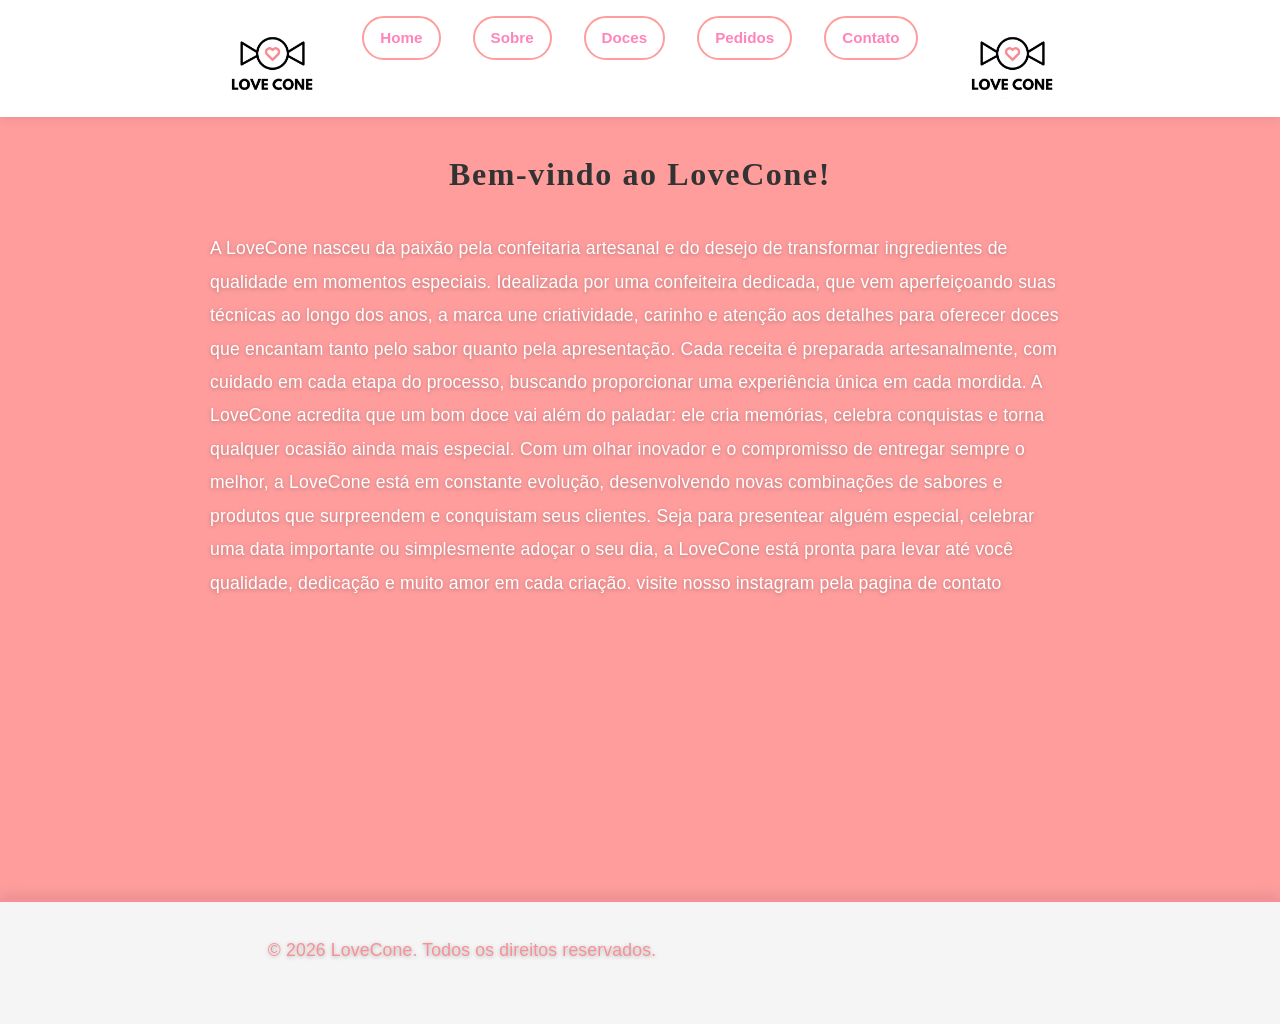
==== index.html @ 2f404a07 "Initial site upload" ====
<!DOCTYPE html>
<html lang="pt-BR">
<head>
    <meta charset="UTF-8">
    <meta name="viewport" content="width=device-width, initial-scale=1.0">
    <title>LoveCone - Home</title>
    <link rel="stylesheet" href="styles.css">
</head>
<body>
    <nav>
        <ul>
            <img class="logo"src="assets/logo4.png" alt="lovecone">
            <li><a href="index.html">Home</a></li>
            <li><a href="about.html">Sobre</a></li>
            <li><a href="candy.html">Doces</a></li>
            <li><a href="order.html">Pedidos</a></li>
            <li><a href="contact.html">Contato</a></li>
            <img class="logo"src="assets/logo4.png" alt="lovecone">
        </ul>
    </nav>

    <main>
        <h1>Bem-vindo ao LoveCone!</h1>
        <p>A LoveCone nasceu da paixão pela confeitaria artesanal e do desejo de transformar ingredientes de qualidade em momentos especiais. Idealizada por uma confeiteira dedicada, que vem aperfeiçoando suas técnicas ao longo dos anos, a marca une criatividade, carinho e atenção aos detalhes para oferecer doces que encantam tanto pelo sabor quanto pela apresentação.

Cada receita é preparada artesanalmente, com cuidado em cada etapa do processo, buscando proporcionar uma experiência única em cada mordida. A LoveCone acredita que um bom doce vai além do paladar: ele cria memórias, celebra conquistas e torna qualquer ocasião ainda mais especial.

Com um olhar inovador e o compromisso de entregar sempre o melhor, a LoveCone está em constante evolução, desenvolvendo novas combinações de sabores e produtos que surpreendem e conquistam seus clientes.

Seja para presentear alguém especial, celebrar uma data importante ou simplesmente adoçar o seu dia, a LoveCone está pronta para levar até você qualidade, dedicação e muito amor em cada criação.

visite nosso instagram pela pagina de contato

</p>
    </main>

    <footer>
        <p>&copy; 2026 LoveCone. Todos os direitos reservados.</p>
    </footer>

    <script src="scrip.js"></script>
</body>
</html>
---- styles.css ----
/* Variáveis globais */
:root {
    /* Cores */
    --color-primary: #f5f5f5;
    --color-secondary: #F79097;
    --color-tertiary: #f5f5f5;
    --color-input-bg:#f57386;
    --color-dark: #333;
    --color-dark-bg: #333;
    --color-light: white;
    --color-border: #ddd;

    /* Fontes */
    --font-primary: Arial, sans-serif;
    --font-title: 'Georgia', 'Palatino Linotype', 'Times New Roman', serif;
    --font-paragraph: Arial, sans-serif;
    --font-nav: Arial, sans-serif;
    --font-form: Arial, sans-serif;
    --font-button: Arial, sans-serif;
    --color-title-gold: #white;

    /* Tamanhos de fonte */
    --font-size-h1: 2rem;
    --font-size-h3: 1.25rem;
    --font-size-p: 1rem;
    --font-size-nav: 0.95rem;

    /* Espaçamentos */
    --spacing-small: 0.5rem;
    --spacing-medium: 1rem;
    --spacing-large: 2rem;

    /* Transições */
    --transition: 0.3s;
}

/* Reset e estilos globais */
* {
    margin: 0;
    padding: 0;
    box-sizing: border-box;
}

body {
    font-family: var(--font-primary);
    line-height: 1.6;
    color: var(--color-dark);
    background-color: #FF9D9D;
}

/* Navegação */
nav {
    background-color: var(--color-light);
    padding: var(--spacing-medium);
    position: sticky;
    top: 0;
    z-index: 100;
    box-shadow: 0 2px 10px rgba(0, 0, 0, 0.08);
}

nav ul {
    list-style: none;
    display: flex;
    gap: var(--spacing-large);
    justify-content: center;
    flex-wrap: wrap;
}

nav a {
    color: #FF84BA;
    text-decoration: none;
    font-weight: bold;
    font-family: var(--font-nav);
    font-size: var(--font-size-nav);
    padding: 0.5rem 1rem;
    border: 2px solid #FF9D9D;
    border-radius: 999px;
    display: inline-block;
    transition: var(--transition);
    background-color: transparent;
}

nav a:hover {
    background-color: #FF9D9D;
    color: var(--color-light);
    text-decoration: none;
    transform: translateY(-2px);
}

/* Main */
main {
    min-height: calc(100vh - 150px);
    padding: var(--spacing-large);
    max-width: 1200px;
    margin: 0 auto;
}

main:has(.order-form) {
    display: flex;
    flex-direction: column;
    align-items: center;
}

/* Footer */
footer {
    background-color: var(--color-primary);
    color: var(--color-secondary);
    text-align: center;
    padding: var(--spacing-large);
    margin-top: var(--spacing-large);
    border-top: 3px solid var(--color-secondary);
    box-shadow: 0 -4px 12px rgba(0, 0, 0, 0.1);
}

footer p,
footer a,
footer span,
footer div {
    color: var(--color-secondary);
    text-align: center;
}

/* Títulos */
h1 {
    color: var(--color-title-gold);
    margin: 0 auto 2rem;
    font-family: var(--font-title);
    font-size: var(--font-size-h1);
    text-align: center;
    letter-spacing: 0.05em;
    font-weight: 600;
}

p {
    color: #ffffff;
    font-size: 1.1rem;
    line-height: 1.9;
    max-width: 860px;
    margin-bottom: 1.5rem;
    letter-spacing: 0.01em;
    text-shadow: 0 1px 4px rgba(0, 0, 0, 0.28);
}

main p {
    font-family: var(--font-primary);
    margin-left: auto;
    margin-right: auto;
}


h3 {
    color: var(--color-primary);
    margin-bottom: var(--spacing-small);
    font-family: var(--font-title);
    font-size: var(--font-size-h3);

}

/* Slider de produtos (candy.html) */
.candy-hero {
    text-align: center;
    margin-bottom: var(--spacing-large);
    background: linear-gradient(135deg, var(--color-input-bg), var(--color-input-bg));
    padding: var(--spacing-large);
    border-radius: 12px;
    border: 2px solid var(--color-secondary);
}

.order-hero {
    text-align: center;
    margin-bottom: var(--spacing-large);
    background: linear-gradient(135deg, var(--color-input-bg), var(--color-input-bg));
    padding: var(--spacing-large);
    border-radius: 12px;
    border: 2px solid var(--color-secondary);
}

.order-products {
    display: grid;
    grid-template-columns: repeat(auto-fit, minmax(220px, 1fr));
    gap: var(--spacing-medium);
    margin-bottom: var(--spacing-large);
    background: linear-gradient(135deg, #faf6f1, #f5f0eb);
    padding: var(--spacing-large);
    border-radius: 12px;
    border: 2px solid var(--color-border);
}

.order-product-card {
    background: linear-gradient(135deg, var(--color-input-bg), #faf6f1);
    padding: var(--spacing-large);
    border-radius: 12px;
    box-shadow: 0 4px 12px rgba(0, 0, 0, 0.06);
    text-align: center;
    border: 2px solid var(--color-secondary);
    transition: var(--transition);
}

.order-product-card:hover {
    box-shadow: 0 6px 16px rgba(0, 0, 0, 0.1);
    transform: translateY(-4px);
}

.order-product-card h3 {
    color: var(--color-primary);
    margin-bottom: var(--spacing-small);
}

.order-product-card p {
    margin-bottom: 0.2rem;
}

.order-form {
    background: linear-gradient(135deg, var(--color-input-bg), #faf6f1);
    padding: var(--spacing-large);
    border-radius: 12px;
    border: 2px solid var(--color-primary);
    width: min(100%, 760px);
    margin: 0 auto;
}

.product-options {
    display: grid;
    gap: 0.6rem;
    margin: 0.5rem 0 1rem;
    background-color: #faf6f1;
    padding: var(--spacing-medium);
    border-radius: 8px;
    border: 1px solid var(--color-border);
}

.checkbox-option {
    display: flex;
    align-items: center;
    gap: 0.5rem;
    font-weight: 500;
    padding: 0.75rem;
    border: 1px solid var(--color-border);
    border-radius: 6px;
    background: linear-gradient(135deg, var(--color-input-bg), #faf6f1);
    cursor: pointer;
    transition: var(--transition);
}

.checkbox-option:hover {
    border-color: var(--color-secondary);
    box-shadow: 0 2px 6px rgba(157, 102, 56, 0.15);
}

.checkbox-option input {
    width: auto;
    margin: 0;
}

.quantity-field {
    display: none;
    margin: 0.35rem 0 0.8rem 1.4rem;
    padding: var(--spacing-medium);
    border: 1px solid var(--color-border);
    border-radius: 8px;
    background: linear-gradient(135deg, #faf6f1, #f5f0eb);
}



.quantity-field label {
    margin-top: 0;
    font-size: 0.95rem;
}

.quantity-field input {
    width: 120px;
}

.flavor-select {
    width: 100%;
    padding: var(--spacing-small);
    margin-top: var(--spacing-small);
    border: 2px solid var(--color-border);
    border-radius: 6px;
    font-family: var(--font-form);
    background-color: var(--color-input-bg);
    cursor: pointer;
    margin-bottom: var(--spacing-medium);
    transition: var(--transition);
}

.flavor-select:hover {
    border-color: var(--color-secondary);
    box-shadow: 0 2px 6px rgba(0, 0, 0, 0.1);
    background-color: #faf6f1;
}

.flavor-select:focus {
    outline: none;
    border-color: var(--color-secondary);
    box-shadow: 0 0 6px rgba(157, 102, 56, 0.2);
}

.quantity-input {
    width: 120px !important;
    padding: var(--spacing-small);
    margin-top: var(--spacing-small);
    border: 2px solid var(--color-border);
    border-radius: 6px;
    transition: var(--transition);
    background-color: var(--color-input-bg);
}

.quantity-input:hover {
    border-color: var(--color-secondary);
    background-color: #faf6f1;
}

.quantity-input:focus {
    outline: none;
    border-color: var(--color-secondary);
    box-shadow: 0 0 4px rgba(157, 102, 56, 0.3);
}

.price-display {
    background-color: #fff8f2;
    padding: var(--spacing-small) var(--spacing-medium);
    border: 2px solid var(--color-secondary);
    border-radius: 6px;
    margin-top: var(--spacing-medium);
    font-size: 0.95rem;
    color: var(--color-dark);
}

.price-display strong {
    color: var(--color-dark);
    font-size: 1.05rem;
}

.candy-hero p {
    max-width: 700px;
    margin: 0 auto;
    color: var(--color-input-bg);
}

.slider-section {
    background: linear-gradient(135deg, var(--color-input-bg), var(--color-input-bg));
    padding: var(--spacing-large);
    border-radius: 16px;
    box-shadow: 0 8px 25px rgba(0, 0, 0, 0.08);
    border: 2px solid var(--color-secondary);
}

.slider-controls {
    display: grid;
    grid-template-columns: auto 1fr auto;
    align-items: center;
    gap: var(--spacing-medium);
}

.slider-view {
    position: relative;
    min-height: 420px;
}

.slide {
    display: none;
    grid-template-columns: 1.1fr 0.9fr;
    gap: var(--spacing-large);
    align-items: center;
    background: linear-gradient(135deg, var(--color-input-bg), #faf6f1);
    padding: var(--spacing-large);
    border-radius: 16px;
    box-shadow: 0 4px 15px rgba(0, 0, 0, 0.08);
    border: 2px solid var(--color-border);
}

.slide.active {
    display: grid;
}

.slide-image {
    display: block;
    border-radius: 12px;
    overflow: hidden;
    min-height: 260px;
    border: 2px solid var(--color-secondary);
    background: linear-gradient(135deg, #f8e9dc, #f2d6bc);
}

.slide-image img {
    width: 100%;
    height: 100%;
    object-fit: cover;
    display: block;
}

.slide-content h3 {
    color: var(--color-primary);
    margin-bottom: var(--spacing-small);
}

.slide-content p {
    color: var(--color-dark);
}

.flavor-list {
    margin: 0.75rem 0;
    padding-left: 1.1rem;
    color: var(--color-dark);
    background-color: var(--color-input-bg);
    padding: var(--spacing-medium);
    border-left: 3px solid var(--color-secondary);
    border-radius: 4px;
}

.flavor-list li {
    margin-bottom: 0.35rem;
}

.flavor-list span {
    color: var(--color-primary);
    font-weight: bold;
}

.price-tag {
    margin-top: var(--spacing-small);
    font-weight: bold;
    color: var(--color-primary);
    background-color: #fff8f2;
    padding: 0.5rem 1rem;
    border-radius: 6px;
    display: inline-block;
    border: 1px solid var(--color-secondary);
}

.slider-btn {
    background: linear-gradient(135deg, var(--color-secondary), var(--color-input-bg));
    color: var(--color-light);
    border: 1px solid var(--color-secondary);
    width: 46px;
    height: 46px;
    border-radius: 999px;
    cursor: pointer;
    font-size: 1.1rem;
    font-weight: 600;
    transition: var(--transition);
    box-shadow: 0 4px 10px rgba(0, 0, 0, 0.16);
}

.slider-btn:hover {
    background: linear-gradient(135deg, var(--color-input-bg), var(--color-secondary));
    border-color: var(--color-secondary);
    transform: translateY(-2px);
    box-shadow: 0 6px 14px rgba(0, 0, 0, 0.22);
}

.slider-dots {
    display: flex;
    justify-content: center;
    gap: 0.6rem;
    margin-top: var(--spacing-medium);
}

.dot {
    width: 10px;
    height: 10px;
    border: 2px solid var(--color-border);
    border-radius: 50%;
    background: #c9b8a7;
    cursor: pointer;
    transition: var(--transition);
    opacity: 0.7;
    padding: 0;
}

.dot:hover {
    background: var(--color-secondary);
    opacity: 0.9;
}

.dot.active {
    background: var(--color-primary);
    border-color: var(--color-secondary);
    opacity: 1;
    transform: scale(1.2);
}

/* Formulários */
form {
    background: linear-gradient(135deg, --color-input-bg, --color-input-bg);
    padding: var(--spacing-large);
    border-radius: 12px;
    max-width: 600px;
    font-family: var(--font-form);
    border: 2px solid var(--color-primary);
}

label {
    display: block;
    margin-top: var(--spacing-medium);
    font-weight: bold;
    font-family: var(--font-form);
    color: var(--color-primary);
}

input,
textarea,
select {
    width: 100%;
    padding: var(--spacing-small);
    margin-top: var(--spacing-small);
    border: 2px solid var(--color-border);
    border-radius: 6px;
    font-family: var(--font-form);
    transition: var(--transition);
    background-color: var(--color-input-bg);
}

input:hover,
textarea:hover,
select:hover {
    background-color: var(--color-input-bg);
    border-color: var(--color-secondary);
}

input:focus,
textarea:focus,
select:focus {
    outline: none;
    border-color: var(--color-secondary);
    box-shadow: 0 0 6px rgba(157, 102, 56, 0.2);
    background-color: var(--color-light);
}

button {
    background-color: var(--color-secondary);
    color: var(--color-light);
    padding: 0.75rem var(--spacing-large);
    border: 2px solid var(--color-primary);
    border-radius: 6px;
    cursor: pointer;
    font-weight: bold;
    font-family: var(--font-button);
    margin-top: var(--spacing-large);
    transition: var(--transition);
}

.delivery-row {
    display: grid;
    grid-template-columns: minmax(180px, 220px) 1fr;
    gap: 0.75rem;
    align-items: center;
    margin-top: var(--spacing-medium);
}

.delivery-label {
    display: flex;
    align-items: center;
}

.delivery-option {
    display: flex;
    flex-wrap: wrap;
    gap: 0.75rem;
    

}

.radio-option {
    display: inline-flex;
    align-items: center;
    gap: 0.5rem;
    padding: 0.75rem 1rem;
    border: 2px solid var(--color-border);
    border-radius: 10px;
    background: #fff2fc;
    cursor: pointer;
    transition: var(--transition);
    font-weight: 500;
    color: #000;
}

.radio-option input {
    margin: 0;
}

.radio-option:hover {
    border-color: var(--color-secondary);
}

.freight-container {
    margin-top: var(--spacing-medium);
    padding: var(--spacing-medium);
    background: linear-gradient(135deg, #fff4ef, #fff8f2);
    border: 2px solid var(--color-secondary);
    border-radius: 12px;
}

.freight-container p {
    margin: 0.35rem 0;
    color: var(--color-dark);
    font-weight: 600;
}

.freight-container strong {
    color: var(--color-primary);
}

#contactForm button:hover {
    background-color: var(--color-primary);
    border-color: var(--color-primary);
    transform: none;
    box-shadow: none;
}

#contactForm button:active {
    background-color: var(--color-secondary);
    border-color: var(--color-secondary);
    transform: translateY(-2px);
    box-shadow: 0 4px 8px rgba(0, 0, 0, 0.15);
}

/* Container de contato (contact.html) */
.contact-container {
    display: grid;
    grid-template-columns: 1fr 1fr;
    gap: var(--spacing-large);
    margin-top: var(--spacing-large);
    background: linear-gradient(135deg, --color-input-bg, --color-input-bg);
    padding: var(--spacing-large);
    border-radius: 12px;
    border: 2px solid var(--color-border);
}

.contact-info {
    background: linear-gradient(135deg, --color-input-bg, --color-input-bg);
    padding: var(--spacing-large);
    border-radius: 12px;
    border: 2px solid var(--color-secondary);
    box-shadow: 0 2px 8px rgba(0, 0, 0, 0.05);
}

.contact-info h3 {
    color: var(--color-primary);
    margin-bottom: var(--spacing-medium);
}

.contact-info p {
    margin-bottom: var(--spacing-medium);
    font-family: var(--font-paragraph);
    font-size: var(--font-size-p);
    color: var(--color-dark);
}

.contact-info a {
    color: var(--color-input-bg);
    text-decoration: none;
    font-weight: 600;
    transition: var(--transition);
}

.contact-info a svg {
    fill: var(--color-light);
    vertical-align: middle;
}

.contact-info a:hover {
    color: var(--color-secondary);
    text-decoration: underline;
}
.logo{
    width: 120px;
    height: auto;

}

/* Responsivo */
@media (max-width: 768px) {
    .contact-container {
        grid-template-columns: 1fr;
    }

    nav ul {
        gap: var(--spacing-medium);
    }
}
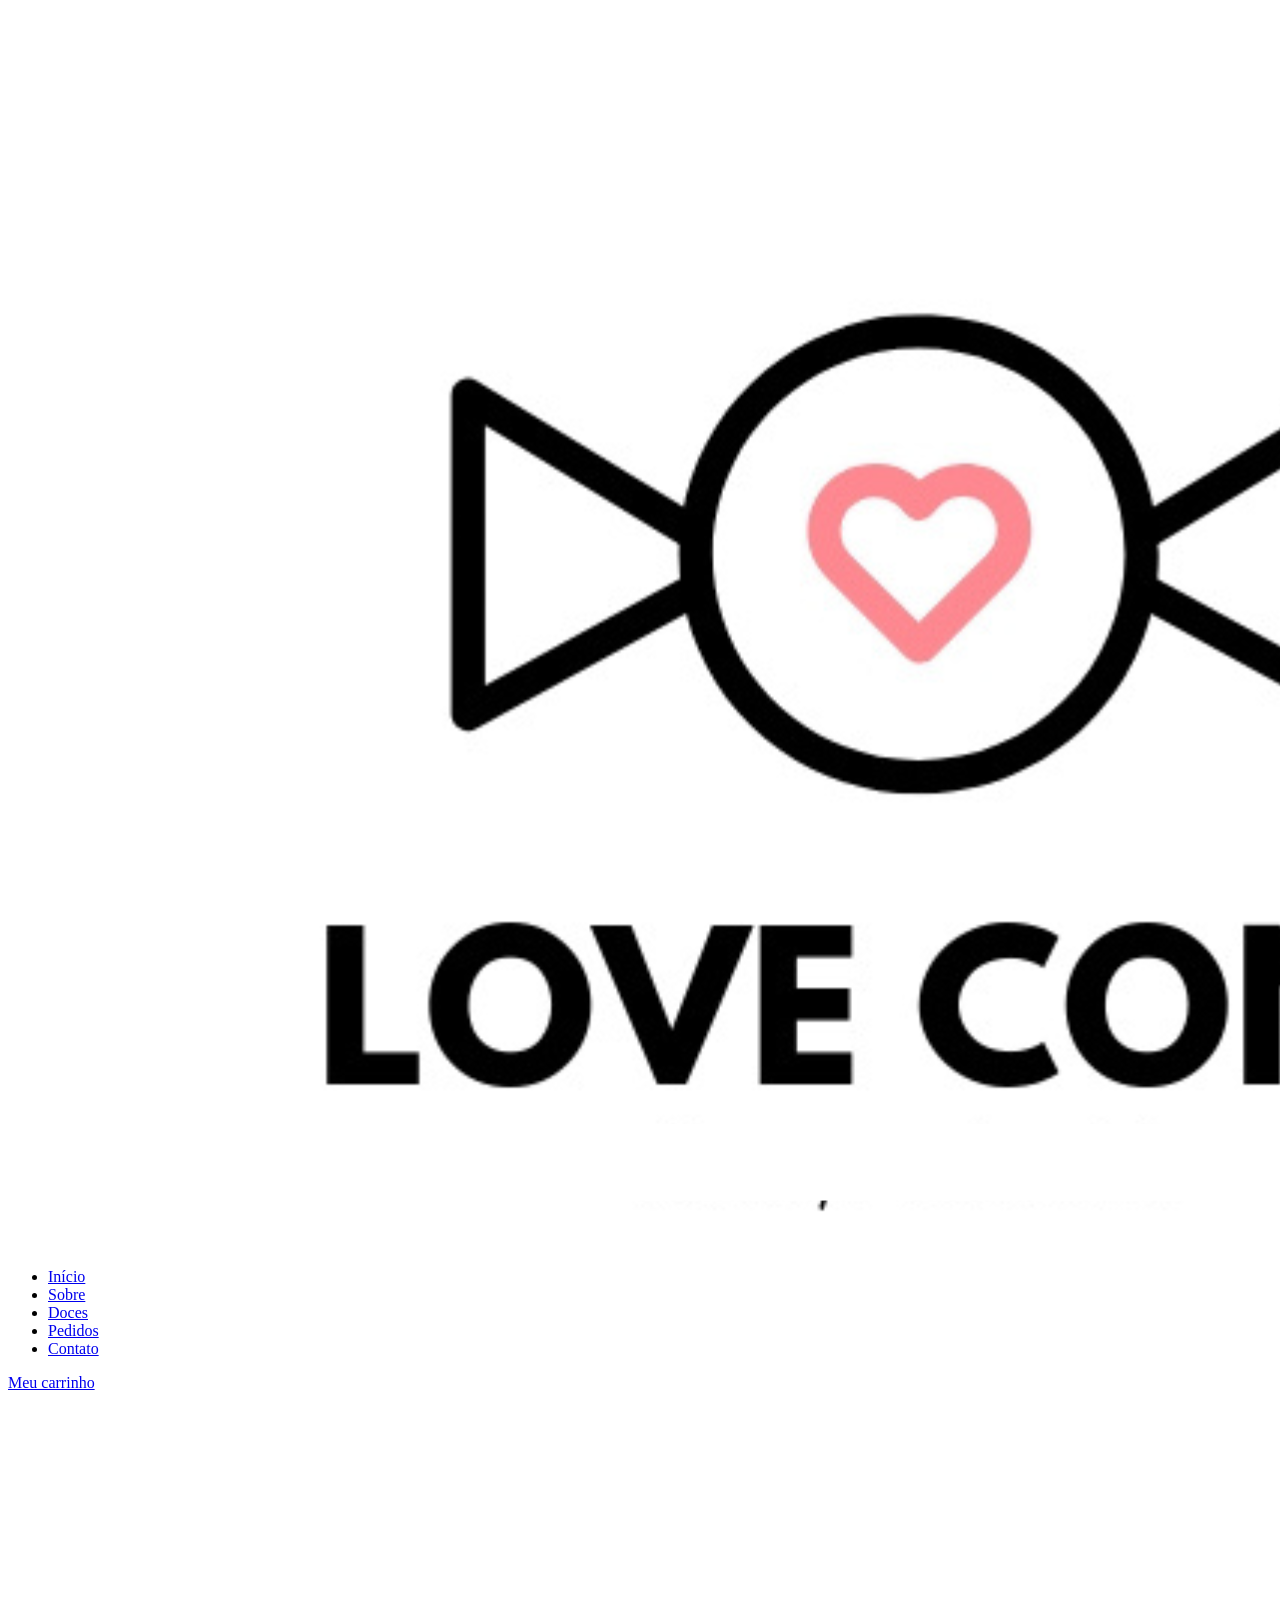
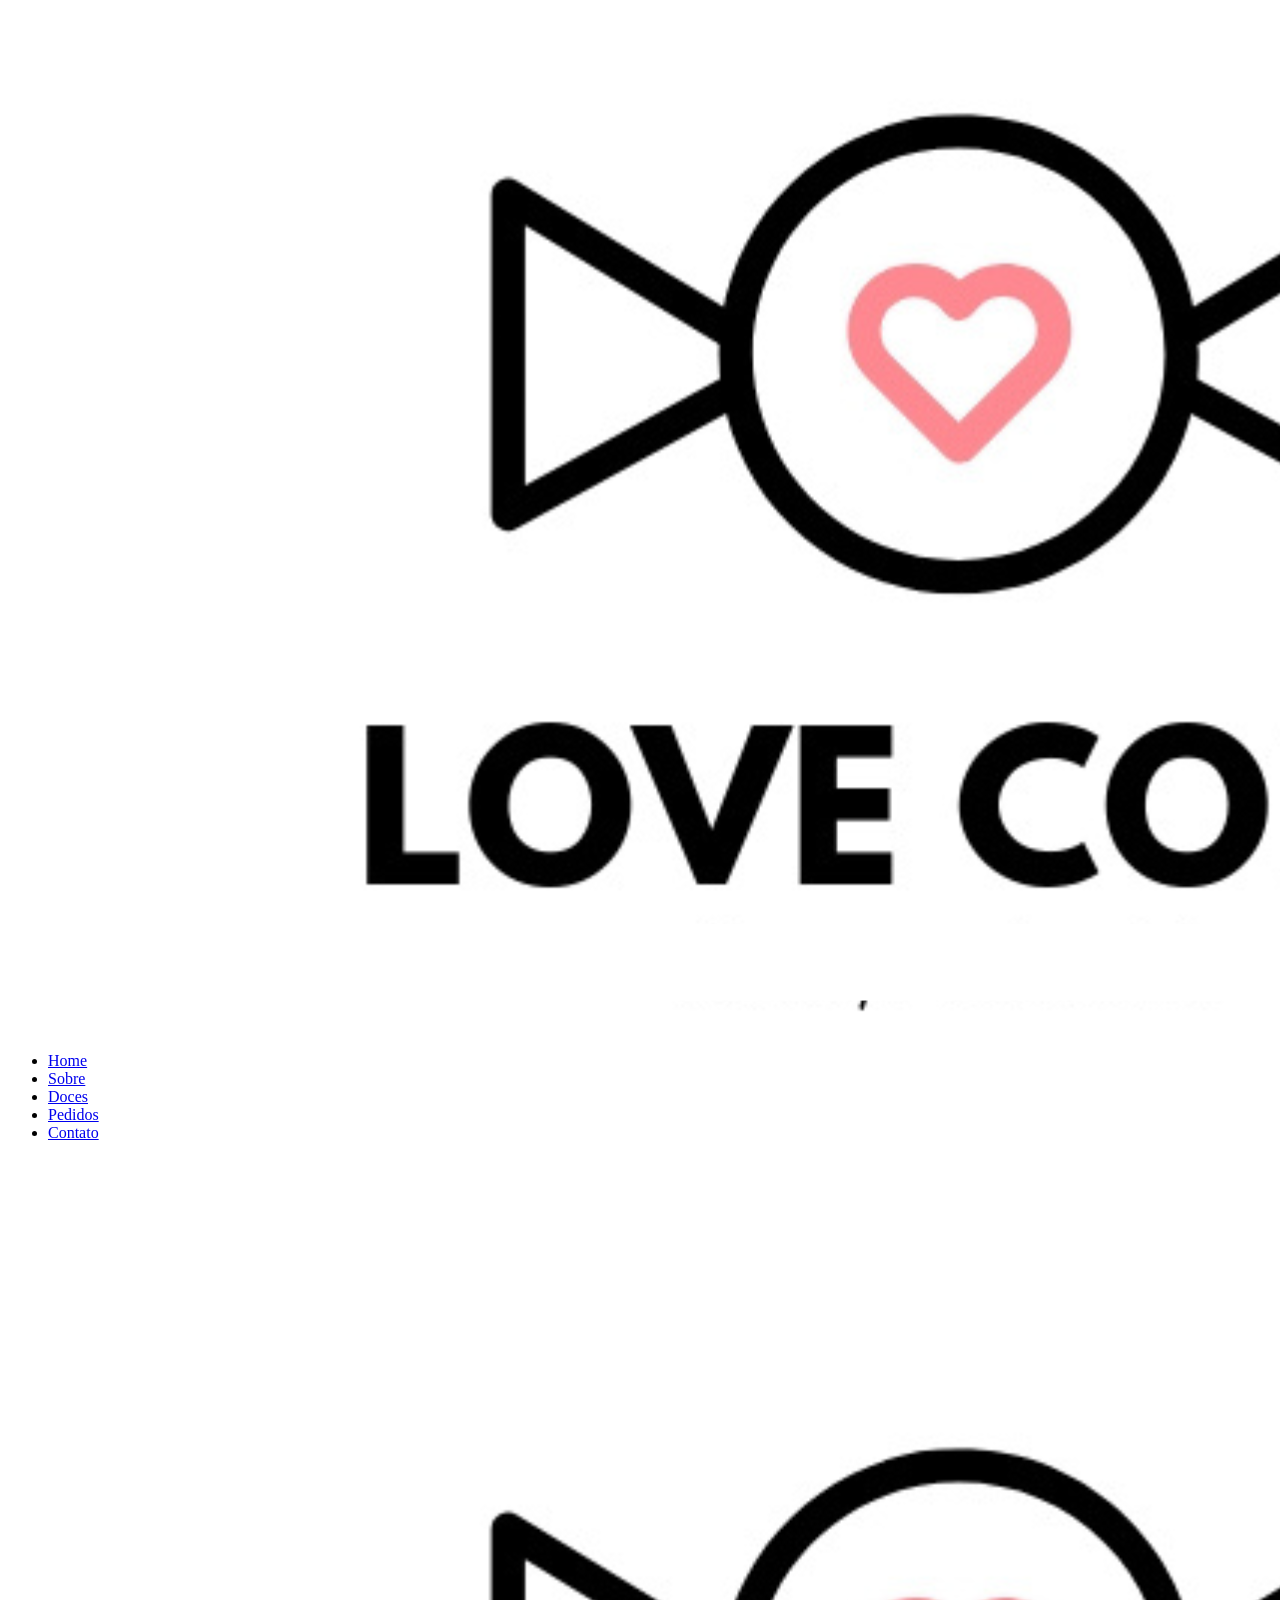
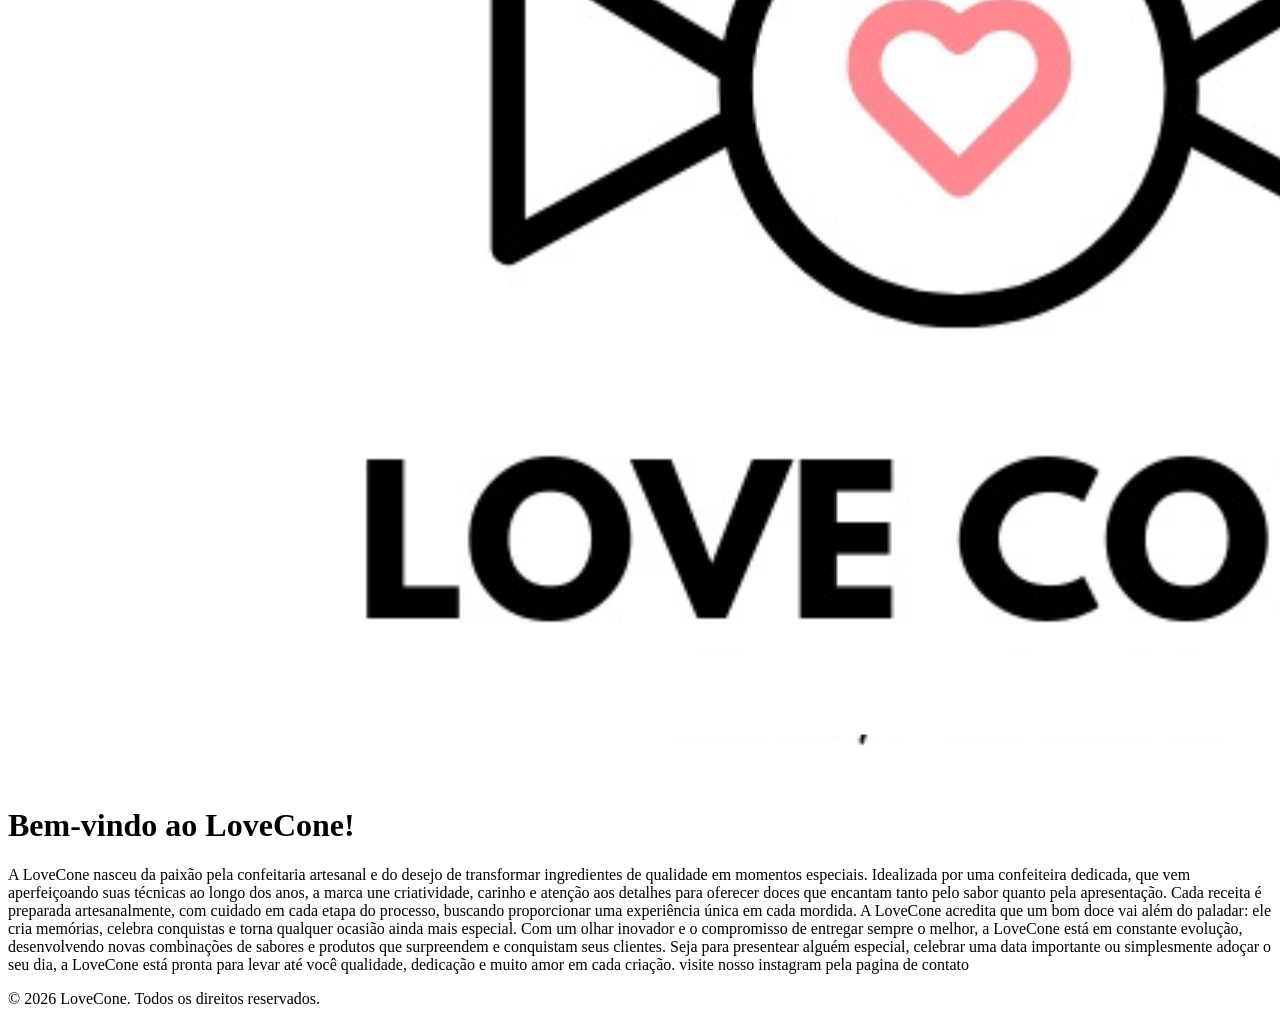
==== commit 15c755af: "Implement header and navigation in index.html Added header with navigation and logo to index.html" ====
--- a/index.html
+++ b/index.html
@@ -1,11 +1,28 @@
 <!DOCTYPE html>
 <html lang="pt-BR">
-<head>
-    <meta charset="UTF-8">
-    <meta name="viewport" content="width=device-width, initial-scale=1.0">
-    <title>LoveCone - Home</title>
-    <link rel="stylesheet" href="styles.css">
-</head>
+<header class="header">
+    <div class="container">
+
+        <a href="index.html" class="logo">
+            <img src="assets/logo4.png" alt="LoveCone">
+        </a>
+
+        <nav class="navigation">
+            <ul>
+                <li><a href="index.html">Início</a></li>
+                <li><a href="about.html">Sobre</a></li>
+                <li><a href="candy.html">Doces</a></li>
+                <li><a href="order.html">Pedidos</a></li>
+                <li><a href="contact.html">Contato</a></li>
+            </ul>
+        </nav>
+
+        <a href="order.html" class="cart-button">
+            Meu carrinho
+        </a>
+
+    </div>
+</header>
 <body>
     <nav>
         <ul>
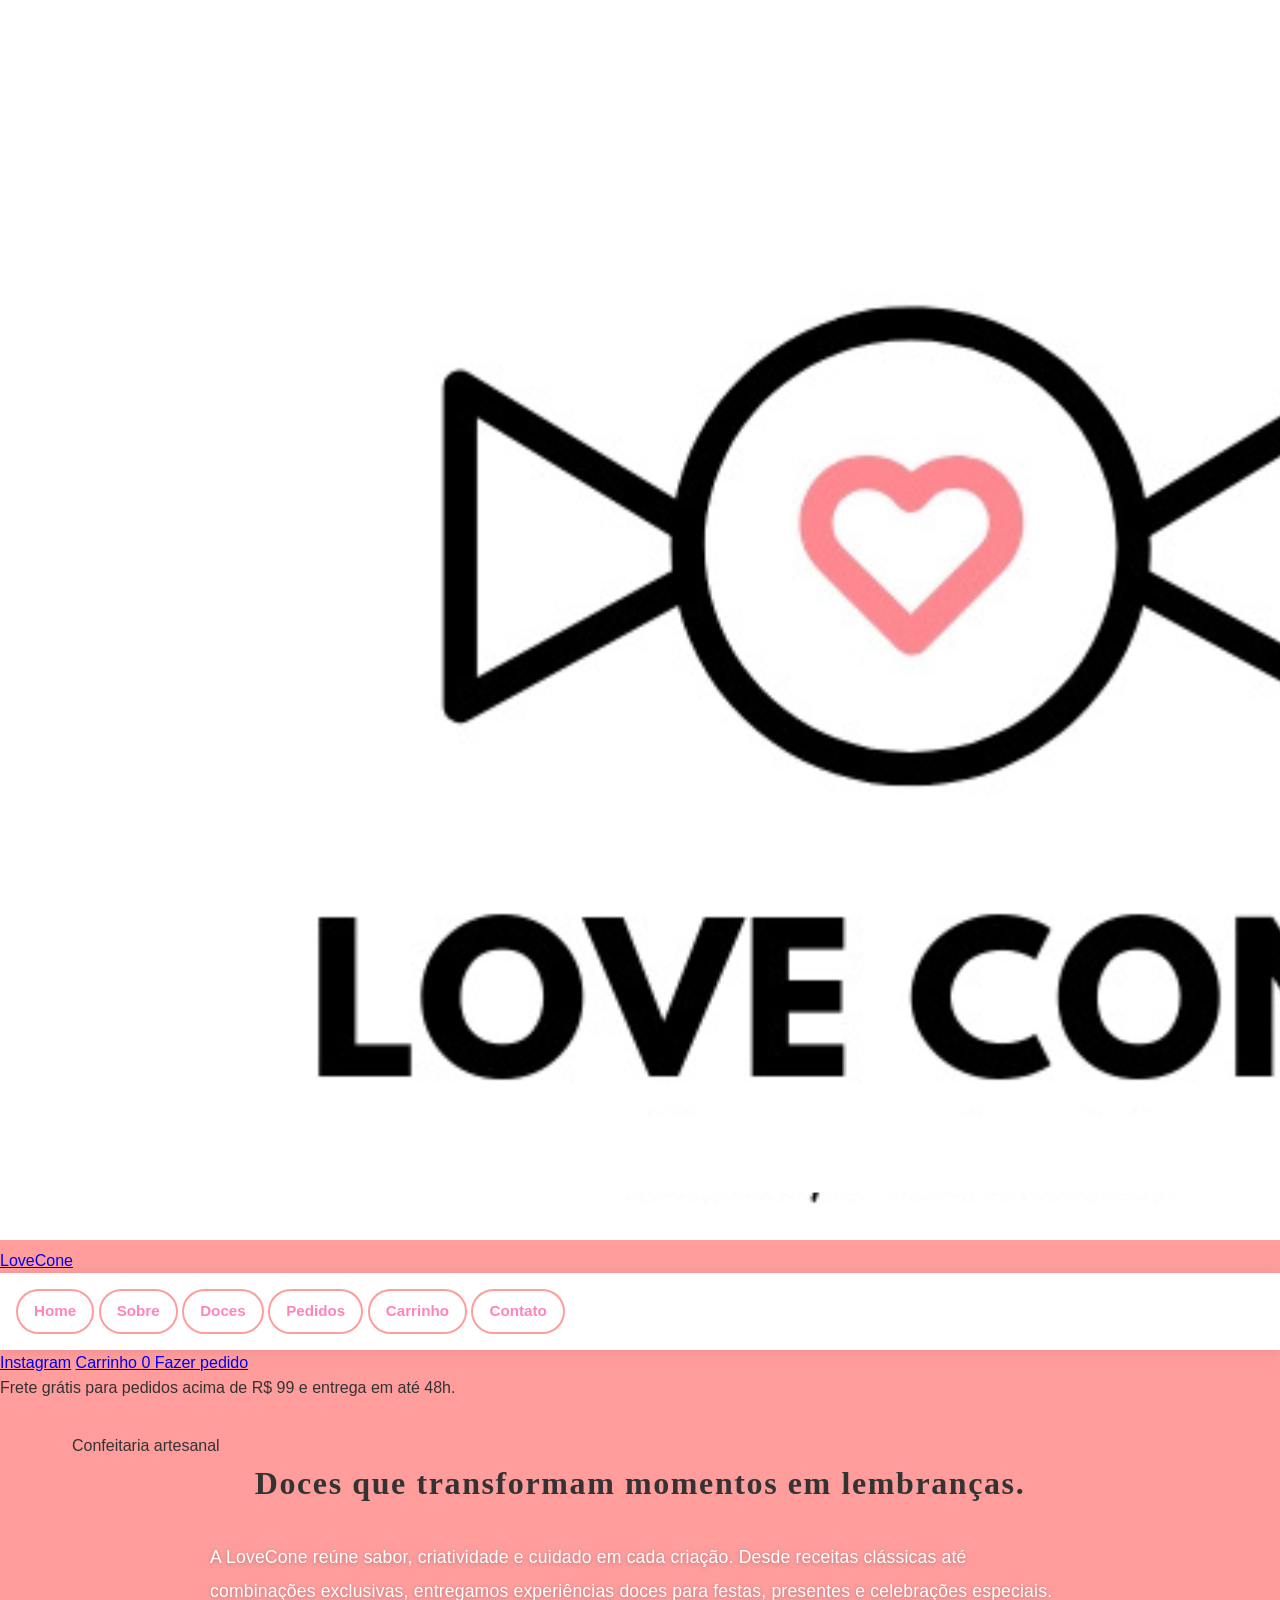
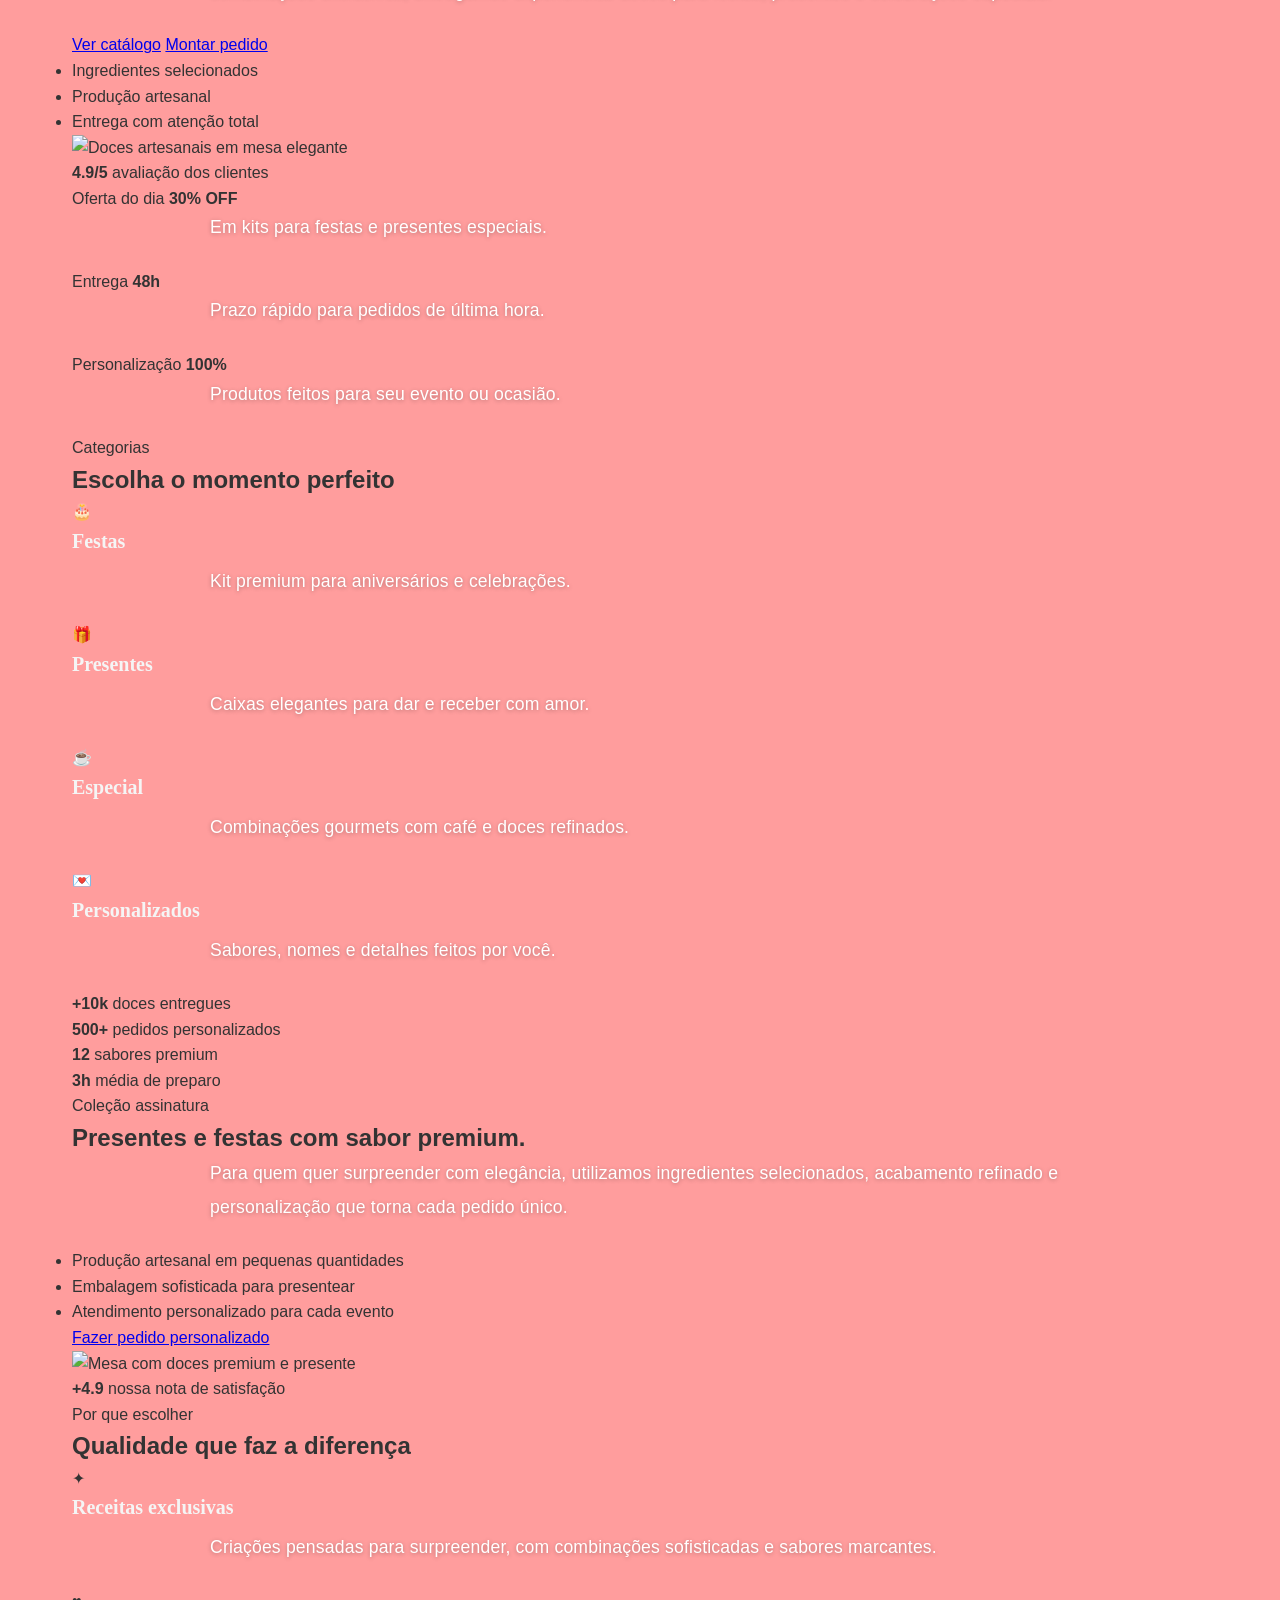
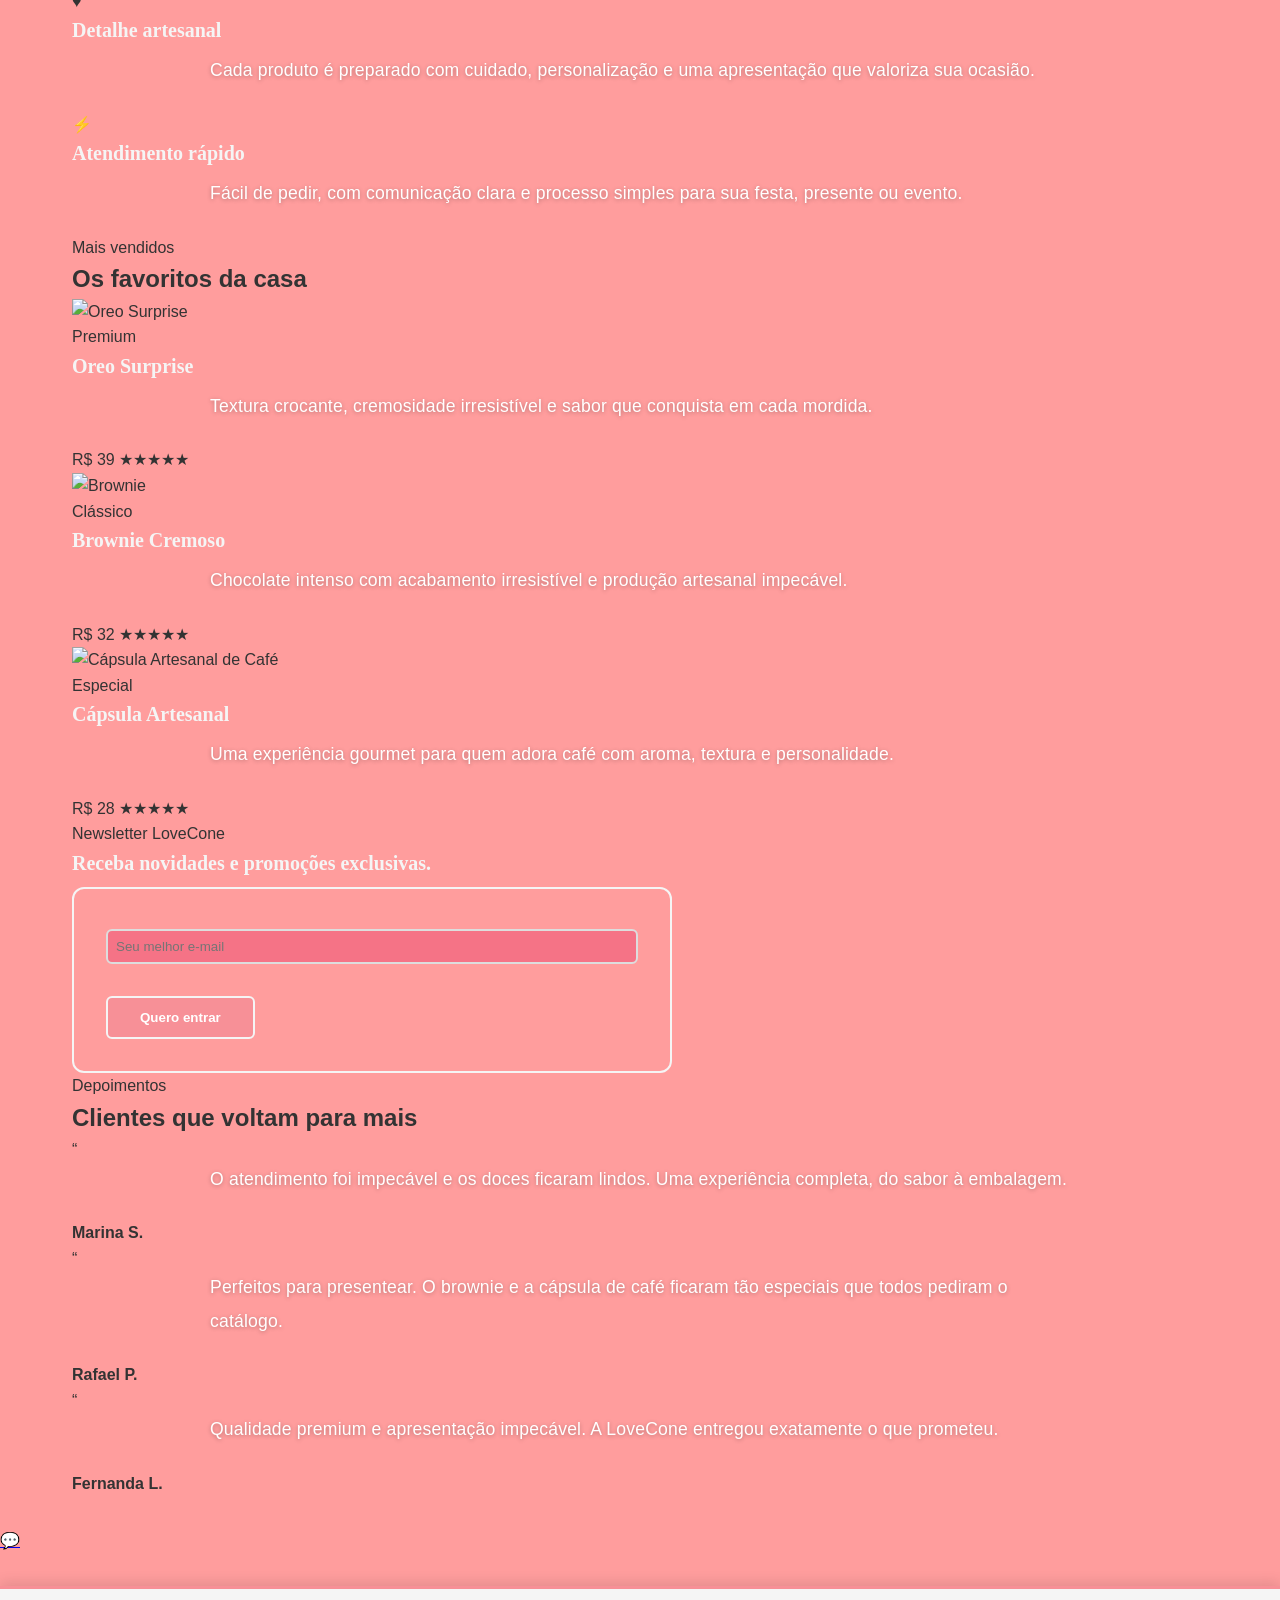
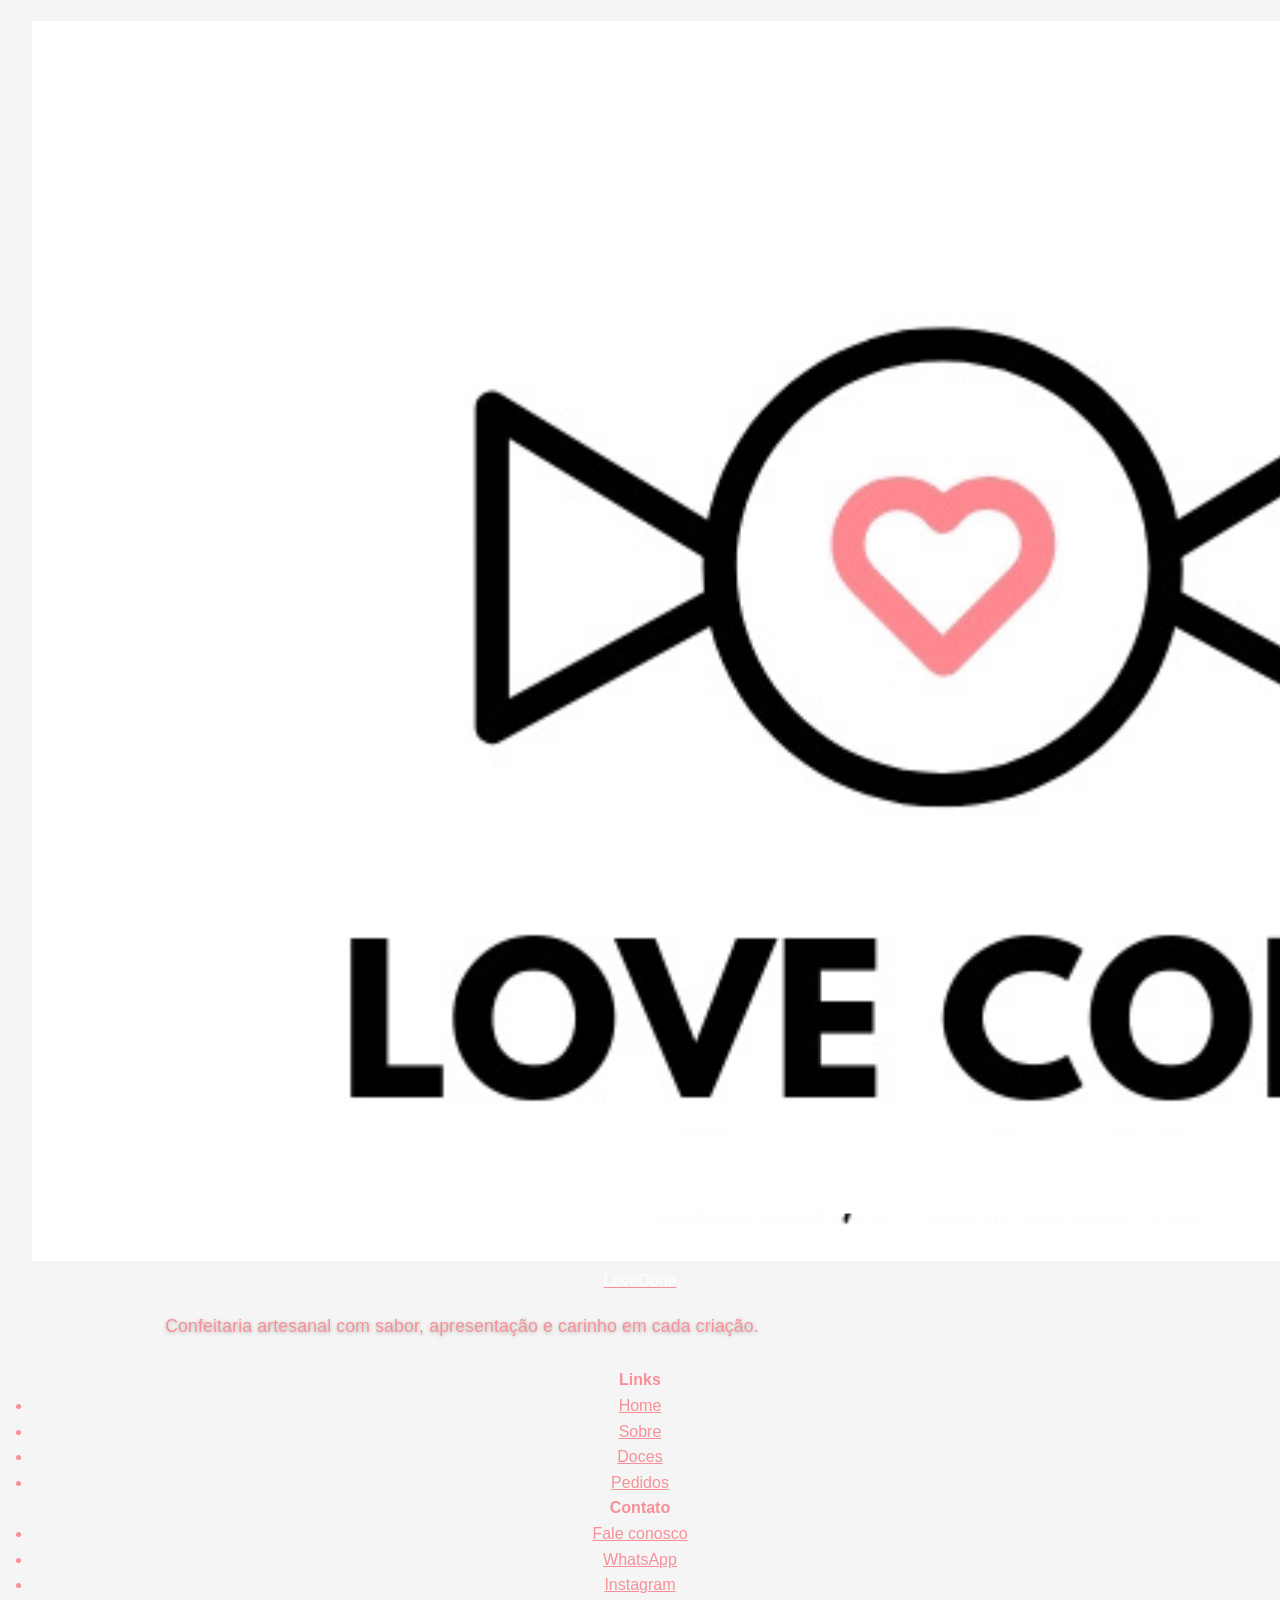
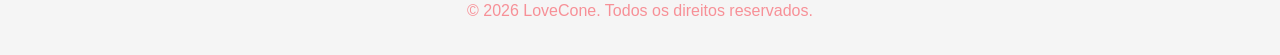
==== commit e93e4e52: "Update index.html" ====
--- a/index.html
+++ b/index.html
@@ -1,58 +1,338 @@
 <!DOCTYPE html>
 <html lang="pt-BR">
-<header class="header">
-    <div class="container">
-
-        <a href="index.html" class="logo">
-            <img src="assets/logo4.png" alt="LoveCone">
-        </a>
-
-        <nav class="navigation">
-            <ul>
-                <li><a href="index.html">Início</a></li>
-                <li><a href="about.html">Sobre</a></li>
-                <li><a href="candy.html">Doces</a></li>
-                <li><a href="order.html">Pedidos</a></li>
-                <li><a href="contact.html">Contato</a></li>
-            </ul>
-        </nav>
-
-        <a href="order.html" class="cart-button">
-            Meu carrinho
-        </a>
-
-    </div>
-</header>
+<head>
+    <meta charset="UTF-8">
+    <meta name="viewport" content="width=device-width, initial-scale=1.0">
+    <meta name="description" content="LoveCone - confeitaria artesanal com doces premium, pedidos personalizados e entrega com sabor e sofisticação.">
+    <title>LoveCone | Doces Artesanais Premium</title>
+    <link rel="stylesheet" href="styles.css">
+</head>
 <body>
-    <nav>
-        <ul>
-            <img class="logo"src="assets/logo4.png" alt="lovecone">
-            <li><a href="index.html">Home</a></li>
-            <li><a href="about.html">Sobre</a></li>
-            <li><a href="candy.html">Doces</a></li>
-            <li><a href="order.html">Pedidos</a></li>
-            <li><a href="contact.html">Contato</a></li>
-            <img class="logo"src="assets/logo4.png" alt="lovecone">
-        </ul>
-    </nav>
+    <header class="site-header">
+        <div class="container navbar">
+            <a href="index.html" class="brand" aria-label="LoveCone home">
+                <img src="assets/logo4.png" alt="LoveCone logo">
+                <span>LoveCone</span>
+            </a>
+
+            <nav class="main-nav" aria-label="Navegação principal">
+                <a href="index.html" class="active">Home</a>
+                <a href="about.html">Sobre</a>
+                <a href="candy.html">Doces</a>
+                <a href="order.html">Pedidos</a>
+                <a href="cart.html">Carrinho</a>
+                <a href="contact.html">Contato</a>
+            </nav>
+
+            <div class="nav-actions">
+                <a class="btn btn-light" href="contact.html">Instagram</a>
+                <a class="btn btn-cart" href="cart.html">
+                    Carrinho
+                    <span class="cart-badge-pill" data-cart-nav-count>0</span>
+                </a>
+                <a class="btn btn-primary" href="order.html">Fazer pedido</a>
+            </div>
+        </div>
+    </header>
+
+    <div class="promo-bar">Frete grátis para pedidos acima de R$ 99 e entrega em até 48h.</div>
 
     <main>
-        <h1>Bem-vindo ao LoveCone!</h1>
-        <p>A LoveCone nasceu da paixão pela confeitaria artesanal e do desejo de transformar ingredientes de qualidade em momentos especiais. Idealizada por uma confeiteira dedicada, que vem aperfeiçoando suas técnicas ao longo dos anos, a marca une criatividade, carinho e atenção aos detalhes para oferecer doces que encantam tanto pelo sabor quanto pela apresentação.
-
-Cada receita é preparada artesanalmente, com cuidado em cada etapa do processo, buscando proporcionar uma experiência única em cada mordida. A LoveCone acredita que um bom doce vai além do paladar: ele cria memórias, celebra conquistas e torna qualquer ocasião ainda mais especial.
-
-Com um olhar inovador e o compromisso de entregar sempre o melhor, a LoveCone está em constante evolução, desenvolvendo novas combinações de sabores e produtos que surpreendem e conquistam seus clientes.
-
-Seja para presentear alguém especial, celebrar uma data importante ou simplesmente adoçar o seu dia, a LoveCone está pronta para levar até você qualidade, dedicação e muito amor em cada criação.
-
-visite nosso instagram pela pagina de contato
-
-</p>
+        <section class="hero">
+            <div class="container hero-layout">
+                <div class="hero-copy">
+                    <span class="eyebrow">Confeitaria artesanal</span>
+                    <h1>Doces que transformam momentos em lembranças.</h1>
+                    <p>
+                        A LoveCone reúne sabor, criatividade e cuidado em cada criação.
+                        Desde receitas clássicas até combinações exclusivas, entregamos experiências doces para festas, presentes e celebrações especiais.
+                    </p>
+                    <div class="cta-group">
+                        <a class="btn btn-primary" href="candy.html">Ver catálogo</a>
+                        <a class="btn btn-secondary" href="order.html">Montar pedido</a>
+                    </div>
+                    <ul class="hero-list">
+                        <li>Ingredientes selecionados</li>
+                        <li>Produção artesanal</li>
+                        <li>Entrega com atenção total</li>
+                    </ul>
+                </div>
+
+                <div class="hero-visual">
+                    <div class="showcase-card">
+                        <img src="https://images.unsplash.com/photo-1551024601-bec78aea704b?auto=format&fit=crop&w=900&q=80" alt="Doces artesanais em mesa elegante">
+                        <div class="floating-badge">
+                            <strong>4.9/5</strong>
+                            <span>avaliação dos clientes</span>
+                        </div>
+                    </div>
+                </div>
+            </div>
+        </section>
+
+        <section class="section offer-strip">
+            <div class="container">
+                <div class="offer-grid">
+                    <article class="offer-card">
+                        <span class="badge">Oferta do dia</span>
+                        <strong>30% OFF</strong>
+                        <p>Em kits para festas e presentes especiais.</p>
+                    </article>
+                    <article class="offer-card">
+                        <span class="badge">Entrega</span>
+                        <strong>48h</strong>
+                        <p>Prazo rápido para pedidos de última hora.</p>
+                    </article>
+                    <article class="offer-card">
+                        <span class="badge">Personalização</span>
+                        <strong>100%</strong>
+                        <p>Produtos feitos para seu evento ou ocasião.</p>
+                    </article>
+                </div>
+            </div>
+        </section>
+
+        <section class="section">
+            <div class="container">
+                <div class="section-heading">
+                    <span class="eyebrow">Categorias</span>
+                    <h2>Escolha o momento perfeito</h2>
+                </div>
+
+                <div class="category-grid">
+                    <article class="category-card">
+                        <div class="category-icon">🎂</div>
+                        <h3>Festas</h3>
+                        <p>Kit premium para aniversários e celebrações.</p>
+                    </article>
+                    <article class="category-card">
+                        <div class="category-icon">🎁</div>
+                        <h3>Presentes</h3>
+                        <p>Caixas elegantes para dar e receber com amor.</p>
+                    </article>
+                    <article class="category-card">
+                        <div class="category-icon">☕</div>
+                        <h3>Especial</h3>
+                        <p>Combinações gourmets com café e doces refinados.</p>
+                    </article>
+                    <article class="category-card">
+                        <div class="category-icon">💌</div>
+                        <h3>Personalizados</h3>
+                        <p>Sabores, nomes e detalhes feitos por você.</p>
+                    </article>
+                </div>
+            </div>
+        </section>
+
+        <div class="trust-bar">
+            <div class="container trust-grid">
+                <div class="trust-item">
+                    <strong>+10k</strong>
+                    <span>doces entregues</span>
+                </div>
+                <div class="trust-item">
+                    <strong>500+</strong>
+                    <span>pedidos personalizados</span>
+                </div>
+                <div class="trust-item">
+                    <strong>12</strong>
+                    <span>sabores premium</span>
+                </div>
+                <div class="trust-item">
+                    <strong>3h</strong>
+                    <span>média de preparo</span>
+                </div>
+            </div>
+        </div>
+
+        <section class="section signature-section">
+            <div class="container">
+                <div class="signature-box">
+                    <div class="signature-content">
+                        <span class="eyebrow">Coleção assinatura</span>
+                        <h2>Presentes e festas com sabor premium.</h2>
+                        <p>Para quem quer surpreender com elegância, utilizamos ingredientes selecionados, acabamento refinado e personalização que torna cada pedido único.</p>
+
+                        <ul class="highlight-list">
+                            <li>Produção artesanal em pequenas quantidades</li>
+                            <li>Embalagem sofisticada para presentear</li>
+                            <li>Atendimento personalizado para cada evento</li>
+                        </ul>
+
+                        <a class="btn btn-primary" href="order.html">Fazer pedido personalizado</a>
+                    </div>
+
+                    <div class="signature-image">
+                        <img src="https://images.unsplash.com/photo-1517433670267-08bbd4be890f?auto=format&fit=crop&w=900&q=80" alt="Mesa com doces premium e presente">
+                        <div class="mini-stat">
+                            <strong>+4.9</strong>
+                            <span>nossa nota de satisfação</span>
+                        </div>
+                    </div>
+                </div>
+            </div>
+        </section>
+
+        <section class="section">
+            <div class="container">
+                <div class="section-heading">
+                    <span class="eyebrow">Por que escolher</span>
+                    <h2>Qualidade que faz a diferença</h2>
+                </div>
+
+                <div class="feature-grid">
+                    <article class="feature-item">
+                        <div class="feature-icon">✦</div>
+                        <h3>Receitas exclusivas</h3>
+                        <p>Criações pensadas para surpreender, com combinações sofisticadas e sabores marcantes.</p>
+                    </article>
+
+                    <article class="feature-item">
+                        <div class="feature-icon">♥</div>
+                        <h3>Detalhe artesanal</h3>
+                        <p>Cada produto é preparado com cuidado, personalização e uma apresentação que valoriza sua ocasião.</p>
+                    </article>
+
+                    <article class="feature-item">
+                        <div class="feature-icon">⚡</div>
+                        <h3>Atendimento rápido</h3>
+                        <p>Fácil de pedir, com comunicação clara e processo simples para sua festa, presente ou evento.</p>
+                    </article>
+                </div>
+            </div>
+        </section>
+
+        <section class="section">
+            <div class="container">
+                <div class="section-heading">
+                    <span class="eyebrow">Mais vendidos</span>
+                    <h2>Os favoritos da casa</h2>
+                </div>
+
+                <div class="product-grid">
+                    <article class="product-card">
+                        <img src="https://images.unsplash.com/photo-1578985545062-69928b1d9587?auto=format&fit=crop&w=900&q=80" alt="Oreo Surprise">
+                        <div class="product-info">
+                            <span class="product-tag">Premium</span>
+                            <h3>Oreo Surprise</h3>
+                            <p>Textura crocante, cremosidade irresistível e sabor que conquista em cada mordida.</p>
+                            <div class="product-meta">
+                                <span class="price">R$ 39</span>
+                                <span class="rating">★★★★★</span>
+                            </div>
+                        </div>
+                    </article>
+
+                    <article class="product-card">
+                        <img src="https://images.unsplash.com/photo-1509440159596-0249088772ff?auto=format&fit=crop&w=900&q=80" alt="Brownie">
+                        <div class="product-info">
+                            <span class="product-tag">Clássico</span>
+                            <h3>Brownie Cremoso</h3>
+                            <p>Chocolate intenso com acabamento irresistível e produção artesanal impecável.</p>
+                            <div class="product-meta">
+                                <span class="price">R$ 32</span>
+                                <span class="rating">★★★★★</span>
+                            </div>
+                        </div>
+                    </article>
+
+                    <article class="product-card">
+                        <img src="https://images.unsplash.com/photo-1495474472287-4d71bcdd2085?auto=format&fit=crop&w=900&q=80" alt="Cápsula Artesanal de Café">
+                        <div class="product-info">
+                            <span class="product-tag">Especial</span>
+                            <h3>Cápsula Artesanal</h3>
+                            <p>Uma experiência gourmet para quem adora café com aroma, textura e personalidade.</p>
+                            <div class="product-meta">
+                                <span class="price">R$ 28</span>
+                                <span class="rating">★★★★★</span>
+                            </div>
+                        </div>
+                    </article>
+                </div>
+            </div>
+        </section>
+
+        <section class="section">
+            <div class="container">
+                <div class="newsletter">
+                    <div>
+                        <span class="eyebrow">Newsletter LoveCone</span>
+                        <h3>Receba novidades e promoções exclusivas.</h3>
+                    </div>
+
+                    <form class="newsletter-form">
+                        <input type="email" placeholder="Seu melhor e-mail" aria-label="Seu melhor e-mail">
+                        <button type="submit" class="btn btn-primary">Quero entrar</button>
+                    </form>
+                </div>
+            </div>
+        </section>
+
+        <section class="section">
+            <div class="container">
+                <div class="section-heading">
+                    <span class="eyebrow">Depoimentos</span>
+                    <h2>Clientes que voltam para mais</h2>
+                </div>
+
+                <div class="testimonial-grid">
+                    <article class="testimonial">
+                        <div class="quote">“</div>
+                        <p>O atendimento foi impecável e os doces ficaram lindos. Uma experiência completa, do sabor à embalagem.</p>
+                        <strong>Marina S.</strong>
+                    </article>
+
+                    <article class="testimonial">
+                        <div class="quote">“</div>
+                        <p>Perfeitos para presentear. O brownie e a cápsula de café ficaram tão especiais que todos pediram o catálogo.</p>
+                        <strong>Rafael P.</strong>
+                    </article>
+
+                    <article class="testimonial">
+                        <div class="quote">“</div>
+                        <p>Qualidade premium e apresentação impecável. A LoveCone entregou exatamente o que prometeu.</p>
+                        <strong>Fernanda L.</strong>
+                    </article>
+                </div>
+            </div>
+        </section>
     </main>
 
-    <footer>
-        <p>&copy; 2026 LoveCone. Todos os direitos reservados.</p>
+    <a class="wa-float" href="https://wa.me/5511971830218" target="_blank" rel="noopener noreferrer" aria-label="Falar no WhatsApp">💬</a>
+
+    <footer class="site-footer">
+        <div class="container footer-grid">
+            <div>
+                <a href="index.html" class="brand" aria-label="LoveCone home">
+                    <img src="assets/logo4.png" alt="LoveCone logo">
+                    <span style="color: #fff;">LoveCone</span>
+                </a>
+                <p style="margin-top: 1rem;">Confeitaria artesanal com sabor, apresentação e carinho em cada criação.</p>
+            </div>
+
+            <div>
+                <h4>Links</h4>
+                <ul class="footer-links">
+                    <li><a href="index.html">Home</a></li>
+                    <li><a href="about.html">Sobre</a></li>
+                    <li><a href="candy.html">Doces</a></li>
+                    <li><a href="order.html">Pedidos</a></li>
+                </ul>
+            </div>
+
+            <div>
+                <h4>Contato</h4>
+                <ul class="footer-links">
+                    <li><a href="contact.html">Fale conosco</a></li>
+                    <li><a href="https://wa.me/5511971830218" target="_blank" rel="noopener noreferrer">WhatsApp</a></li>
+                    <li><a href="https://www.instagram.com/loveconechocolates/" target="_blank" rel="noopener noreferrer">Instagram</a></li>
+                </ul>
+            </div>
+        </div>
+
+        <div class="container footer-bottom">
+            &copy; 2026 LoveCone. Todos os direitos reservados.
+        </div>
     </footer>
 
     <script src="scrip.js"></script>
--- a/styles.css
+++ b/styles.css
@@ -0,0 +1,689 @@
+/* Variáveis globais */
+:root {
+    /* Cores */
+    --color-primary: #f5f5f5;
+    --color-secondary: #F79097;
+    --color-tertiary: #f5f5f5;
+    --color-input-bg:#f57386;
+    --color-dark: #333;
+    --color-dark-bg: #333;
+    --color-light: white;
+    --color-border: #ddd;
+
+    /* Fontes */
+    --font-primary: Arial, sans-serif;
+    --font-title: 'Georgia', 'Palatino Linotype', 'Times New Roman', serif;
+    --font-paragraph: Arial, sans-serif;
+    --font-nav: Arial, sans-serif;
+    --font-form: Arial, sans-serif;
+    --font-button: Arial, sans-serif;
+    --color-title-gold: #white;
+
+    /* Tamanhos de fonte */
+    --font-size-h1: 2rem;
+    --font-size-h3: 1.25rem;
+    --font-size-p: 1rem;
+    --font-size-nav: 0.95rem;
+
+    /* Espaçamentos */
+    --spacing-small: 0.5rem;
+    --spacing-medium: 1rem;
+    --spacing-large: 2rem;
+
+    /* Transições */
+    --transition: 0.3s;
+}
+
+/* Reset e estilos globais */
+* {
+    margin: 0;
+    padding: 0;
+    box-sizing: border-box;
+}
+
+body {
+    font-family: var(--font-primary);
+    line-height: 1.6;
+    color: var(--color-dark);
+    background-color: #FF9D9D;
+}
+
+/* Navegação */
+nav {
+    background-color: var(--color-light);
+    padding: var(--spacing-medium);
+    position: sticky;
+    top: 0;
+    z-index: 100;
+    box-shadow: 0 2px 10px rgba(0, 0, 0, 0.08);
+}
+
+nav ul {
+    list-style: none;
+    display: flex;
+    gap: var(--spacing-large);
+    justify-content: center;
+    flex-wrap: wrap;
+}
+
+nav a {
+    color: #FF84BA;
+    text-decoration: none;
+    font-weight: bold;
+    font-family: var(--font-nav);
+    font-size: var(--font-size-nav);
+    padding: 0.5rem 1rem;
+    border: 2px solid #FF9D9D;
+    border-radius: 999px;
+    display: inline-block;
+    transition: var(--transition);
+    background-color: transparent;
+}
+
+nav a:hover {
+    background-color: #FF9D9D;
+    color: var(--color-light);
+    text-decoration: none;
+    transform: translateY(-2px);
+}
+
+/* Main */
+main {
+    min-height: calc(100vh - 150px);
+    padding: var(--spacing-large);
+    max-width: 1200px;
+    margin: 0 auto;
+}
+
+main:has(.order-form) {
+    display: flex;
+    flex-direction: column;
+    align-items: center;
+}
+
+/* Footer */
+footer {
+    background-color: var(--color-primary);
+    color: var(--color-secondary);
+    text-align: center;
+    padding: var(--spacing-large);
+    margin-top: var(--spacing-large);
+    border-top: 3px solid var(--color-secondary);
+    box-shadow: 0 -4px 12px rgba(0, 0, 0, 0.1);
+}
+
+footer p,
+footer a,
+footer span,
+footer div {
+    color: var(--color-secondary);
+    text-align: center;
+}
+
+/* Títulos */
+h1 {
+    color: var(--color-title-gold);
+    margin: 0 auto 2rem;
+    font-family: var(--font-title);
+    font-size: var(--font-size-h1);
+    text-align: center;
+    letter-spacing: 0.05em;
+    font-weight: 600;
+}
+
+p {
+    color: #ffffff;
+    font-size: 1.1rem;
+    line-height: 1.9;
+    max-width: 860px;
+    margin-bottom: 1.5rem;
+    letter-spacing: 0.01em;
+    text-shadow: 0 1px 4px rgba(0, 0, 0, 0.28);
+}
+
+main p {
+    font-family: var(--font-primary);
+    margin-left: auto;
+    margin-right: auto;
+}
+
+
+h3 {
+    color: var(--color-primary);
+    margin-bottom: var(--spacing-small);
+    font-family: var(--font-title);
+    font-size: var(--font-size-h3);
+
+}
+
+/* Slider de produtos (candy.html) */
+.candy-hero {
+    text-align: center;
+    margin-bottom: var(--spacing-large);
+    background: linear-gradient(135deg, var(--color-input-bg), var(--color-input-bg));
+    padding: var(--spacing-large);
+    border-radius: 12px;
+    border: 2px solid var(--color-secondary);
+}
+
+.order-hero {
+    text-align: center;
+    margin-bottom: var(--spacing-large);
+    background: linear-gradient(135deg, var(--color-input-bg), var(--color-input-bg));
+    padding: var(--spacing-large);
+    border-radius: 12px;
+    border: 2px solid var(--color-secondary);
+}
+
+.order-products {
+    display: grid;
+    grid-template-columns: repeat(auto-fit, minmax(220px, 1fr));
+    gap: var(--spacing-medium);
+    margin-bottom: var(--spacing-large);
+    background: linear-gradient(135deg, #faf6f1, #f5f0eb);
+    padding: var(--spacing-large);
+    border-radius: 12px;
+    border: 2px solid var(--color-border);
+}
+
+.order-product-card {
+    background: linear-gradient(135deg, var(--color-input-bg), #faf6f1);
+    padding: var(--spacing-large);
+    border-radius: 12px;
+    box-shadow: 0 4px 12px rgba(0, 0, 0, 0.06);
+    text-align: center;
+    border: 2px solid var(--color-secondary);
+    transition: var(--transition);
+}
+
+.order-product-card:hover {
+    box-shadow: 0 6px 16px rgba(0, 0, 0, 0.1);
+    transform: translateY(-4px);
+}
+
+.order-product-card h3 {
+    color: var(--color-primary);
+    margin-bottom: var(--spacing-small);
+}
+
+.order-product-card p {
+    margin-bottom: 0.2rem;
+}
+
+.order-form {
+    background: linear-gradient(135deg, var(--color-input-bg), #faf6f1);
+    padding: var(--spacing-large);
+    border-radius: 12px;
+    border: 2px solid var(--color-primary);
+    width: min(100%, 760px);
+    margin: 0 auto;
+}
+
+.product-options {
+    display: grid;
+    gap: 0.6rem;
+    margin: 0.5rem 0 1rem;
+    background-color: #faf6f1;
+    padding: var(--spacing-medium);
+    border-radius: 8px;
+    border: 1px solid var(--color-border);
+}
+
+.checkbox-option {
+    display: flex;
+    align-items: center;
+    gap: 0.5rem;
+    font-weight: 500;
+    padding: 0.75rem;
+    border: 1px solid var(--color-border);
+    border-radius: 6px;
+    background: linear-gradient(135deg, var(--color-input-bg), #faf6f1);
+    cursor: pointer;
+    transition: var(--transition);
+}
+
+.checkbox-option:hover {
+    border-color: var(--color-secondary);
+    box-shadow: 0 2px 6px rgba(157, 102, 56, 0.15);
+}
+
+.checkbox-option input {
+    width: auto;
+    margin: 0;
+}
+
+.quantity-field {
+    display: none;
+    margin: 0.35rem 0 0.8rem 1.4rem;
+    padding: var(--spacing-medium);
+    border: 1px solid var(--color-border);
+    border-radius: 8px;
+    background: linear-gradient(135deg, #faf6f1, #f5f0eb);
+}
+
+
+
+.quantity-field label {
+    margin-top: 0;
+    font-size: 0.95rem;
+}
+
+.quantity-field input {
+    width: 120px;
+}
+
+.flavor-entry {
+    padding-bottom: var(--spacing-small);
+    margin-bottom: var(--spacing-small);
+    border-bottom: 1px solid var(--color-border);
+}
+
+.flavor-select {
+    width: 100%;
+    padding: var(--spacing-small);
+    margin-top: var(--spacing-small);
+    border: 2px solid var(--color-border);
+    border-radius: 6px;
+    font-family: var(--font-form);
+    background-color: var(--color-input-bg);
+    cursor: pointer;
+    margin-bottom: var(--spacing-medium);
+    transition: var(--transition);
+}
+
+.flavor-select:hover {
+    border-color: var(--color-secondary);
+    box-shadow: 0 2px 6px rgba(0, 0, 0, 0.1);
+    background-color: #faf6f1;
+}
+
+.flavor-select:focus {
+    outline: none;
+    border-color: var(--color-secondary);
+    box-shadow: 0 0 6px rgba(157, 102, 56, 0.2);
+}
+
+.quantity-input {
+    width: 120px !important;
+    padding: var(--spacing-small);
+    margin-top: var(--spacing-small);
+    border: 2px solid var(--color-border);
+    border-radius: 6px;
+    transition: var(--transition);
+    background-color: var(--color-input-bg);
+}
+
+.quantity-input:hover {
+    border-color: var(--color-secondary);
+    background-color: #faf6f1;
+}
+
+.quantity-input:focus {
+    outline: none;
+    border-color: var(--color-secondary);
+    box-shadow: 0 0 4px rgba(157, 102, 56, 0.3);
+}
+
+.price-display {
+    background-color: #fff8f2;
+    padding: var(--spacing-small) var(--spacing-medium);
+    border: 2px solid var(--color-secondary);
+    border-radius: 6px;
+    margin-top: var(--spacing-medium);
+    font-size: 0.95rem;
+    color: var(--color-dark);
+}
+
+.price-display strong {
+    color: var(--color-dark);
+    font-size: 1.05rem;
+}
+
+.candy-hero p {
+    max-width: 700px;
+    margin: 0 auto;
+    color: var(--color-input-bg);
+}
+
+.slider-section {
+    background: linear-gradient(135deg, var(--color-input-bg), var(--color-input-bg));
+    padding: var(--spacing-large);
+    border-radius: 16px;
+    box-shadow: 0 8px 25px rgba(0, 0, 0, 0.08);
+    border: 2px solid var(--color-secondary);
+}
+
+.slider-controls {
+    display: grid;
+    grid-template-columns: auto 1fr auto;
+    align-items: center;
+    gap: var(--spacing-medium);
+}
+
+.slider-view {
+    position: relative;
+    min-height: 420px;
+}
+
+.slide {
+    display: none;
+    grid-template-columns: 1.1fr 0.9fr;
+    gap: var(--spacing-large);
+    align-items: center;
+    background: linear-gradient(135deg, var(--color-input-bg), #faf6f1);
+    padding: var(--spacing-large);
+    border-radius: 16px;
+    box-shadow: 0 4px 15px rgba(0, 0, 0, 0.08);
+    border: 2px solid var(--color-border);
+}
+
+.slide.active {
+    display: grid;
+}
+
+.slide-image {
+    display: block;
+    border-radius: 12px;
+    overflow: hidden;
+    min-height: 260px;
+    border: 2px solid var(--color-secondary);
+    background: linear-gradient(135deg, #f8e9dc, #f2d6bc);
+}
+
+.slide-image img {
+    width: 100%;
+    height: 100%;
+    object-fit: cover;
+    display: block;
+}
+
+.slide-content h3 {
+    color: var(--color-primary);
+    margin-bottom: var(--spacing-small);
+}
+
+.slide-content p {
+    color: var(--color-dark);
+}
+
+.flavor-list {
+    margin: 0.75rem 0;
+    padding-left: 1.1rem;
+    color: var(--color-dark);
+    background-color: var(--color-input-bg);
+    padding: var(--spacing-medium);
+    border-left: 3px solid var(--color-secondary);
+    border-radius: 4px;
+}
+
+.flavor-list li {
+    margin-bottom: 0.35rem;
+}
+
+.flavor-list span {
+    color: var(--color-primary);
+    font-weight: bold;
+}
+
+.price-tag {
+    margin-top: var(--spacing-small);
+    font-weight: bold;
+    color: var(--color-primary);
+    background-color: #fff8f2;
+    padding: 0.5rem 1rem;
+    border-radius: 6px;
+    display: inline-block;
+    border: 1px solid var(--color-secondary);
+}
+
+.slider-btn {
+    background: linear-gradient(135deg, var(--color-secondary), var(--color-input-bg));
+    color: var(--color-light);
+    border: 1px solid var(--color-secondary);
+    width: 46px;
+    height: 46px;
+    border-radius: 999px;
+    cursor: pointer;
+    font-size: 1.1rem;
+    font-weight: 600;
+    transition: var(--transition);
+    box-shadow: 0 4px 10px rgba(0, 0, 0, 0.16);
+}
+
+.slider-btn:hover {
+    background: linear-gradient(135deg, var(--color-input-bg), var(--color-secondary));
+    border-color: var(--color-secondary);
+    transform: translateY(-2px);
+    box-shadow: 0 6px 14px rgba(0, 0, 0, 0.22);
+}
+
+.slider-dots {
+    display: flex;
+    justify-content: center;
+    gap: 0.6rem;
+    margin-top: var(--spacing-medium);
+}
+
+.dot {
+    width: 10px;
+    height: 10px;
+    border: 2px solid var(--color-border);
+    border-radius: 50%;
+    background: #c9b8a7;
+    cursor: pointer;
+    transition: var(--transition);
+    opacity: 0.7;
+    padding: 0;
+}
+
+.dot:hover {
+    background: var(--color-secondary);
+    opacity: 0.9;
+}
+
+.dot.active {
+    background: var(--color-primary);
+    border-color: var(--color-secondary);
+    opacity: 1;
+    transform: scale(1.2);
+}
+
+/* Formulários */
+form {
+    background: linear-gradient(135deg, --color-input-bg, --color-input-bg);
+    padding: var(--spacing-large);
+    border-radius: 12px;
+    max-width: 600px;
+    font-family: var(--font-form);
+    border: 2px solid var(--color-primary);
+}
+
+label {
+    display: block;
+    margin-top: var(--spacing-medium);
+    font-weight: bold;
+    font-family: var(--font-form);
+    color: var(--color-primary);
+}
+
+input,
+textarea,
+select {
+    width: 100%;
+    padding: var(--spacing-small);
+    margin-top: var(--spacing-small);
+    border: 2px solid var(--color-border);
+    border-radius: 6px;
+    font-family: var(--font-form);
+    transition: var(--transition);
+    background-color: var(--color-input-bg);
+}
+
+input:hover,
+textarea:hover,
+select:hover {
+    background-color: var(--color-input-bg);
+    border-color: var(--color-secondary);
+}
+
+input:focus,
+textarea:focus,
+select:focus {
+    outline: none;
+    border-color: var(--color-secondary);
+    box-shadow: 0 0 6px rgba(157, 102, 56, 0.2);
+    background-color: var(--color-light);
+}
+
+button {
+    background-color: var(--color-secondary);
+    color: var(--color-light);
+    padding: 0.75rem var(--spacing-large);
+    border: 2px solid var(--color-primary);
+    border-radius: 6px;
+    cursor: pointer;
+    font-weight: bold;
+    font-family: var(--font-button);
+    margin-top: var(--spacing-large);
+    transition: var(--transition);
+}
+
+.delivery-row {
+    display: grid;
+    grid-template-columns: minmax(180px, 220px) 1fr;
+    gap: 0.75rem;
+    align-items: center;
+    margin-top: var(--spacing-medium);
+}
+
+.delivery-label {
+    display: flex;
+    align-items: center;
+}
+
+.delivery-option {
+    display: flex;
+    flex-wrap: wrap;
+    gap: 0.75rem;
+    
+
+}
+
+.radio-option {
+    display: inline-flex;
+    align-items: center;
+    gap: 0.5rem;
+    padding: 0.75rem 1rem;
+    border: 2px solid var(--color-border);
+    border-radius: 10px;
+    background: #fff2fc;
+    cursor: pointer;
+    transition: var(--transition);
+    font-weight: 500;
+    color: #000;
+}
+
+.radio-option input {
+    margin: 0;
+}
+
+.radio-option:hover {
+    border-color: var(--color-secondary);
+}
+
+.freight-container {
+    margin-top: var(--spacing-medium);
+    padding: var(--spacing-medium);
+    background: linear-gradient(135deg, #fff4ef, #fff8f2);
+    border: 2px solid var(--color-secondary);
+    border-radius: 12px;
+}
+
+.freight-container p {
+    margin: 0.35rem 0;
+    color: var(--color-dark);
+    font-weight: 600;
+}
+
+.freight-container strong {
+    color: var(--color-primary);
+}
+
+#contactForm button:hover {
+    background-color: var(--color-primary);
+    border-color: var(--color-primary);
+    transform: none;
+    box-shadow: none;
+}
+
+#contactForm button:active {
+    background-color: var(--color-secondary);
+    border-color: var(--color-secondary);
+    transform: translateY(-2px);
+    box-shadow: 0 4px 8px rgba(0, 0, 0, 0.15);
+}
+
+/* Container de contato (contact.html) */
+.contact-container {
+    display: grid;
+    grid-template-columns: 1fr 1fr;
+    gap: var(--spacing-large);
+    margin-top: var(--spacing-large);
+    background: linear-gradient(135deg, --color-input-bg, --color-input-bg);
+    padding: var(--spacing-large);
+    border-radius: 12px;
+    border: 2px solid var(--color-border);
+}
+
+.contact-info {
+    background: linear-gradient(135deg, --color-input-bg, --color-input-bg);
+    padding: var(--spacing-large);
+    border-radius: 12px;
+    border: 2px solid var(--color-secondary);
+    box-shadow: 0 2px 8px rgba(0, 0, 0, 0.05);
+}
+
+.contact-info h3 {
+    color: var(--color-primary);
+    margin-bottom: var(--spacing-medium);
+}
+
+.contact-info p {
+    margin-bottom: var(--spacing-medium);
+    font-family: var(--font-paragraph);
+    font-size: var(--font-size-p);
+    color: var(--color-dark);
+}
+
+.contact-info a {
+    color: var(--color-input-bg);
+    text-decoration: none;
+    font-weight: 600;
+    transition: var(--transition);
+}
+
+.contact-info a svg {
+    fill: var(--color-light);
+    vertical-align: middle;
+}
+
+.contact-info a:hover {
+    color: var(--color-secondary);
+    text-decoration: underline;
+}
+.logo{
+    width: 120px;
+    height: auto;
+
+}
+
+/* Responsivo */
+@media (max-width: 768px) {
+    .contact-container {
+        grid-template-columns: 1fr;
+    }
+
+    nav ul {
+        gap: var(--spacing-medium);
+    }
+}
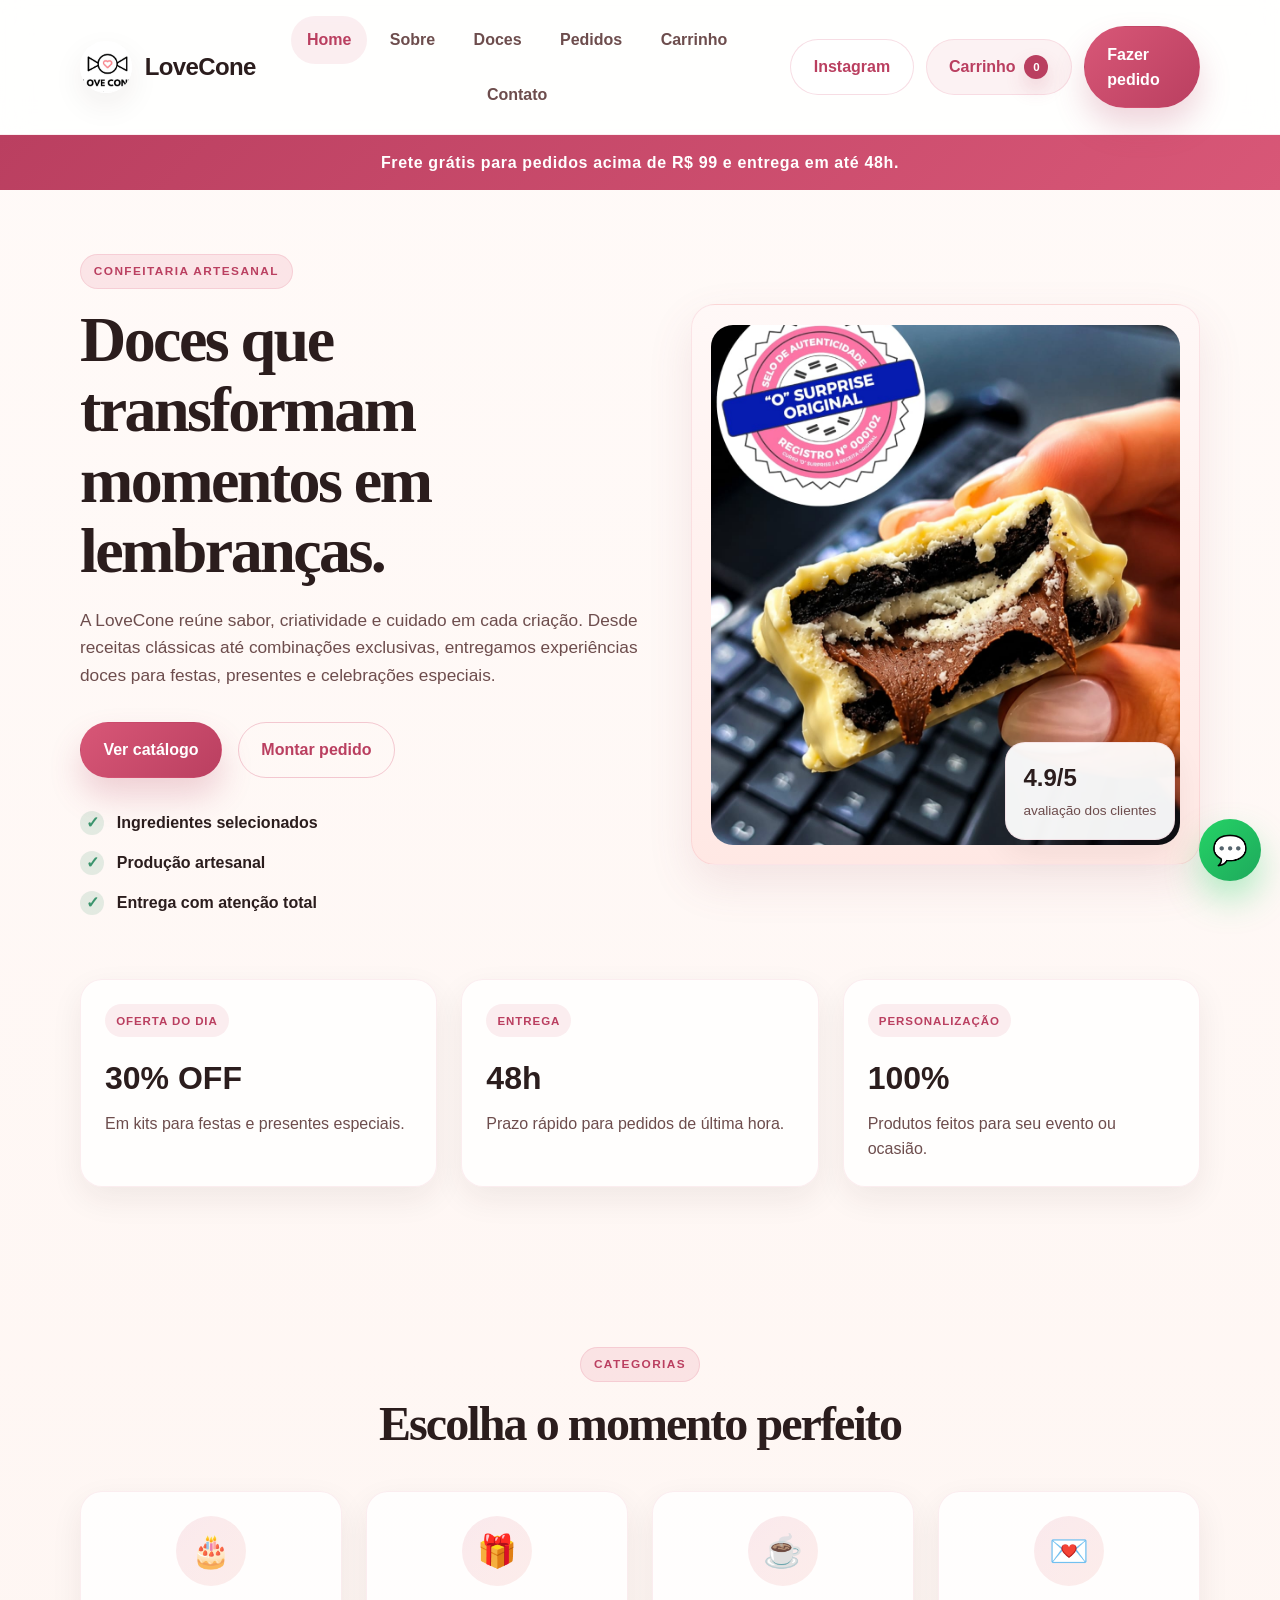
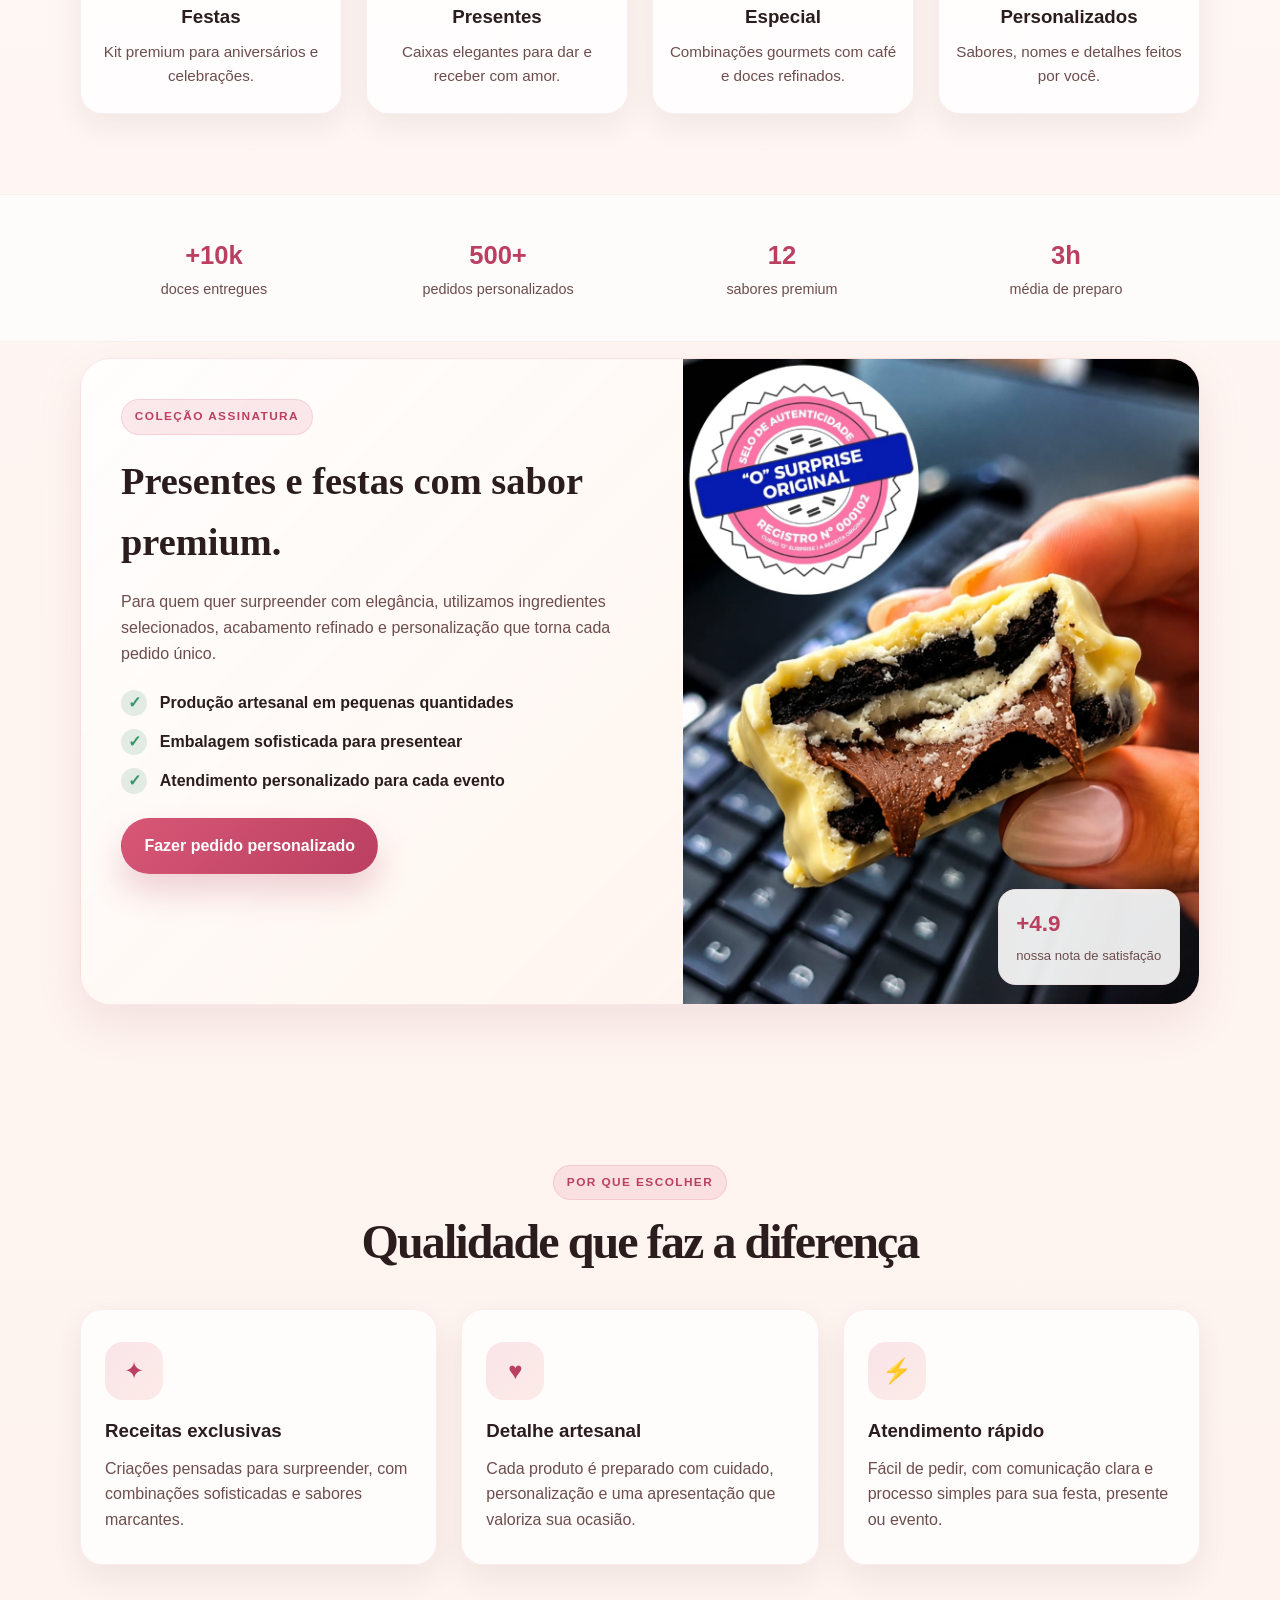
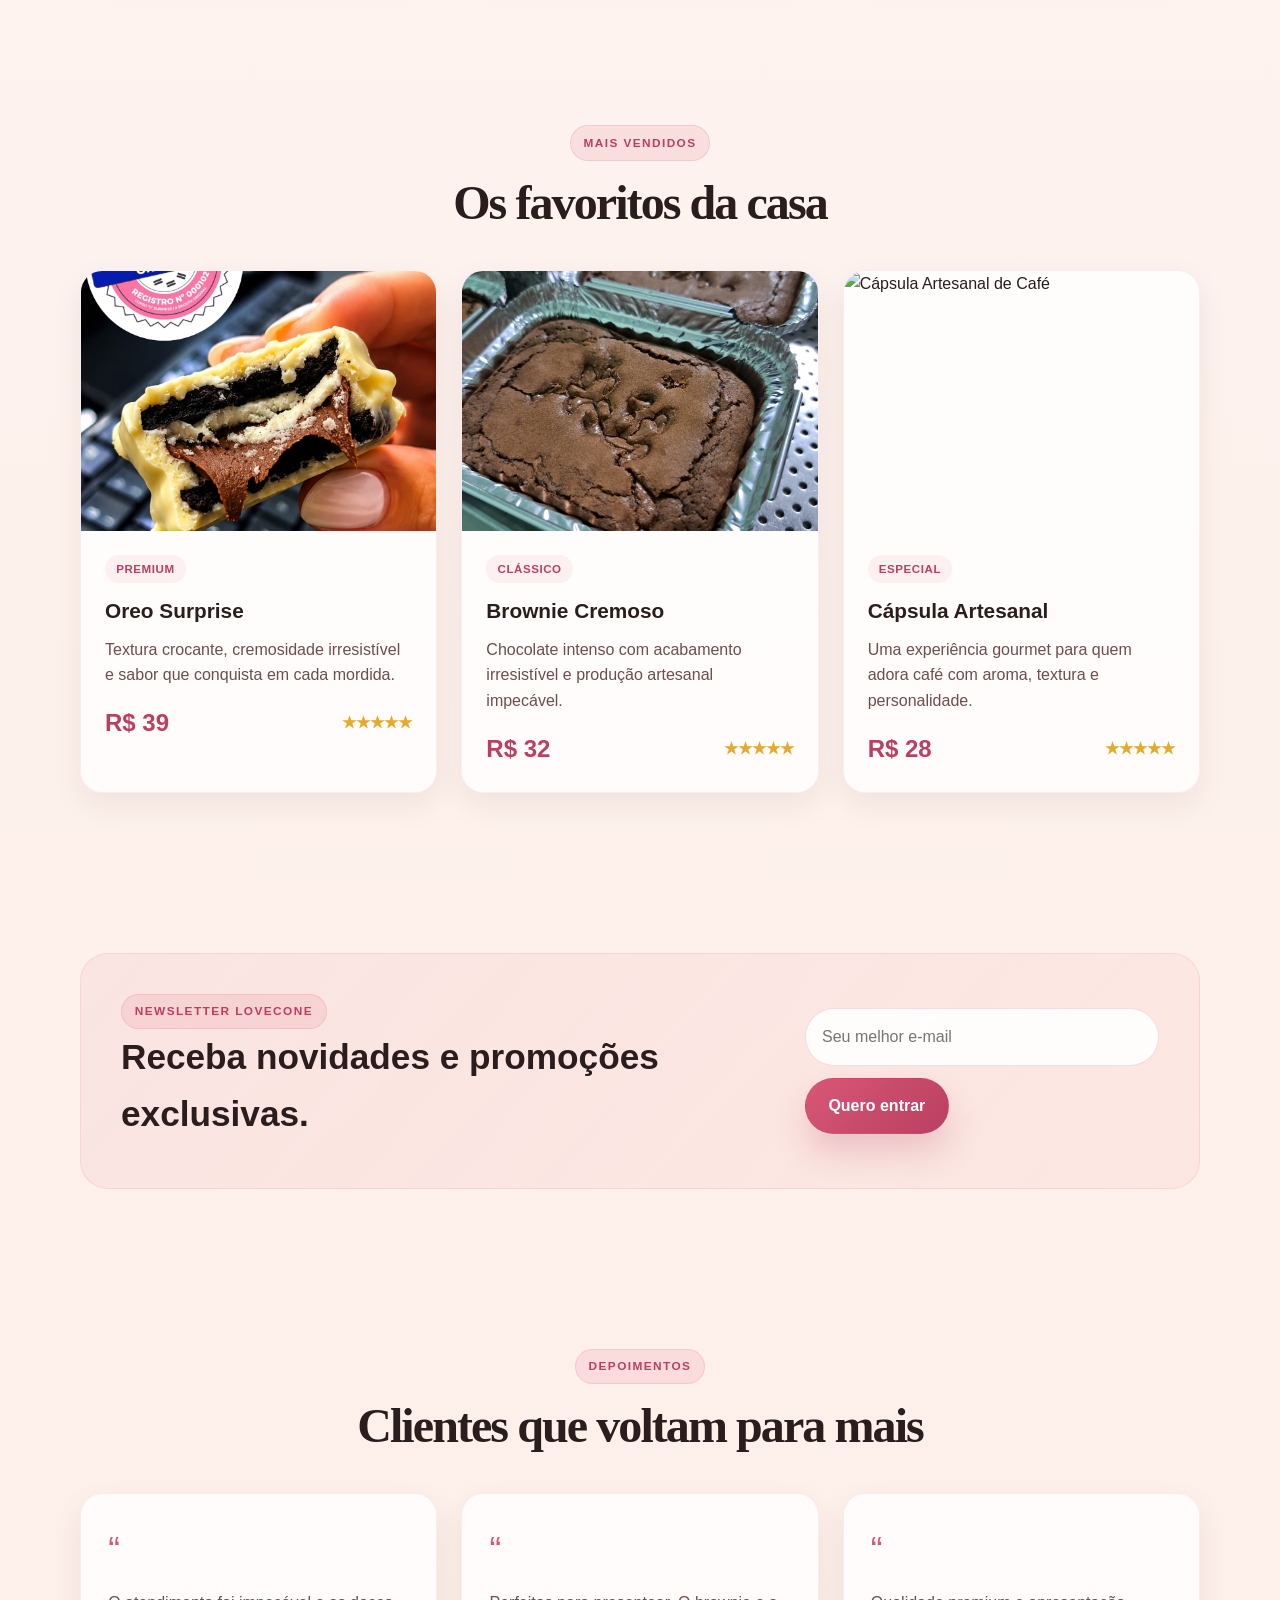
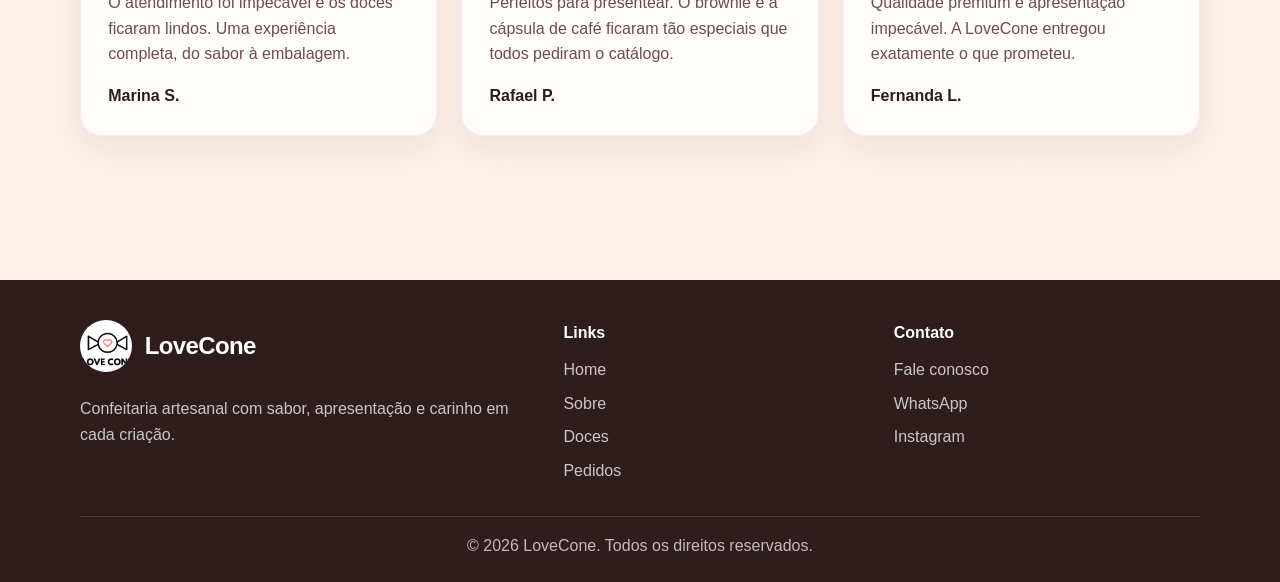
==== commit aa5b7c7f: "Replace image URLs with local assets" ====
--- a/index.html
+++ b/index.html
@@ -60,7 +60,7 @@
 
                 <div class="hero-visual">
                     <div class="showcase-card">
-                        <img src="https://images.unsplash.com/photo-1551024601-bec78aea704b?auto=format&fit=crop&w=900&q=80" alt="Doces artesanais em mesa elegante">
+                        <img src="assets/oreosurprise.jpeg" alt="Doces artesanais em mesa elegante">
                         <div class="floating-badge">
                             <strong>4.9/5</strong>
                             <span>avaliação dos clientes</span>
@@ -163,7 +163,7 @@
                     </div>
 
                     <div class="signature-image">
-                        <img src="https://images.unsplash.com/photo-1517433670267-08bbd4be890f?auto=format&fit=crop&w=900&q=80" alt="Mesa com doces premium e presente">
+                        <img src="assets/oreosurprise.jpeg" alt="Mesa com doces premium e presente">
                         <div class="mini-stat">
                             <strong>+4.9</strong>
                             <span>nossa nota de satisfação</span>
@@ -211,7 +211,7 @@
 
                 <div class="product-grid">
                     <article class="product-card">
-                        <img src="https://images.unsplash.com/photo-1578985545062-69928b1d9587?auto=format&fit=crop&w=900&q=80" alt="Oreo Surprise">
+                        <img src="assets/oreosurprise.jpeg" alt="Oreo Surprise">
                         <div class="product-info">
                             <span class="product-tag">Premium</span>
                             <h3>Oreo Surprise</h3>
@@ -224,7 +224,7 @@
                     </article>
 
                     <article class="product-card">
-                        <img src="https://images.unsplash.com/photo-1509440159596-0249088772ff?auto=format&fit=crop&w=900&q=80" alt="Brownie">
+                        <img src="assets/brownie.jpeg" alt="Brownie">
                         <div class="product-info">
                             <span class="product-tag">Clássico</span>
                             <h3>Brownie Cremoso</h3>
@@ -237,7 +237,7 @@
                     </article>
 
                     <article class="product-card">
-                        <img src="https://images.unsplash.com/photo-1495474472287-4d71bcdd2085?auto=format&fit=crop&w=900&q=80" alt="Cápsula Artesanal de Café">
+                        <img src="capsula-de-cafe.png" alt="Cápsula Artesanal de Café">
                         <div class="product-info">
                             <span class="product-tag">Especial</span>
                             <h3>Cápsula Artesanal</h3>
--- a/styles.css
+++ b/styles.css
@@ -1,322 +1,1449 @@
-/* Variáveis globais */
 :root {
-    /* Cores */
-    --color-primary: #f5f5f5;
-    --color-secondary: #F79097;
-    --color-tertiary: #f5f5f5;
-    --color-input-bg:#f57386;
-    --color-dark: #333;
-    --color-dark-bg: #333;
-    --color-light: white;
-    --color-border: #ddd;
-
-    /* Fontes */
-    --font-primary: Arial, sans-serif;
-    --font-title: 'Georgia', 'Palatino Linotype', 'Times New Roman', serif;
-    --font-paragraph: Arial, sans-serif;
-    --font-nav: Arial, sans-serif;
-    --font-form: Arial, sans-serif;
-    --font-button: Arial, sans-serif;
-    --color-title-gold: #white;
-
-    /* Tamanhos de fonte */
-    --font-size-h1: 2rem;
-    --font-size-h3: 1.25rem;
-    --font-size-p: 1rem;
-    --font-size-nav: 0.95rem;
-
-    /* Espaçamentos */
-    --spacing-small: 0.5rem;
-    --spacing-medium: 1rem;
-    --spacing-large: 2rem;
-
-    /* Transições */
-    --transition: 0.3s;
-}
-
-/* Reset e estilos globais */
+    --bg: #fffaf8;
+    --bg-soft: #fdf0ee;
+    --surface: #ffffff;
+    --surface-strong: #fff7f5;
+    --primary: #d85777;
+    --primary-dark: #ba3f60;
+    --secondary: #f5c4b7;
+    --secondary-strong: #f2a9a0;
+    --accent: #fff2cf;
+    --text: #2b1d1d;
+    --muted: #6d4d4d;
+    --line: #f3d9d5;
+    --success: #3b946d;
+    --shadow: 0 18px 45px rgba(157, 84, 98, 0.12);
+    --shadow-soft: 0 12px 32px rgba(50, 26, 34, 0.07);
+    --radius: 24px;
+    --radius-sm: 14px;
+}
+
 * {
     margin: 0;
     padding: 0;
     box-sizing: border-box;
 }
 
+html {
+    scroll-behavior: smooth;
+}
+
 body {
-    font-family: var(--font-primary);
+    font-family: 'Segoe UI', Tahoma, Geneva, Verdana, sans-serif;
+    background: linear-gradient(180deg, #fffaf8 0%, #fdeee8 100%);
+    color: var(--text);
     line-height: 1.6;
-    color: var(--color-dark);
-    background-color: #FF9D9D;
-}
-
-/* Navegação */
-nav {
-    background-color: var(--color-light);
-    padding: var(--spacing-medium);
+}
+
+a {
+    text-decoration: none;
+    color: inherit;
+}
+
+img {
+    display: block;
+    max-width: 100%;
+}
+
+button,
+input,
+select,
+textarea {
+    font: inherit;
+}
+
+.container {
+    width: min(1120px, calc(100% - 2rem));
+    margin: 0 auto;
+}
+
+.section {
+    padding: 5rem 0;
+}
+
+.section-heading {
+    text-align: center;
+    max-width: 640px;
+    margin: 0 auto 2.5rem;
+}
+
+.section-heading .eyebrow,
+.eyebrow {
+    display: inline-block;
+    padding: 0.45rem 0.8rem;
+    background: rgba(216, 87, 119, 0.12);
+    border: 1px solid rgba(216, 87, 119, 0.16);
+    color: var(--primary-dark);
+    border-radius: 999px;
+    font-size: 0.74rem;
+    letter-spacing: 0.12em;
+    text-transform: uppercase;
+    font-weight: 700;
+}
+
+.section-heading h2,
+.hero-copy h1,
+.page-hero h1,
+.order-hero h1,
+.candy-hero h1,
+.contact-header h1,
+.about-hero h1 {
+    font-family: Georgia, 'Times New Roman', serif;
+    letter-spacing: -0.04em;
+    line-height: 1.1;
+}
+
+.section-heading h2 {
+    margin-top: 1rem;
+    font-size: clamp(2rem, 4vw, 3rem);
+    color: var(--text);
+}
+
+.section-heading p,
+.hero-copy p,
+.page-copy p,
+.card p,
+.product-card p,
+.contact-copy p,
+.feature-item p,
+.testimonial p {
+    color: var(--muted);
+}
+
+.site-header {
     position: sticky;
     top: 0;
-    z-index: 100;
-    box-shadow: 0 2px 10px rgba(0, 0, 0, 0.08);
-}
-
-nav ul {
+    z-index: 20;
+    backdrop-filter: blur(14px);
+    background: rgba(255, 255, 255, 0.85);
+    border-bottom: 1px solid rgba(216, 87, 119, 0.1);
+}
+
+.navbar {
+    display: flex;
+    align-items: center;
+    justify-content: space-between;
+    padding: 1rem 0;
+    gap: 1rem;
+}
+
+.brand {
+    display: inline-flex;
+    align-items: center;
+    gap: 0.8rem;
+    font-weight: 800;
+    color: var(--text);
+    letter-spacing: -0.04em;
+}
+
+.brand img {
+    width: 52px;
+    height: 52px;
+    border-radius: 50%;
+    object-fit: cover;
+    box-shadow: var(--shadow-soft);
+}
+
+.brand span {
+    font-size: 1.5rem;
+}
+
+.main-nav {
+    display: flex;
+    align-items: center;
+    gap: 0.4rem;
+    flex-wrap: wrap;
+    justify-content: center;
+}
+
+.main-nav a {
+    color: var(--muted);
+    padding: 0.7rem 1rem;
+    border-radius: 999px;
+    font-weight: 600;
+    transition: 0.2s ease;
+}
+
+.main-nav a:hover,
+.main-nav a.active {
+    background: rgba(216, 87, 119, 0.1);
+    color: var(--primary-dark);
+}
+
+.nav-actions {
+    display: flex;
+    align-items: center;
+    gap: 0.75rem;
+}
+
+.btn {
+    display: inline-flex;
+    align-items: center;
+    justify-content: center;
+    padding: 0.9rem 1.4rem;
+    border: 1px solid transparent;
+    border-radius: 999px;
+    font-weight: 700;
+    transition: 0.2s ease;
+    cursor: pointer;
+    gap: 0.55rem;
+}
+
+.btn-cart {
+    background: rgba(216, 87, 119, 0.08);
+    color: var(--primary-dark);
+    border-color: rgba(216, 87, 119, 0.14);
+}
+
+.cart-badge-pill {
+    display: inline-flex;
+    align-items: center;
+    justify-content: center;
+    min-width: 24px;
+    height: 24px;
+    padding: 0 0.45rem;
+    border-radius: 999px;
+    background: var(--primary-dark);
+    color: #fff;
+    font-size: 0.72rem;
+    font-weight: 800;
+    box-shadow: 0 10px 20px rgba(186, 63, 96, 0.2);
+}
+
+.btn:hover {
+    transform: translateY(-2px);
+}
+
+.btn-primary {
+    background: linear-gradient(135deg, var(--primary) 0%, var(--primary-dark) 100%);
+    color: #fff;
+    box-shadow: 0 18px 32px rgba(184, 63, 96, 0.22);
+}
+
+.btn-secondary {
+    background: transparent;
+    color: var(--primary-dark);
+    border-color: rgba(216, 87, 119, 0.3);
+}
+
+.btn-light {
+    background: #fff;
+    color: var(--primary-dark);
+    border-color: rgba(216, 87, 119, 0.2);
+}
+
+.hero {
+    padding: 4rem 0 2rem;
+}
+
+.hero-layout {
+    display: grid;
+    grid-template-columns: 1.05fr 0.95fr;
+    align-items: center;
+    gap: 3rem;
+}
+
+.hero-copy h1 {
+    font-size: clamp(2.8rem, 5vw, 5rem);
+    color: var(--text);
+    margin: 1rem 0 1.25rem;
+}
+
+.hero-copy p {
+    font-size: 1.08rem;
+    max-width: 560px;
+}
+
+.cta-group {
+    display: flex;
+    flex-wrap: wrap;
+    gap: 1rem;
+    margin-top: 2rem;
+}
+
+.hero-list {
     list-style: none;
-    display: flex;
-    gap: var(--spacing-large);
+    display: grid;
+    gap: 0.9rem;
+    margin-top: 2rem;
+}
+
+.hero-list li {
+    display: flex;
+    align-items: center;
+    gap: 0.8rem;
+    color: var(--text);
+    font-weight: 600;
+}
+
+.hero-list li::before {
+    content: '✓';
+    display: inline-flex;
+    align-items: center;
     justify-content: center;
+    width: 24px;
+    height: 24px;
+    border-radius: 50%;
+    background: rgba(59, 148, 109, 0.14);
+    color: var(--success);
+}
+
+.hero-visual {
+    position: relative;
+    display: flex;
+    justify-content: center;
+}
+
+.showcase-card {
+    position: relative;
+    width: min(100%, 520px);
+    padding: 1.2rem;
+    background: linear-gradient(180deg, #fff8f7 0%, #ffe8e4 100%);
+    border: 1px solid rgba(216, 87, 119, 0.12);
+    border-radius: var(--radius);
+    box-shadow: var(--shadow);
+}
+
+.showcase-card img {
+    width: 100%;
+    border-radius: 22px;
+    height: 520px;
+    object-fit: cover;
+}
+
+.floating-badge {
+    position: absolute;
+    right: 1.5rem;
+    bottom: 1.5rem;
+    background: rgba(255, 255, 255, 0.95);
+    border: 1px solid rgba(216, 87, 119, 0.12);
+    border-radius: 20px;
+    padding: 1rem 1.1rem;
+    box-shadow: var(--shadow-soft);
+}
+
+.floating-badge strong {
+    display: block;
+    font-size: 1.5rem;
+    color: var(--text);
+}
+
+.floating-badge span {
+    color: var(--muted);
+    font-size: 0.85rem;
+}
+
+.trust-bar {
+    background: rgba(255, 255, 255, 0.74);
+    border-top: 1px solid rgba(216, 87, 119, 0.08);
+    border-bottom: 1px solid rgba(216, 87, 119, 0.08);
+}
+
+.trust-grid {
+    display: grid;
+    grid-template-columns: repeat(4, minmax(0, 1fr));
+    gap: 1rem;
+    padding: 1.5rem 0;
+}
+
+.trust-item {
+    text-align: center;
+    padding: 1rem;
+}
+
+.trust-item strong {
+    display: block;
+    font-size: clamp(1.5rem, 2vw, 2rem);
+    color: var(--primary-dark);
+}
+
+.trust-item span {
+    color: var(--muted);
+    font-size: 0.9rem;
+}
+
+.feature-grid,
+.testimonial-grid,
+.product-grid,
+.about-grid,
+.contact-grid,
+.stats-grid {
+    display: grid;
+    gap: 1.5rem;
+}
+
+.feature-grid {
+    grid-template-columns: repeat(3, minmax(0, 1fr));
+}
+
+.feature-item,
+.product-card,
+.testimonial,
+.card,
+.contact-panel,
+.form-card,
+.info-card,
+.story-card {
+    background: rgba(255, 255, 255, 0.8);
+    border: 1px solid rgba(216, 87, 119, 0.1);
+    border-radius: 22px;
+    box-shadow: var(--shadow-soft);
+}
+
+.feature-item {
+    padding: 2rem 1.5rem;
+}
+
+.feature-icon {
+    width: 58px;
+    height: 58px;
+    display: inline-flex;
+    align-items: center;
+    justify-content: center;
+    border-radius: 18px;
+    background: linear-gradient(135deg, rgba(216, 87, 119, 0.15), rgba(242, 169, 160, 0.22));
+    color: var(--primary-dark);
+    font-size: 1.5rem;
+    margin-bottom: 1rem;
+}
+
+.feature-item h3,
+.product-card h3,
+.story-card h3,
+.info-card h3,
+.contact-panel h3,
+.form-card h3,
+.card h3 {
+    margin-bottom: 0.6rem;
+    color: var(--text);
+}
+
+.feature-item p,
+.card p,
+.story-card p,
+.info-card p,
+.contact-panel p,
+.form-card p,
+.product-card p {
+    color: var(--muted);
+}
+
+.product-grid {
+    grid-template-columns: repeat(3, minmax(0, 1fr));
+}
+
+.product-card {
+    overflow: hidden;
+}
+
+.product-card img {
+    width: 100%;
+    height: 260px;
+    object-fit: cover;
+}
+
+.product-info {
+    padding: 1.5rem;
+}
+
+.product-tag {
+    display: inline-block;
+    padding: 0.3rem 0.7rem;
+    border-radius: 999px;
+    background: rgba(216, 87, 119, 0.08);
+    color: var(--primary-dark);
+    font-weight: 700;
+    font-size: 0.72rem;
+    letter-spacing: 0.05em;
+    text-transform: uppercase;
+    margin-bottom: 0.7rem;
+}
+
+.product-card h3 {
+    font-size: 1.3rem;
+}
+
+.product-meta {
+    display: flex;
+    align-items: center;
+    justify-content: space-between;
+    margin-top: 1rem;
+}
+
+.price {
+    font-size: 1.5rem;
+    font-weight: 800;
+    color: var(--primary-dark);
+}
+
+.rating {
+    color: #e3aa2d;
+    font-weight: 700;
+}
+
+.promo-bar {
+    background: linear-gradient(135deg, var(--primary-dark) 0%, var(--primary) 100%);
+    color: #fff;
+    text-align: center;
+    padding: 0.9rem 1rem;
+    font-weight: 700;
+    letter-spacing: 0.04em;
+}
+
+.offer-strip {
+    padding-top: 2rem;
+}
+
+.offer-grid,
+.category-grid {
+    display: grid;
+    gap: 1.5rem;
+}
+
+.offer-grid {
+    grid-template-columns: repeat(3, minmax(0, 1fr));
+}
+
+.offer-card,
+.category-card {
+    background: rgba(255, 255, 255, 0.8);
+    border: 1px solid rgba(216, 87, 119, 0.1);
+    border-radius: 22px;
+    box-shadow: var(--shadow-soft);
+    overflow: hidden;
+}
+
+.offer-card {
+    padding: 1.5rem;
+}
+
+.offer-card .badge {
+    display: inline-block;
+    background: rgba(216, 87, 119, 0.1);
+    color: var(--primary-dark);
+    font-size: 0.72rem;
+    font-weight: 800;
+    text-transform: uppercase;
+    letter-spacing: 0.08em;
+    padding: 0.45rem 0.7rem;
+    border-radius: 999px;
+    margin-bottom: 1rem;
+}
+
+.offer-card strong {
+    display: block;
+    font-size: 2rem;
+    color: var(--text);
+    margin-bottom: 0.4rem;
+}
+
+.offer-card p {
+    color: var(--muted);
+}
+
+.category-grid {
+    grid-template-columns: repeat(4, minmax(0, 1fr));
+}
+
+.category-card {
+    text-align: center;
+    padding: 1.5rem 1rem;
+}
+
+.category-icon {
+    width: 70px;
+    height: 70px;
+    margin: 0 auto 1rem;
+    border-radius: 50%;
+    background: linear-gradient(135deg, rgba(216, 87, 119, 0.12), rgba(242, 169, 160, 0.2));
+    display: flex;
+    align-items: center;
+    justify-content: center;
+    font-size: 2rem;
+}
+
+.category-card h3 {
+    margin-bottom: 0.5rem;
+}
+
+.category-card p {
+    color: var(--muted);
+    font-size: 0.95rem;
+}
+
+.signature-section {
+    padding-top: 1rem;
+}
+
+.signature-box {
+    display: grid;
+    grid-template-columns: 1.05fr 0.95fr;
+    gap: 2rem;
+    background: linear-gradient(135deg, rgba(255, 255, 255, 0.82), rgba(255, 241, 233, 0.9));
+    border: 1px solid rgba(216, 87, 119, 0.12);
+    border-radius: 30px;
+    overflow: hidden;
+    box-shadow: var(--shadow);
+}
+
+.signature-content {
+    padding: 2.5rem;
+}
+
+.signature-content h2 {
+    font-size: clamp(2.1rem, 3vw, 3rem);
+    margin: 1rem 0 1rem;
+    color: var(--text);
+    font-family: Georgia, 'Times New Roman', serif;
+}
+
+.signature-content p {
+    color: var(--muted);
+    margin-bottom: 1.5rem;
+}
+
+.highlight-list {
+    list-style: none;
+    display: grid;
+    gap: 0.8rem;
+    margin: 1rem 0 1.5rem;
+}
+
+.highlight-list li {
+    display: flex;
+    align-items: center;
+    gap: 0.8rem;
+    color: var(--text);
+    font-weight: 600;
+}
+
+.highlight-list li::before {
+    content: '✓';
+    display: flex;
+    width: 26px;
+    height: 26px;
+    align-items: center;
+    justify-content: center;
+    border-radius: 50%;
+    background: rgba(59, 148, 109, 0.14);
+    color: var(--success);
+}
+
+.signature-image {
+    position: relative;
+    min-height: 420px;
+    background: linear-gradient(135deg, rgba(216, 87, 119, 0.18), rgba(242, 169, 160, 0.28));
+}
+
+.signature-image img {
+    width: 100%;
+    height: 100%;
+    object-fit: cover;
+}
+
+.mini-stat {
+    position: absolute;
+    right: 1.2rem;
+    bottom: 1.2rem;
+    background: rgba(255, 255, 255, 0.9);
+    border: 1px solid rgba(216, 87, 119, 0.08);
+    border-radius: 18px;
+    padding: 1rem 1.1rem;
+    box-shadow: var(--shadow-soft);
+}
+
+.mini-stat strong {
+    display: block;
+    font-size: 1.4rem;
+    color: var(--primary-dark);
+}
+
+.mini-stat span {
+    color: var(--muted);
+    font-size: 0.82rem;
+}
+
+.newsletter {
+    background: linear-gradient(135deg, rgba(216, 87, 119, 0.08), rgba(242, 169, 160, 0.12));
+    border: 1px solid rgba(216, 87, 119, 0.12);
+    border-radius: 28px;
+    padding: 2.5rem;
+    display: flex;
+    align-items: center;
+    justify-content: space-between;
+    gap: 1rem;
+}
+
+.newsletter h3 {
+    margin-bottom: 0.35rem;
+    font-size: clamp(1.7rem, 3vw, 2.2rem);
+}
+
+.newsletter-form {
+    display: flex;
+    gap: 0.75rem;
     flex-wrap: wrap;
 }
 
-nav a {
-    color: #FF84BA;
-    text-decoration: none;
-    font-weight: bold;
-    font-family: var(--font-nav);
-    font-size: var(--font-size-nav);
-    padding: 0.5rem 1rem;
-    border: 2px solid #FF9D9D;
+.newsletter-form input {
+    min-width: min(100%, 280px);
+    padding: 0.95rem 1rem;
+    border: 1px solid rgba(216, 87, 119, 0.2);
     border-radius: 999px;
+    background: rgba(255, 255, 255, 0.9);
+}
+
+.page-hero,
+.about-hero,
+.contact-header,
+.order-hero,
+.candy-hero {
+    padding: 4rem 0 2rem;
+}
+
+.page-hero .container,
+.about-hero .container,
+.contact-header .container,
+.order-hero .container,
+.candy-hero .container {
+    background: linear-gradient(135deg, rgba(255, 255, 255, 0.7), rgba(255, 240, 228, 0.9));
+    border: 1px solid rgba(216, 87, 119, 0.1);
+    border-radius: 30px;
+    padding: 2.5rem 2rem;
+    box-shadow: var(--shadow-soft);
+}
+
+.page-copy {
+    display: grid;
+    gap: 1.25rem;
+    text-align: center;
+    max-width: 760px;
+    margin: 0 auto;
+}
+
+.page-copy h1,
+.about-hero h1,
+.contact-header h1,
+.candy-hero h1,
+.order-hero h1 {
+    font-size: clamp(2.3rem, 4vw, 4rem);
+    color: var(--text);
+}
+
+.about-grid {
+    grid-template-columns: 1.2fr 0.8fr;
+    align-items: start;
+}
+
+.story-card,
+.info-card,
+.contact-panel,
+.form-card {
+    padding: 2rem;
+}
+
+.story-card ul {
+    list-style: none;
+    display: grid;
+    gap: 1rem;
+    margin-top: 1.25rem;
+}
+
+.story-card li {
+    display: flex;
+    gap: 0.8rem;
+    align-items: flex-start;
+    color: var(--text);
+    font-weight: 600;
+}
+
+.story-card li::before {
+    content: '❤';
+    color: var(--primary-dark);
+    font-size: 1.2rem;
+}
+
+.stats-grid {
+    grid-template-columns: repeat(3, minmax(0, 1fr));
+    margin-top: 2rem;
+}
+
+.stat-box {
+    background: linear-gradient(135deg, rgba(216, 87, 119, 0.1), rgba(255, 255, 255, 0.8));
+    border: 1px solid rgba(216, 87, 119, 0.1);
+    border-radius: 20px;
+    padding: 1.8rem 1.2rem;
+    text-align: center;
+}
+
+.stat-box strong {
+    display: block;
+    font-size: 2.2rem;
+    color: var(--primary-dark);
+}
+
+.stat-box span {
+    color: var(--muted);
+}
+
+.testimonial-grid {
+    grid-template-columns: repeat(3, minmax(0, 1fr));
+}
+
+.testimonial {
+    padding: 1.7rem;
+}
+
+.quote {
+    font-size: 2.2rem;
+    color: var(--primary);
+    margin-bottom: 0.8rem;
+}
+
+.testimonial strong {
+    display: block;
+    margin-top: 1rem;
+    color: var(--text);
+}
+
+.slider-section {
+    margin-top: 2rem;
+}
+
+.slider-controls {
+    display: grid;
+    grid-template-columns: auto 1fr auto;
+    align-items: center;
+    gap: 1rem;
+}
+
+.slider-btn {
+    width: 46px;
+    height: 46px;
+    border: none;
+    border-radius: 50%;
+    background: var(--surface);
+    color: var(--primary-dark);
+    font-size: 1.4rem;
+    box-shadow: var(--shadow-soft);
+    cursor: pointer;
+}
+
+.slider-view {
+    position: relative;
+    overflow: hidden;
+    border-radius: var(--radius);
+    background: rgba(255, 255, 255, 0.4);
+    border: 1px solid rgba(216, 87, 119, 0.15);
+}
+
+.slide {
+    display: none;
+    grid-template-columns: 1.1fr 0.9fr;
+    min-height: 440px;
+}
+
+.slide.active {
+    display: grid;
+}
+
+.slide-image {
+    display: block;
+    height: 100%;
+}
+
+.slide-image img {
+    width: 100%;
+    height: 100%;
+    object-fit: cover;
+}
+
+.slide-content {
+    display: flex;
+    flex-direction: column;
+    justify-content: center;
+    padding: 2.2rem;
+    background: linear-gradient(135deg, rgba(255, 255, 255, 0.72), rgba(255, 244, 239, 0.9));
+}
+
+.slide-content h3 {
+    font-size: clamp(1.8rem, 3vw, 2.4rem);
+    color: var(--text);
+    margin-bottom: 0.85rem;
+}
+
+.slide-content p {
+    color: var(--muted);
+    margin-bottom: 1rem;
+}
+
+.slider-dots {
+    display: flex;
+    align-items: center;
+    justify-content: center;
+    gap: 0.6rem;
+    margin-top: 1.2rem;
+}
+
+.dot {
+    width: 12px;
+    height: 12px;
+    border-radius: 50%;
+    border: none;
+    background: rgba(216, 87, 119, 0.25);
+    cursor: pointer;
+}
+
+.dot.active {
+    background: var(--primary);
+}
+
+.mini-benefits {
+    display: grid;
+    grid-template-columns: repeat(3, minmax(0, 1fr));
+    gap: 1.25rem;
+}
+
+.benefit-box {
+    background: linear-gradient(135deg, rgba(255, 255, 255, 0.8), rgba(255, 240, 234, 0.9));
+    border: 1px solid rgba(216, 87, 119, 0.12);
+    border-radius: 22px;
+    padding: 1.6rem 1.25rem;
+    box-shadow: var(--shadow-soft);
+}
+
+.benefit-icon {
+    display: inline-flex;
+    align-items: center;
+    justify-content: center;
+    width: 52px;
+    height: 52px;
+    border-radius: 18px;
+    background: rgba(216, 87, 119, 0.09);
+    font-size: 1.5rem;
+    margin-bottom: 0.8rem;
+}
+
+.benefit-box h3 {
+    margin-bottom: 0.35rem;
+    color: var(--text);
+}
+
+.benefit-box p {
+    color: var(--muted);
+}
+
+.mini-link {
     display: inline-block;
-    transition: var(--transition);
-    background-color: transparent;
-}
-
-nav a:hover {
-    background-color: #FF9D9D;
-    color: var(--color-light);
-    text-decoration: none;
-    transform: translateY(-2px);
-}
-
-/* Main */
-main {
-    min-height: calc(100vh - 150px);
-    padding: var(--spacing-large);
-    max-width: 1200px;
-    margin: 0 auto;
-}
-
-main:has(.order-form) {
-    display: flex;
-    flex-direction: column;
-    align-items: center;
-}
-
-/* Footer */
-footer {
-    background-color: var(--color-primary);
-    color: var(--color-secondary);
-    text-align: center;
-    padding: var(--spacing-large);
-    margin-top: var(--spacing-large);
-    border-top: 3px solid var(--color-secondary);
-    box-shadow: 0 -4px 12px rgba(0, 0, 0, 0.1);
-}
-
-footer p,
-footer a,
-footer span,
-footer div {
-    color: var(--color-secondary);
-    text-align: center;
-}
-
-/* Títulos */
-h1 {
-    color: var(--color-title-gold);
-    margin: 0 auto 2rem;
-    font-family: var(--font-title);
-    font-size: var(--font-size-h1);
-    text-align: center;
-    letter-spacing: 0.05em;
+    margin-top: 0.8rem;
+    color: var(--primary-dark);
+    font-weight: 800;
+}
+
+.order-layout,
+.contact-grid {
+    display: grid;
+    grid-template-columns: 1.1fr 0.9fr;
+    gap: 1.5rem;
+    align-items: start;
+}
+
+.cart-summary {
+    background: linear-gradient(135deg, rgba(216, 87, 119, 0.08), rgba(255, 255, 255, 0.9));
+    border: 1px solid rgba(216, 87, 119, 0.12);
+    border-radius: 24px;
+    padding: 1.6rem;
+    box-shadow: var(--shadow-soft);
+    position: sticky;
+    top: 6rem;
+}
+
+.cart-summary-header {
+    display: flex;
+    align-items: center;
+    justify-content: space-between;
+    margin-bottom: 1rem;
+    gap: 1rem;
+}
+
+.cart-badge {
+    display: inline-flex;
+    align-items: center;
+    justify-content: center;
+    min-width: 36px;
+    height: 36px;
+    border-radius: 50%;
+    background: var(--primary-dark);
+    color: #fff;
+    font-weight: 800;
+    font-size: 0.9rem;
+}
+
+.cart-summary-list {
+    list-style: none;
+    display: grid;
+    gap: 0.8rem;
+    margin-top: 1rem;
+}
+
+.cart-summary-item {
+    display: flex;
+    align-items: flex-start;
+    justify-content: space-between;
+    gap: 1rem;
+    padding: 0.8rem 0.9rem;
+    background: rgba(255, 255, 255, 0.7);
+    border: 1px solid rgba(216, 87, 119, 0.06);
+    border-radius: 14px;
+}
+
+.cart-summary-item strong {
+    display: block;
+    color: var(--text);
+    margin-bottom: 0.2rem;
+}
+
+.cart-summary-item small,
+.cart-empty {
+    color: var(--muted);
+}
+
+.cart-summary-total {
+    margin-top: 1.2rem;
+    padding-top: 1rem;
+    border-top: 1px solid rgba(216, 87, 119, 0.12);
+    display: flex;
+    align-items: center;
+    justify-content: space-between;
+    font-weight: 800;
+    color: var(--text);
+}
+
+.order-form,
+.contact-form {
+    background: rgba(255, 255, 255, 0.82);
+    border: 1px solid rgba(216, 87, 119, 0.12);
+    border-radius: 24px;
+    padding: 2rem;
+    box-shadow: var(--shadow-soft);
+}
+
+.order-form label,
+.contact-form label,
+.order-form .delivery-row label {
+    display: block;
+    margin: 1rem 0 0.5rem;
+    font-weight: 700;
+    color: var(--text);
+}
+
+.order-form input,
+.order-form select,
+.order-form textarea,
+.contact-form input,
+.contact-form textarea {
+    width: 100%;
+    padding: 0.9rem 1rem;
+    border: 1px solid rgba(216, 87, 119, 0.18);
+    background: rgba(255, 255, 255, 0.8);
+    border-radius: 14px;
+    color: var(--text);
+    transition: 0.2s ease;
+}
+
+.order-form input:focus,
+.order-form select:focus,
+.order-form textarea:focus,
+.contact-form input:focus,
+.contact-form textarea:focus {
+    outline: none;
+    border-color: rgba(184, 63, 96, 0.58);
+    box-shadow: 0 0 0 4px rgba(216, 87, 119, 0.08);
+}
+
+.delivery-row {
+    margin-top: 1rem;
+    padding: 1rem 0;
+    border-top: 1px solid var(--line);
+    border-bottom: 1px solid var(--line);
+}
+
+.delivery-option {
+    display: flex;
+    gap: 1rem;
+    flex-wrap: wrap;
+    margin-top: 0.75rem;
+}
+
+.radio-option {
+    display: inline-flex;
+    align-items: center;
+    gap: 0.5rem;
+    padding: 0.75rem 1rem;
+    border-radius: 999px;
+    background: rgba(216, 87, 119, 0.06);
+    color: var(--text);
     font-weight: 600;
 }
 
-p {
-    color: #ffffff;
-    font-size: 1.1rem;
-    line-height: 1.9;
-    max-width: 860px;
-    margin-bottom: 1.5rem;
-    letter-spacing: 0.01em;
-    text-shadow: 0 1px 4px rgba(0, 0, 0, 0.28);
-}
-
-main p {
-    font-family: var(--font-primary);
-    margin-left: auto;
-    margin-right: auto;
-}
-
-
-h3 {
-    color: var(--color-primary);
-    margin-bottom: var(--spacing-small);
-    font-family: var(--font-title);
-    font-size: var(--font-size-h3);
-
-}
-
-/* Slider de produtos (candy.html) */
-.candy-hero {
-    text-align: center;
-    margin-bottom: var(--spacing-large);
-    background: linear-gradient(135deg, var(--color-input-bg), var(--color-input-bg));
-    padding: var(--spacing-large);
-    border-radius: 12px;
-    border: 2px solid var(--color-secondary);
-}
-
-.order-hero {
-    text-align: center;
-    margin-bottom: var(--spacing-large);
-    background: linear-gradient(135deg, var(--color-input-bg), var(--color-input-bg));
-    padding: var(--spacing-large);
-    border-radius: 12px;
-    border: 2px solid var(--color-secondary);
-}
-
-.order-products {
-    display: grid;
-    grid-template-columns: repeat(auto-fit, minmax(220px, 1fr));
-    gap: var(--spacing-medium);
-    margin-bottom: var(--spacing-large);
-    background: linear-gradient(135deg, #faf6f1, #f5f0eb);
-    padding: var(--spacing-large);
-    border-radius: 12px;
-    border: 2px solid var(--color-border);
-}
-
-.order-product-card {
-    background: linear-gradient(135deg, var(--color-input-bg), #faf6f1);
-    padding: var(--spacing-large);
-    border-radius: 12px;
-    box-shadow: 0 4px 12px rgba(0, 0, 0, 0.06);
-    text-align: center;
-    border: 2px solid var(--color-secondary);
-    transition: var(--transition);
-}
-
-.order-product-card:hover {
-    box-shadow: 0 6px 16px rgba(0, 0, 0, 0.1);
-    transform: translateY(-4px);
-}
-
-.order-product-card h3 {
-    color: var(--color-primary);
-    margin-bottom: var(--spacing-small);
-}
-
-.order-product-card p {
-    margin-bottom: 0.2rem;
-}
-
-.order-form {
-    background: linear-gradient(135deg, var(--color-input-bg), #faf6f1);
-    padding: var(--spacing-large);
-    border-radius: 12px;
-    border: 2px solid var(--color-primary);
-    width: min(100%, 760px);
-    margin: 0 auto;
+.radio-option input {
+    width: auto;
+}
+
+.order-total-container {
+    margin-top: 1.5rem;
+    padding: 1.1rem 1.2rem;
+    background: linear-gradient(135deg, rgba(216, 87, 119, 0.08), rgba(255, 255, 255, 0.9));
+    border: 1px solid rgba(216, 87, 119, 0.1);
+    border-radius: 18px;
+}
+
+.order-total-container p {
+    margin: 0.2rem 0;
+    color: var(--text);
+    font-weight: 600;
 }
 
 .product-options {
     display: grid;
-    gap: 0.6rem;
-    margin: 0.5rem 0 1rem;
-    background-color: #faf6f1;
-    padding: var(--spacing-medium);
-    border-radius: 8px;
-    border: 1px solid var(--color-border);
+    gap: 0.8rem;
+    margin-top: 0.8rem;
+}
+
+.product-line {
+    padding: 0.8rem;
+    border: 1px solid rgba(216, 87, 119, 0.12);
+    border-radius: 16px;
+    background: rgba(255, 248, 247, 0.9);
 }
 
 .checkbox-option {
     display: flex;
     align-items: center;
-    gap: 0.5rem;
-    font-weight: 500;
-    padding: 0.75rem;
-    border: 1px solid var(--color-border);
-    border-radius: 6px;
-    background: linear-gradient(135deg, var(--color-input-bg), #faf6f1);
-    cursor: pointer;
-    transition: var(--transition);
-}
-
-.checkbox-option:hover {
-    border-color: var(--color-secondary);
-    box-shadow: 0 2px 6px rgba(157, 102, 56, 0.15);
+    gap: 0.7rem;
+    font-weight: 700;
+    color: var(--text);
 }
 
 .checkbox-option input {
     width: auto;
-    margin: 0;
 }
 
 .quantity-field {
     display: none;
-    margin: 0.35rem 0 0.8rem 1.4rem;
-    padding: var(--spacing-medium);
-    border: 1px solid var(--color-border);
-    border-radius: 8px;
-    background: linear-gradient(135deg, #faf6f1, #f5f0eb);
-}
-
-
-
-.quantity-field label {
-    margin-top: 0;
-    font-size: 0.95rem;
-}
-
-.quantity-field input {
-    width: 120px;
+    margin-top: 1rem;
+    padding: 0.9rem;
+    border-radius: 12px;
+    background: rgba(255, 255, 255, 0.78);
+    border: 1px solid rgba(216, 87, 119, 0.1);
 }
 
 .flavor-entry {
-    padding-bottom: var(--spacing-small);
-    margin-bottom: var(--spacing-small);
-    border-bottom: 1px solid var(--color-border);
-}
-
-.flavor-select {
+    margin-bottom: 0.8rem;
+}
+
+.flavor-entry:last-child {
+    margin-bottom: 0;
+}
+
+.flavor-select,
+.quantity-input {
     width: 100%;
-    padding: var(--spacing-small);
-    margin-top: var(--spacing-small);
-    border: 2px solid var(--color-border);
-    border-radius: 6px;
-    font-family: var(--font-form);
-    background-color: var(--color-input-bg);
+    padding: 0.8rem 0.9rem;
+    border: 1px solid rgba(216, 87, 119, 0.18);
+    border-radius: 12px;
+    background: rgba(255, 255, 255, 0.8);
+}
+
+.order-form button,
+.contact-form button {
+    margin-top: 1.2rem;
+    width: 100%;
+    border: none;
+    border-radius: 999px;
+    padding: 1rem 1.3rem;
+    background: linear-gradient(135deg, var(--primary) 0%, var(--primary-dark) 100%);
+    color: #fff;
+    font-weight: 800;
     cursor: pointer;
-    margin-bottom: var(--spacing-medium);
-    transition: var(--transition);
-}
-
-.flavor-select:hover {
-    border-color: var(--color-secondary);
-    box-shadow: 0 2px 6px rgba(0, 0, 0, 0.1);
-    background-color: #faf6f1;
-}
-
-.flavor-select:focus {
-    outline: none;
-    border-color: var(--color-secondary);
-    box-shadow: 0 0 6px rgba(157, 102, 56, 0.2);
-}
-
-.quantity-input {
-    width: 120px !important;
-    padding: var(--spacing-small);
-    margin-top: var(--spacing-small);
-    border: 2px solid var(--color-border);
-    border-radius: 6px;
-    transition: var(--transition);
-    background-color: var(--color-input-bg);
-}
-
-.quantity-input:hover {
-    border-color: var(--color-secondary);
-    background-color: #faf6f1;
-}
+    box-shadow: 0 16px 28px rgba(184, 63, 96, 0.22);
+}
+
+.contact-list {
+    list-style: none;
+    display: grid;
+    gap: 1rem;
+    margin-top: 1.25rem;
+}
+
+.contact-list li {
+    display: flex;
+    gap: 0.75rem;
+    align-items: flex-start;
+    color: var(--muted);
+}
+
+.contact-list li strong {
+    color: var(--text);
+}
+
+.cart-page-section {
+    padding-top: 3rem;
+}
+
+.cart-layout {
+    display: grid;
+    grid-template-columns: 1.25fr 0.75fr;
+    gap: 1.5rem;
+    align-items: start;
+}
+
+.left-heading {
+    text-align: left;
+    margin-bottom: 1.5rem;
+}
+
+.cart-panel {
+    background: rgba(255, 255, 255, 0.82);
+    border: 1px solid rgba(216, 87, 119, 0.12);
+    border-radius: 24px;
+    padding: 2rem;
+    box-shadow: var(--shadow-soft);
+}
+
+.cart-items {
+    display: grid;
+    gap: 1rem;
+}
+
+.cart-item {
+    display: grid;
+    grid-template-columns: 1fr auto;
+    gap: 1rem;
+    padding: 1rem;
+    border: 1px solid rgba(216, 87, 119, 0.12);
+    border-radius: 18px;
+    background: rgba(255, 248, 247, 0.9);
+}
+
+.cart-item h4 {
+    margin-bottom: 0.25rem;
+    color: var(--text);
+}
+
+.cart-item-meta {
+    display: grid;
+    gap: 0.38rem;
+    color: var(--muted);
+    font-size: 0.92rem;
+}
+
+.cart-item-actions {
+    display: flex;
+    align-items: center;
+    gap: 0.8rem;
+}
+
+.cart-item-total {
+    font-weight: 800;
+    color: var(--text);
+    min-width: 90px;
+    text-align: right;
+}
+
+.item-remove {
+    border: none;
+    background: rgba(216, 87, 119, 0.12);
+    color: var(--primary-dark);
+    border-radius: 999px;
+    width: 36px;
+    height: 36px;
+    font-size: 1.1rem;
+    cursor: pointer;
+}
+
+.cart-empty-state {
+    text-align: center;
+    padding: 2rem 1rem;
+    color: var(--muted);
+}
+
+.cart-empty-state h3 {
+    margin-bottom: 0.5rem;
+    color: var(--text);
+}
+
+.summary-stack {
+    display: grid;
+    gap: 0.9rem;
+    margin: 1rem 0 1.4rem;
+}
+
+.summary-row {
+    display: flex;
+    justify-content: space-between;
+    align-items: center;
+    color: var(--muted);
+}
+
+.total-row {
+    margin-top: 0.8rem;
+    padding-top: 0.9rem;
+    border-top: 1px solid rgba(216, 87, 119, 0.12);
+    color: var(--text);
+    font-size: 1.1rem;
+    font-weight: 800;
+}
+
+.full-width {
+    width: 100%;
+    margin-top: 0.8rem;
+}
+
+@media (max-width: 768px) {
+    .cart-layout {
+        grid-template-columns: 1fr;
+    }
+
+    .cart-item {
+        grid-template-columns: 1fr;
+    }
+
+    .cart-item-actions {
+        justify-content: space-between;
+    }
+}
+
+.contact-icons {
+    width: 42px;
+    height: 42px;
+    border-radius: 12px;
+    display: inline-flex;
+    align-items: center;
+    justify-content: center;
+    background: rgba(216, 87, 119, 0.08);
+    color: var(--primary-dark);
+    flex-shrink: 0;
+}
+
+.wa-float {
+    position: fixed;
+    right: 1.2rem;
+    bottom: 1.2rem;
+    z-index: 30;
+    display: inline-flex;
+    align-items: center;
+    justify-content: center;
+    width: 62px;
+    height: 62px;
+    border-radius: 50%;
+    background: linear-gradient(135deg, #25d366 0%, #1ea95c 100%);
+    color: #fff;
+    box-shadow: 0 18px 34px rgba(37, 211, 102, 0.35);
+    font-size: 1.8rem;
+    transition: transform 0.2s ease, box-shadow 0.2s ease;
+}
+
+.wa-float:hover {
+    transform: translateY(-3px) scale(1.02);
+    box-shadow: 0 22px 38px rgba(37, 211, 102, 0.42);
+}
+
+.site-footer {
+    background: #2f1d1d;
+    color: rgba(255, 255, 255, 0.8);
+    padding: 2.5rem 0 1.5rem;
+    margin-top: 4rem;
+}
+
+.footer-grid {
+    display: grid;
+    grid-template-columns: 1.2fr 0.8fr 0.8fr;
+    gap: 1.5rem;
+}
+
+.site-footer h4 {
+    color: #fff;
+    margin-bottom: 0.7rem;
+}
+
+.site-footer a,
+.site-footer p {
+    color: rgba(255, 255, 255, 0.75);
+}
+
+.footer-links {
+    list-style: none;
+    display: grid;
+    gap: 0.5rem;
+}
+
+.footer-bottom {
+    margin-top: 2rem;
+    padding-top: 1rem;
+    border-top: 1px solid rgba(255, 255, 255, 0.12);
+    text-align: center;
+    color: rgba(255, 255, 255, 0.7);
+}
+
+@media (max-width: 900px) {
+    .hero-layout,
+    .feature-grid,
+    .product-grid,
+    .about-grid,
+    .order-layout,
+    .contact-grid,
+    .testimonial-grid,
+    .footer-grid,
+    .slide,
+    .offer-grid,
+    .category-grid,
+    .signature-box {
+        grid-template-columns: 1fr;
+    }
+
+    .navbar {
+        flex-wrap: wrap;
+        justify-content: center;
+    }
+
+    .nav-actions {
+        width: 100%;
+        justify-content: center;
+    }
+
+    .newsletter {
+        flex-direction: column;
+        text-align: center;
+    }
+}
+
+@media (max-width: 600px) {
+    .section {
+        padding: 4rem 0;
+    }
+
+    .hero-copy h1 {
+        font-size: 2.5rem;
+    }
+
+    .showcase-card img {
+        height: 400px;
+    }
+
+    .slider-controls {
+        grid-template-columns: 1fr;
+    }
+
+    .slider-btn {
+        display: none;
+    }
+
+    .main-nav {
+        gap: 0.2rem;
+    }
+}
+
 
 .quantity-input:focus {
     outline: none;
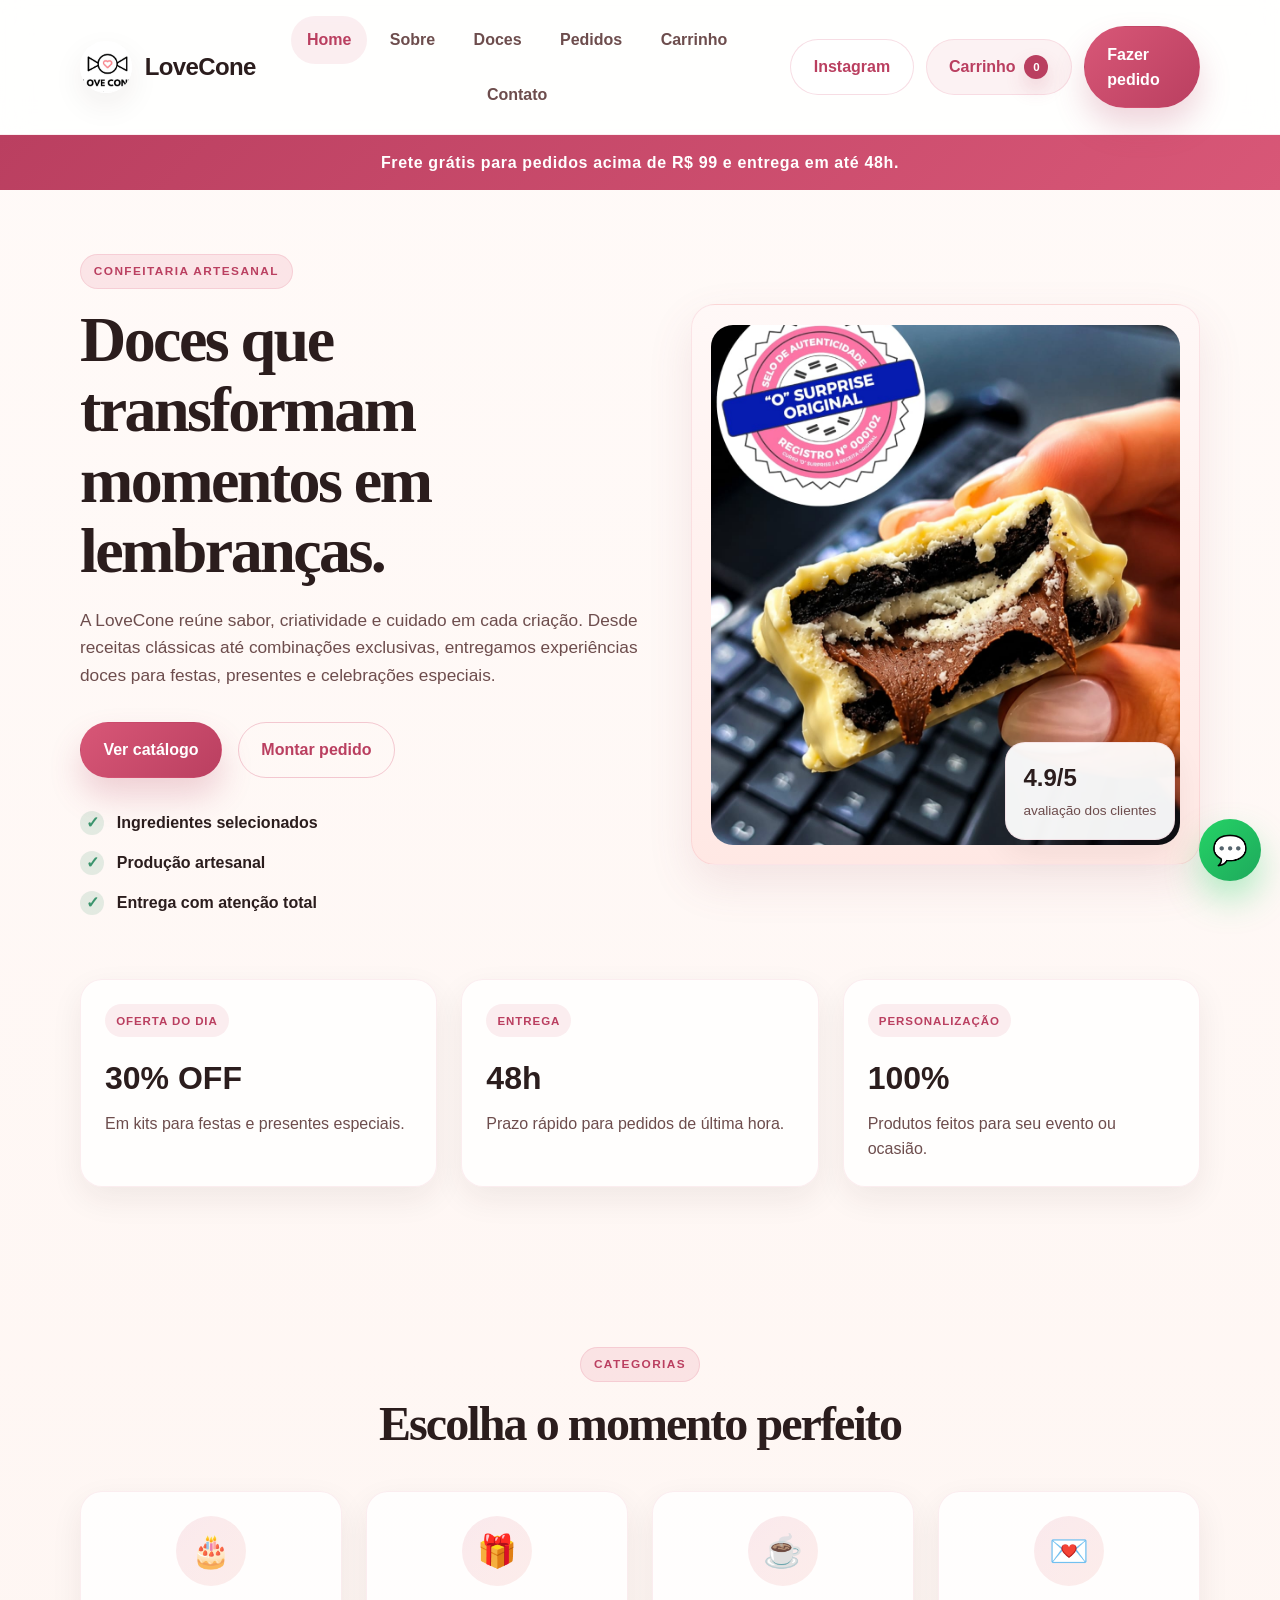
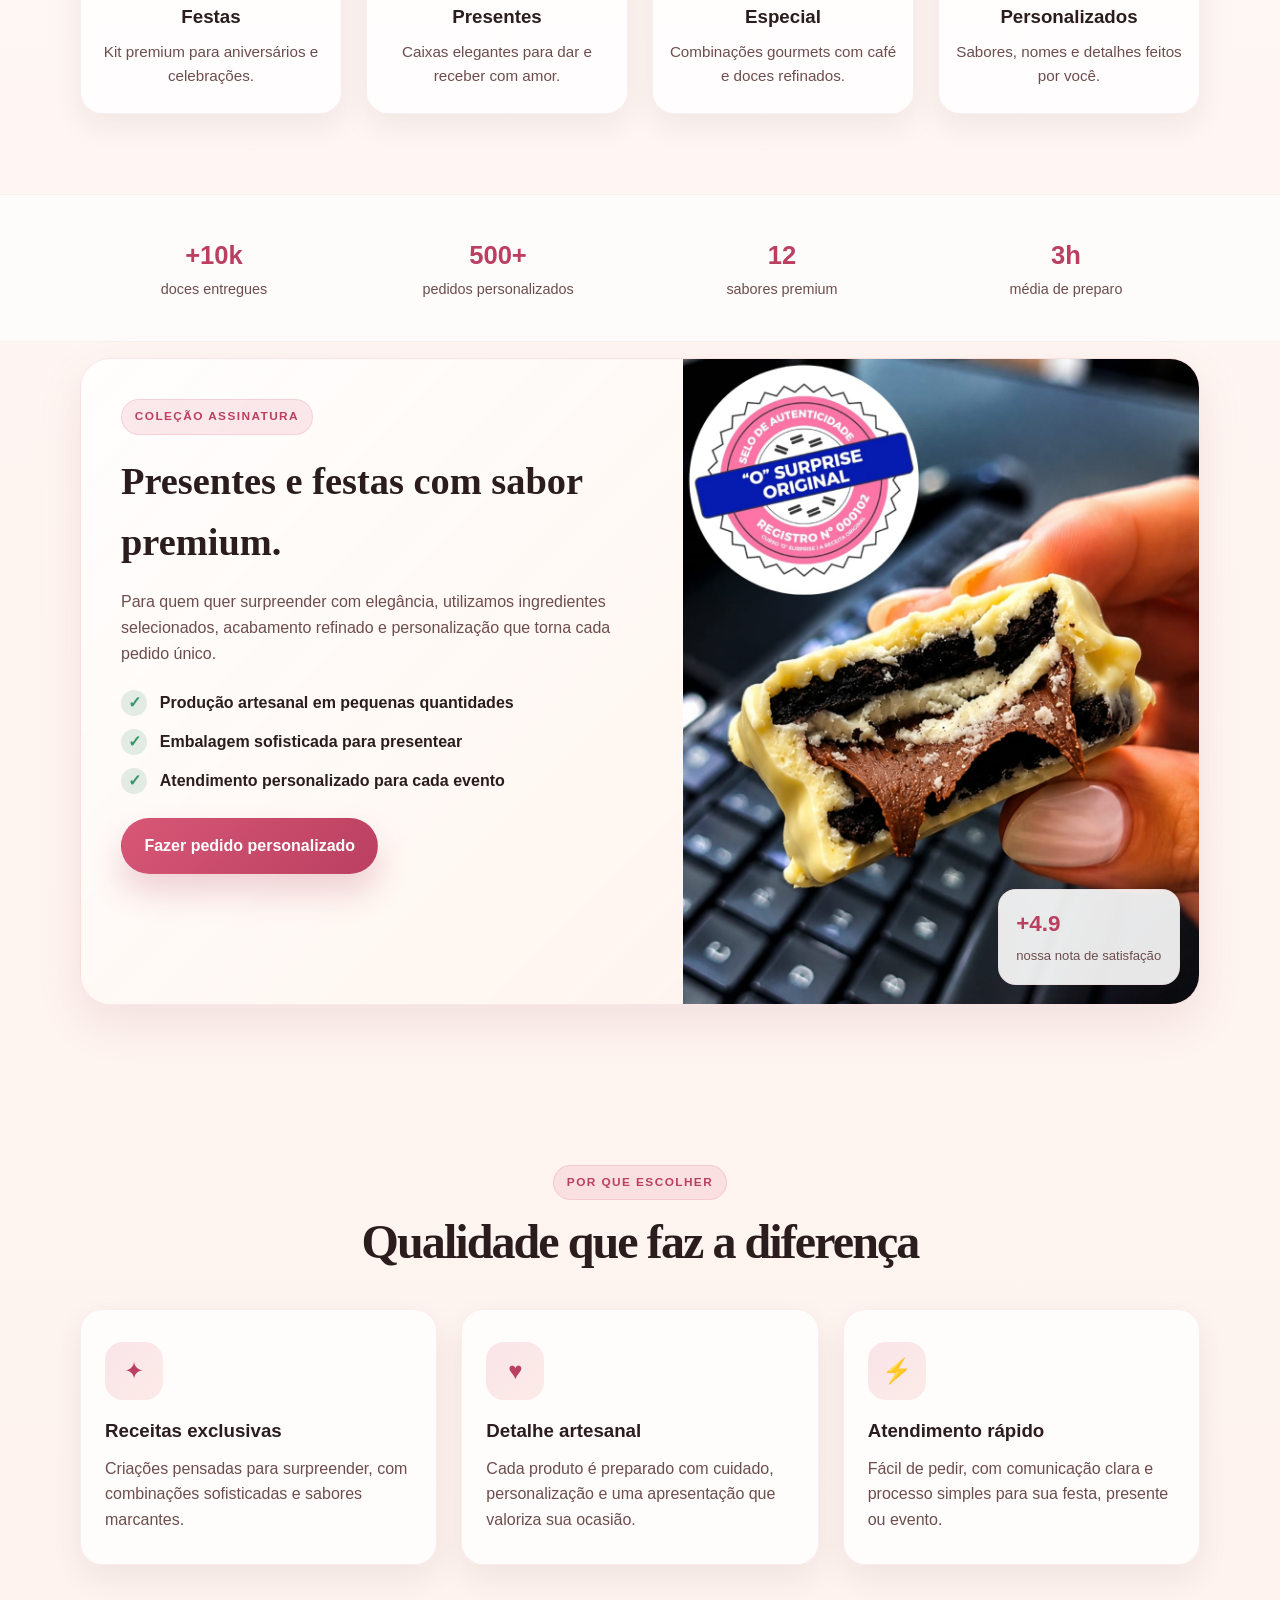
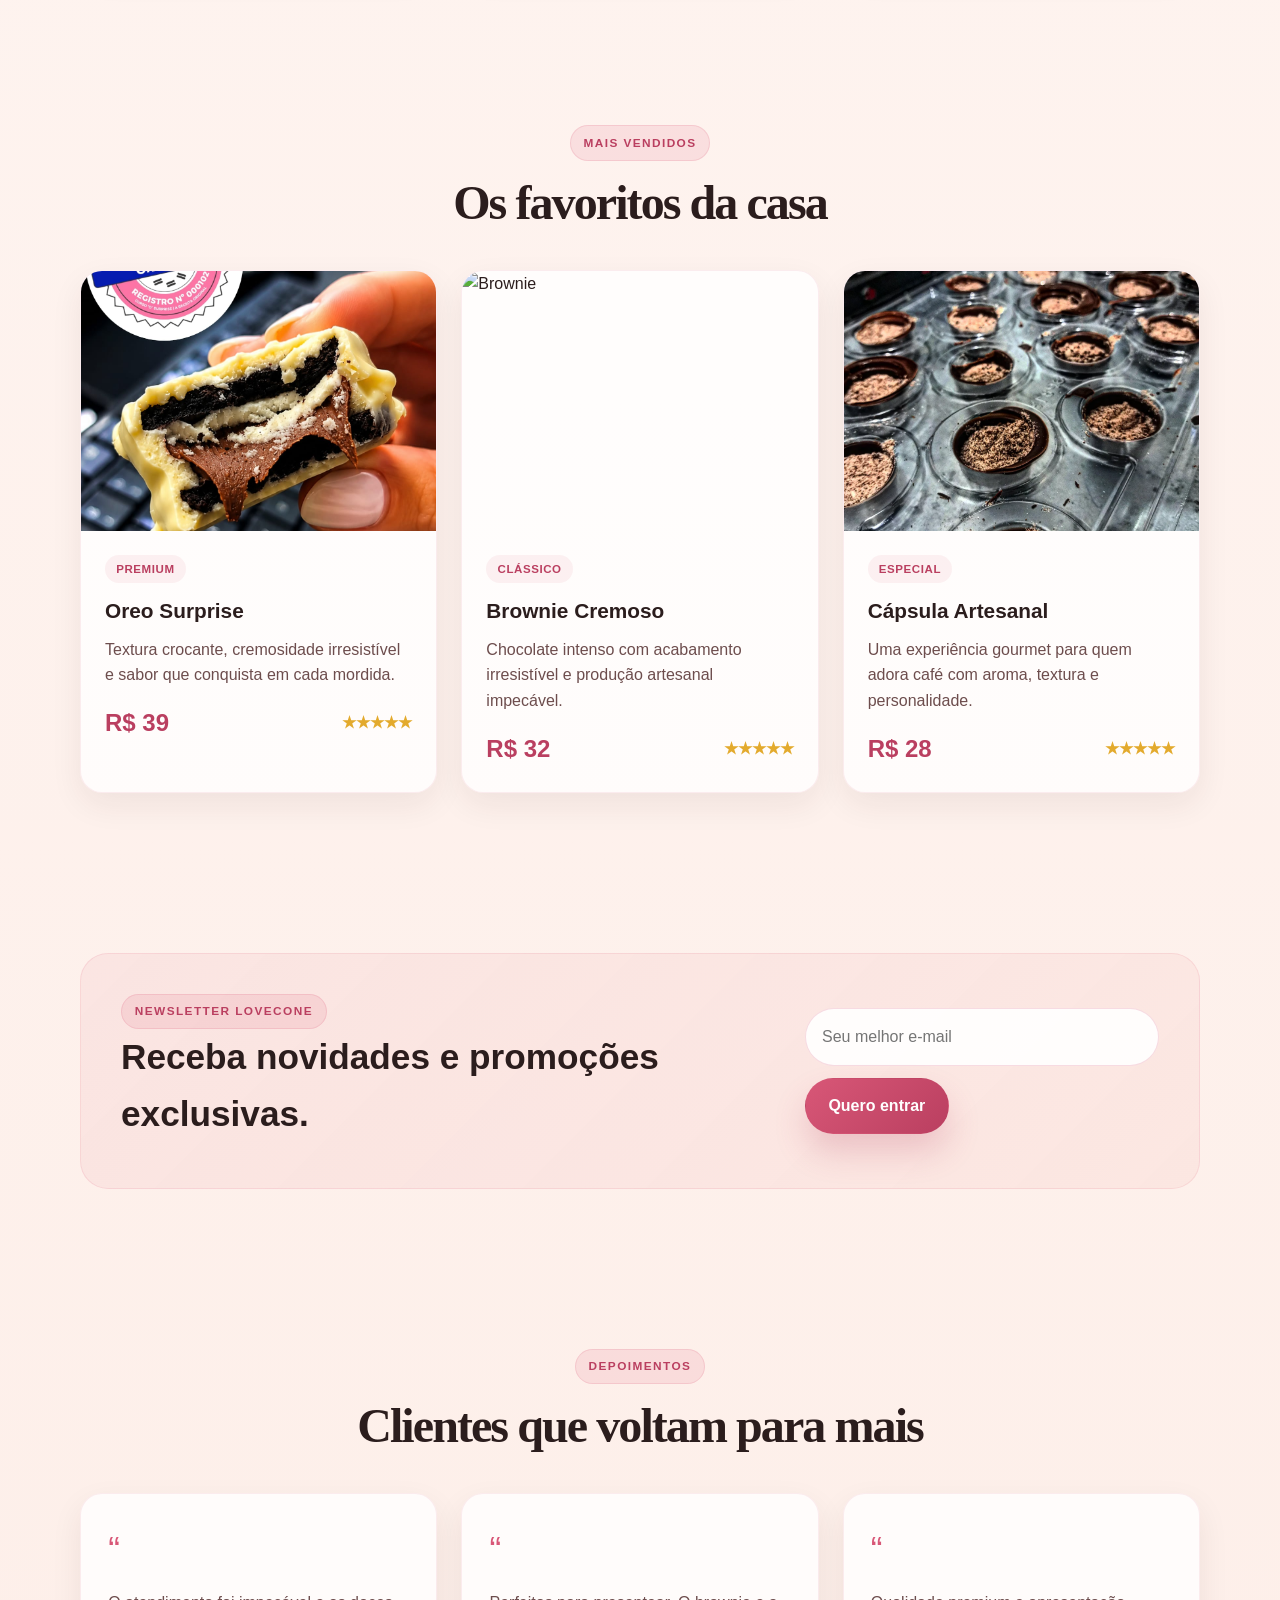
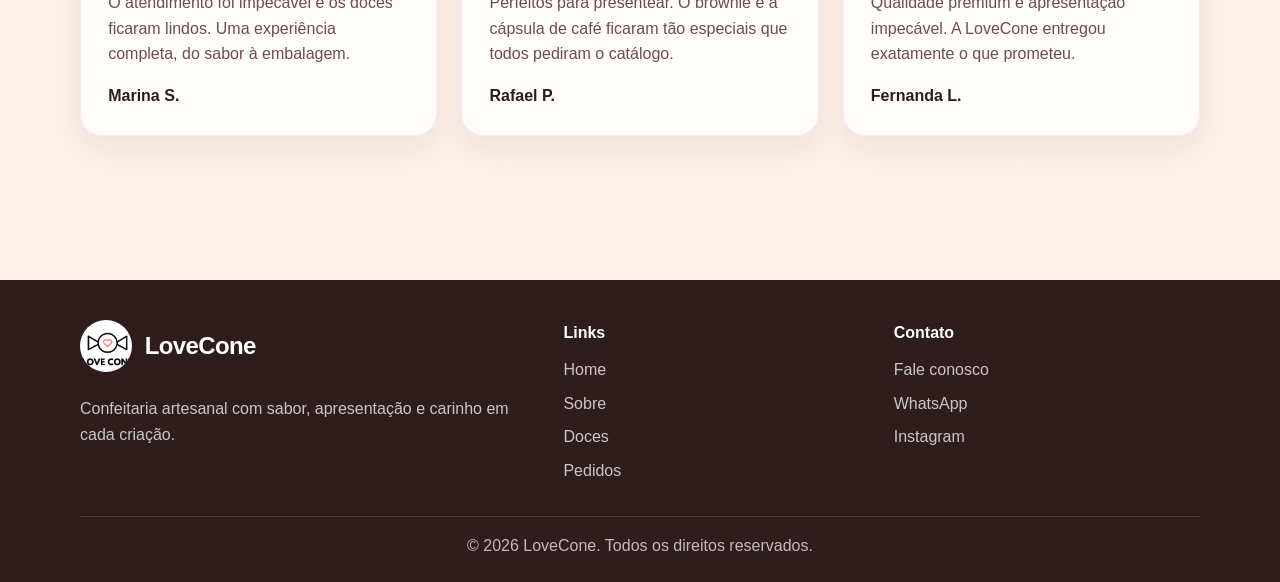
==== commit 1c6dc40e: "Update index.html" ====
--- a/index.html
+++ b/index.html
@@ -224,7 +224,7 @@
                     </article>
 
                     <article class="product-card">
-                        <img src="assets/brownie.jpeg" alt="Brownie">
+                        <img src="cbrownie.jpeg" alt="Brownie">
                         <div class="product-info">
                             <span class="product-tag">Clássico</span>
                             <h3>Brownie Cremoso</h3>
@@ -237,7 +237,7 @@
                     </article>
 
                     <article class="product-card">
-                        <img src="capsula-de-cafe.png" alt="Cápsula Artesanal de Café">
+                        <img src="assets/capsula-de-cafe.png" alt="Cápsula Artesanal de Café">
                         <div class="product-info">
                             <span class="product-tag">Especial</span>
                             <h3>Cápsula Artesanal</h3>
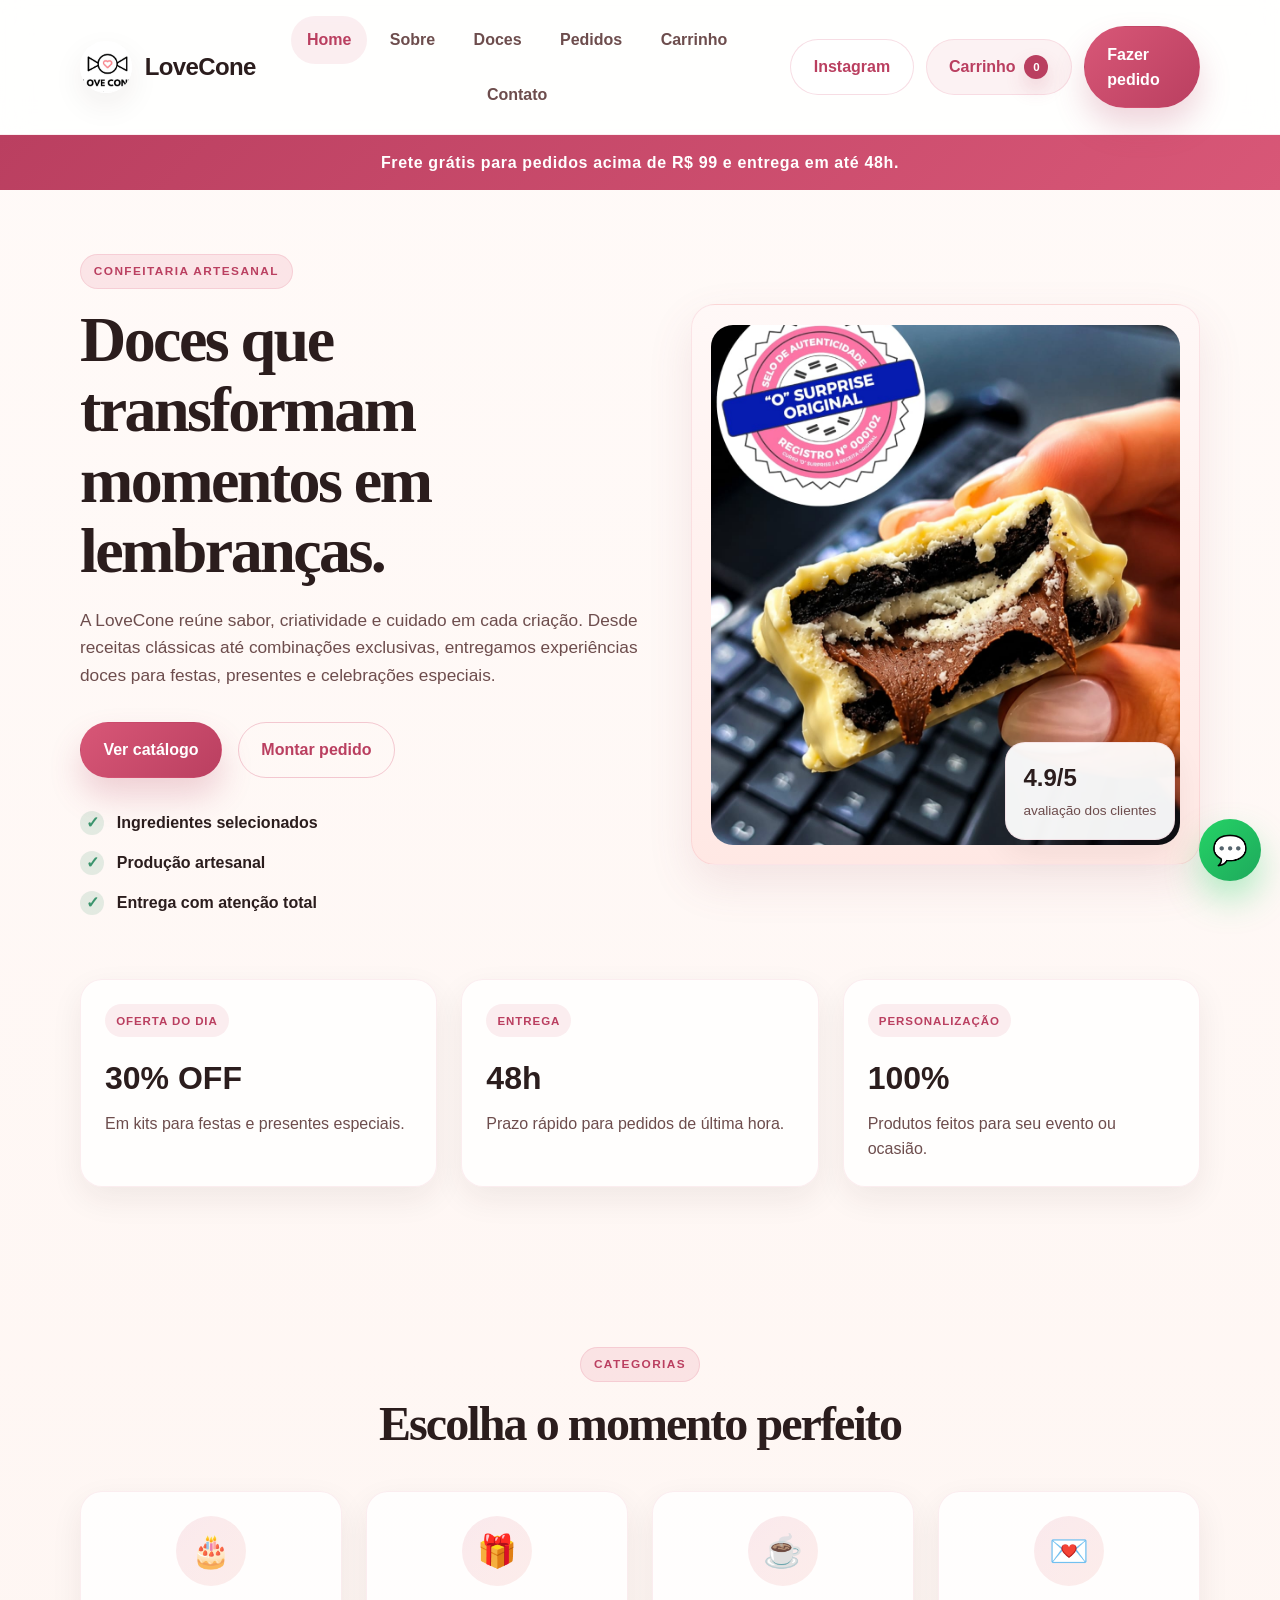
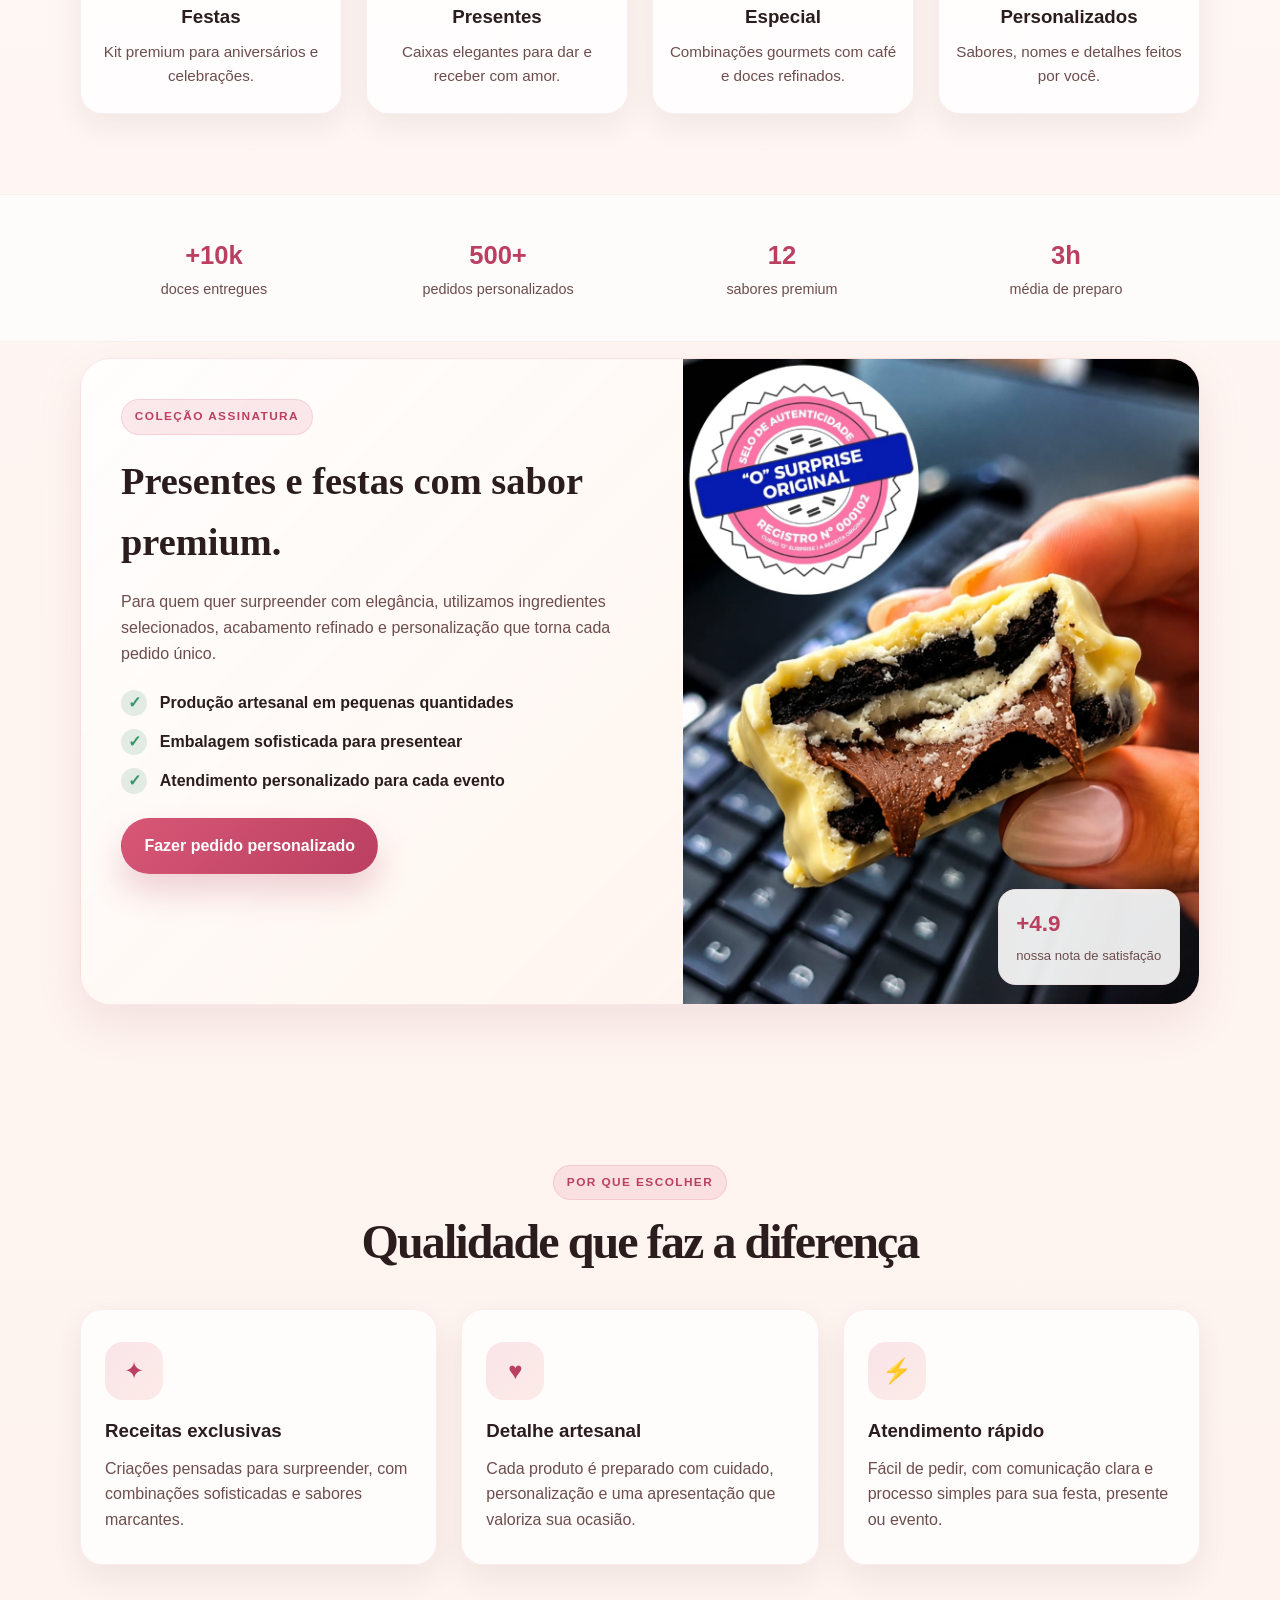
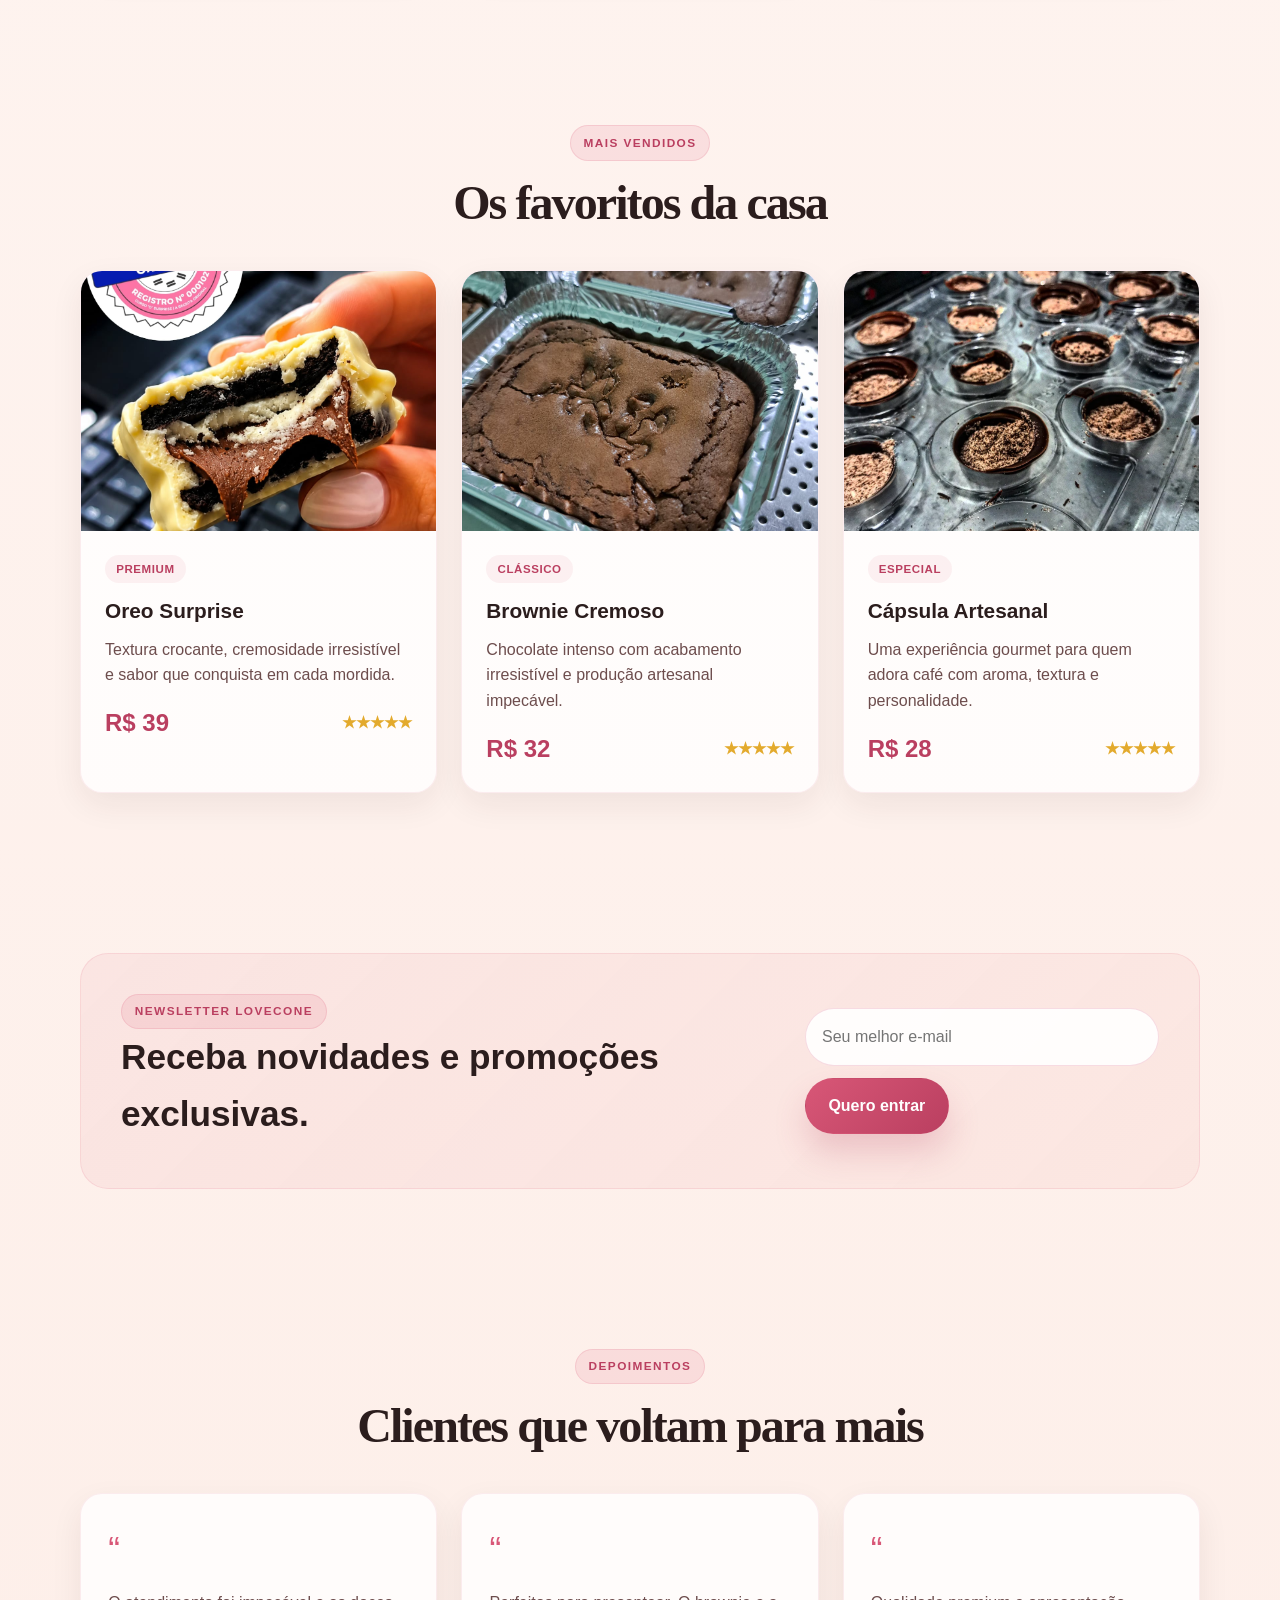
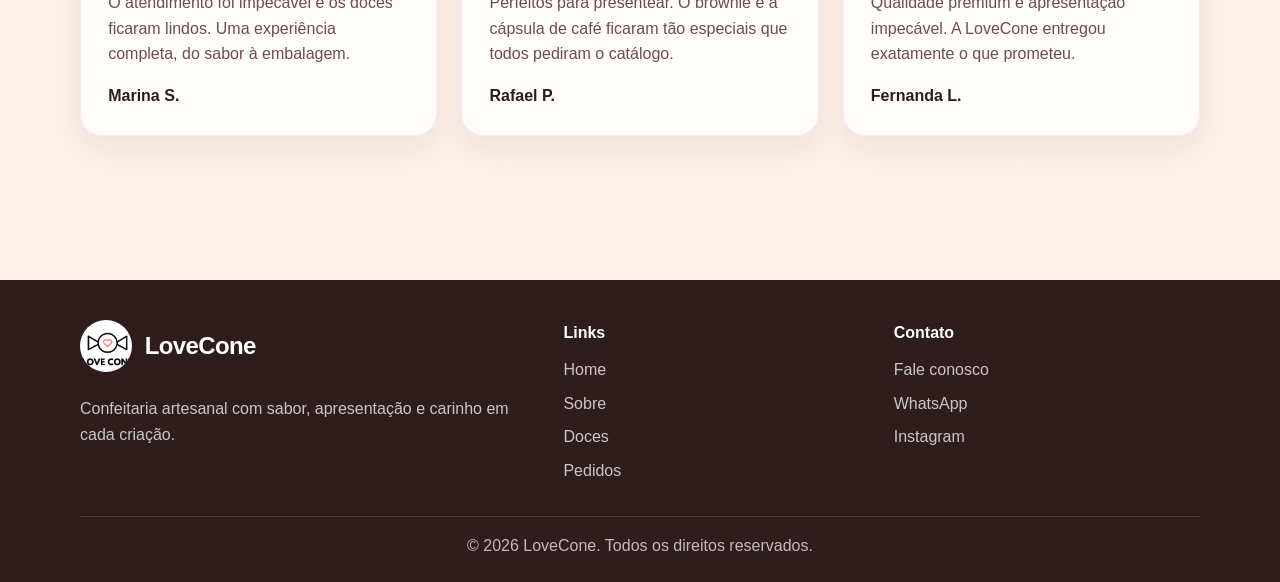
==== commit e33fedf8: "Update brownie image source in index.html" ====
--- a/index.html
+++ b/index.html
@@ -224,7 +224,7 @@
                     </article>
 
                     <article class="product-card">
-                        <img src="cbrownie.jpeg" alt="Brownie">
+                        <img src="assets/brownie.jpeg" alt="Brownie">
                         <div class="product-info">
                             <span class="product-tag">Clássico</span>
                             <h3>Brownie Cremoso</h3>
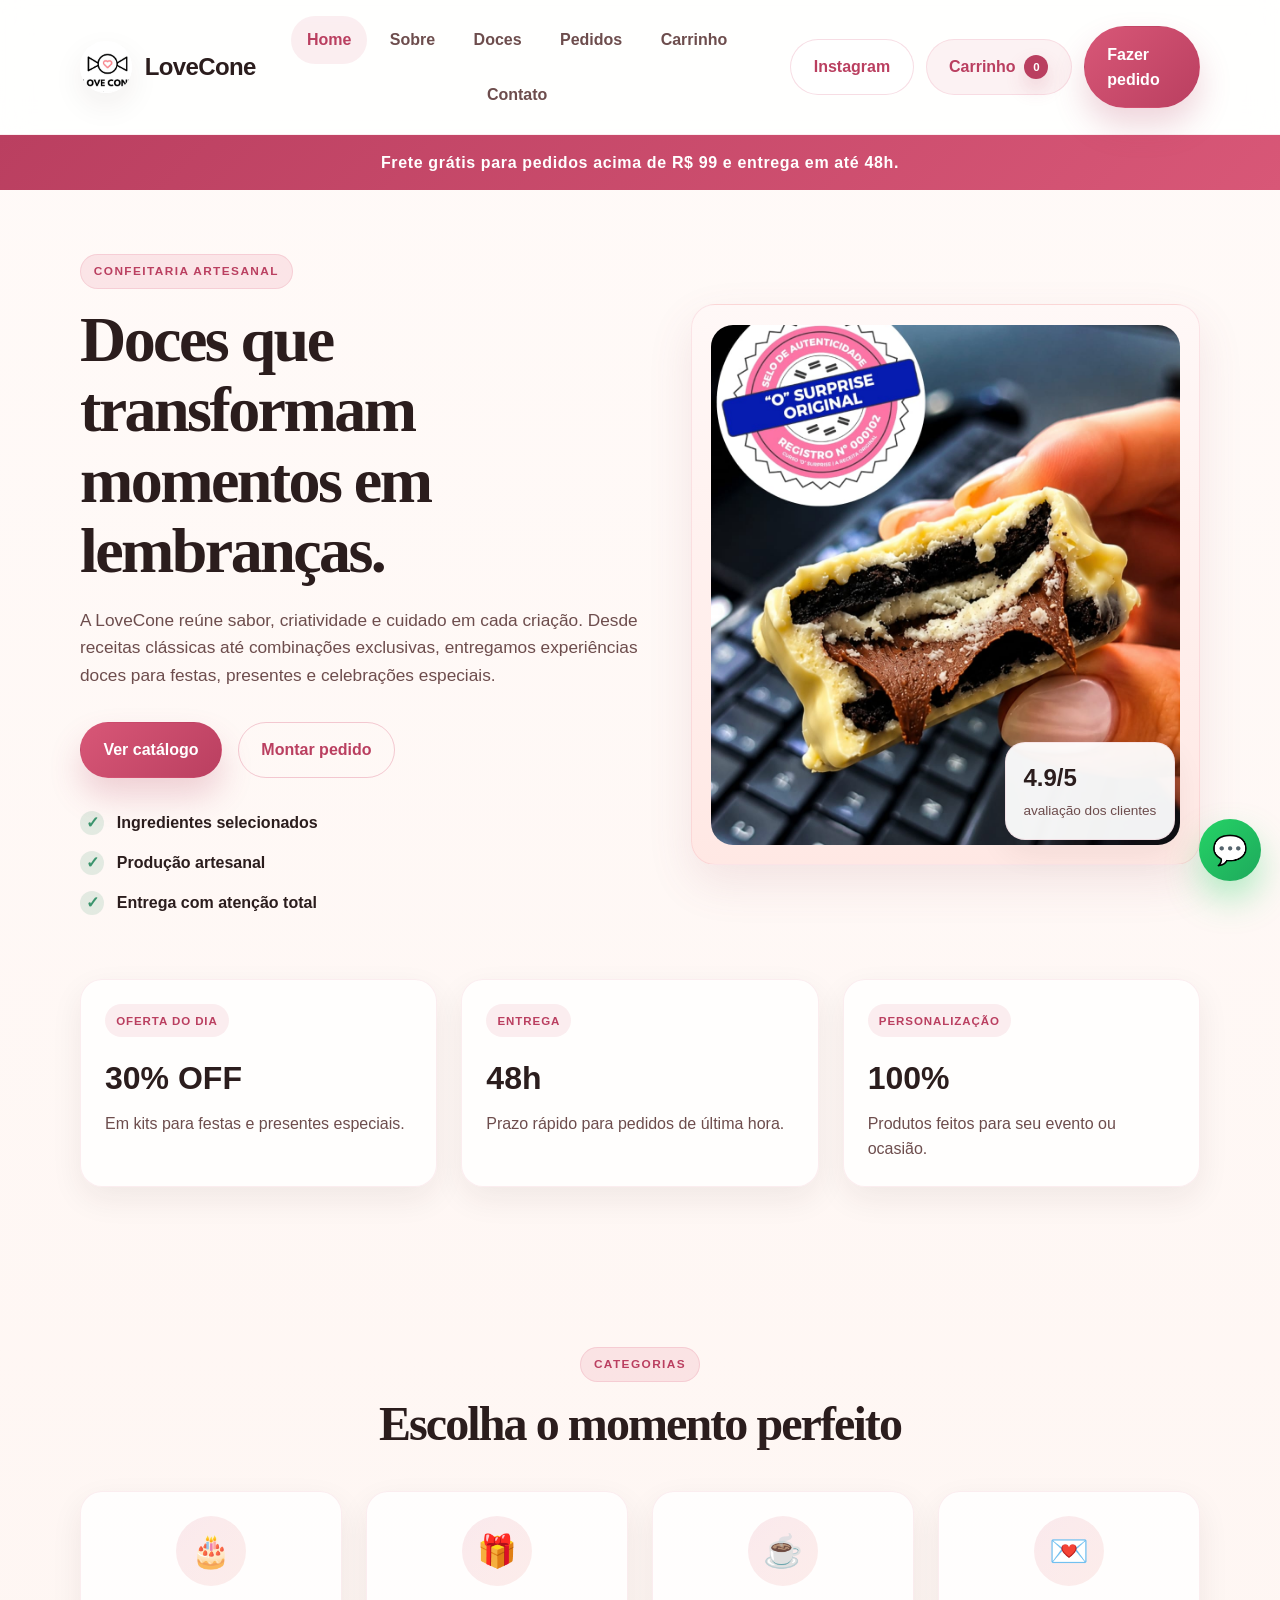
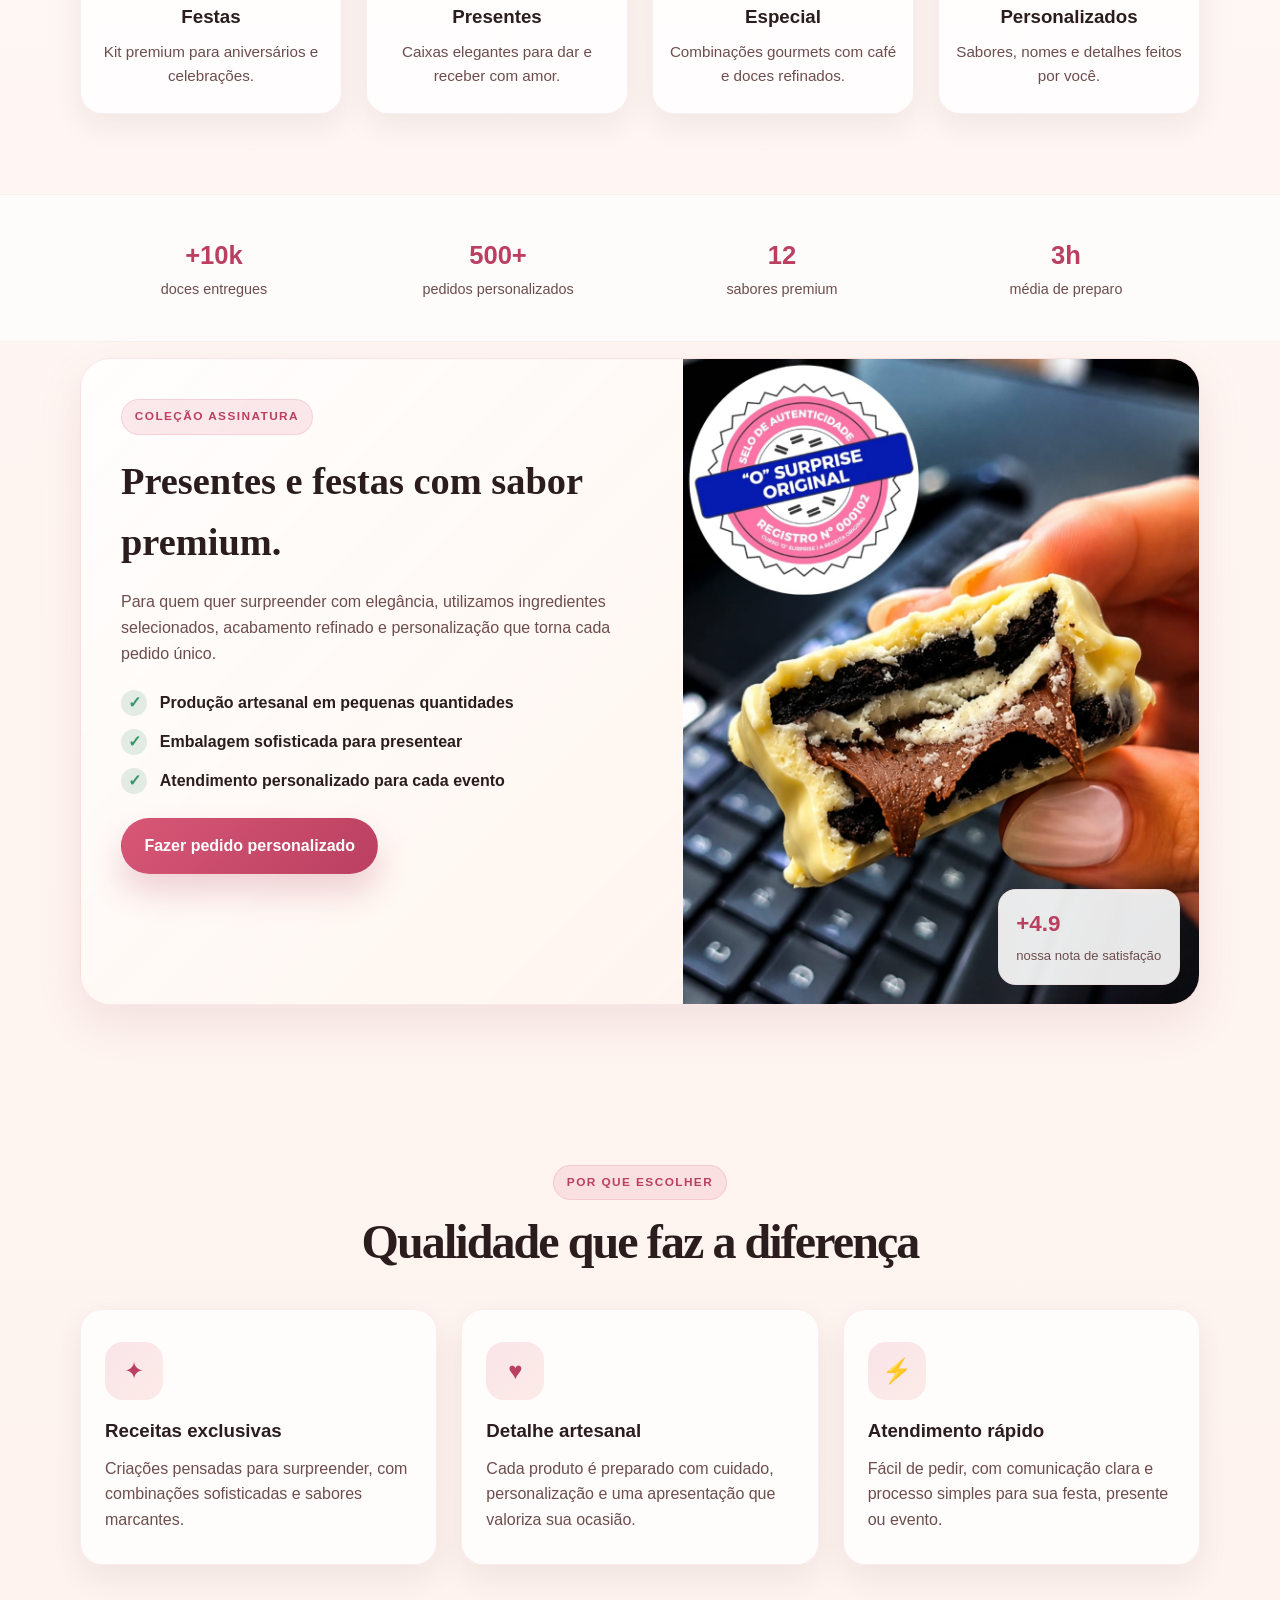
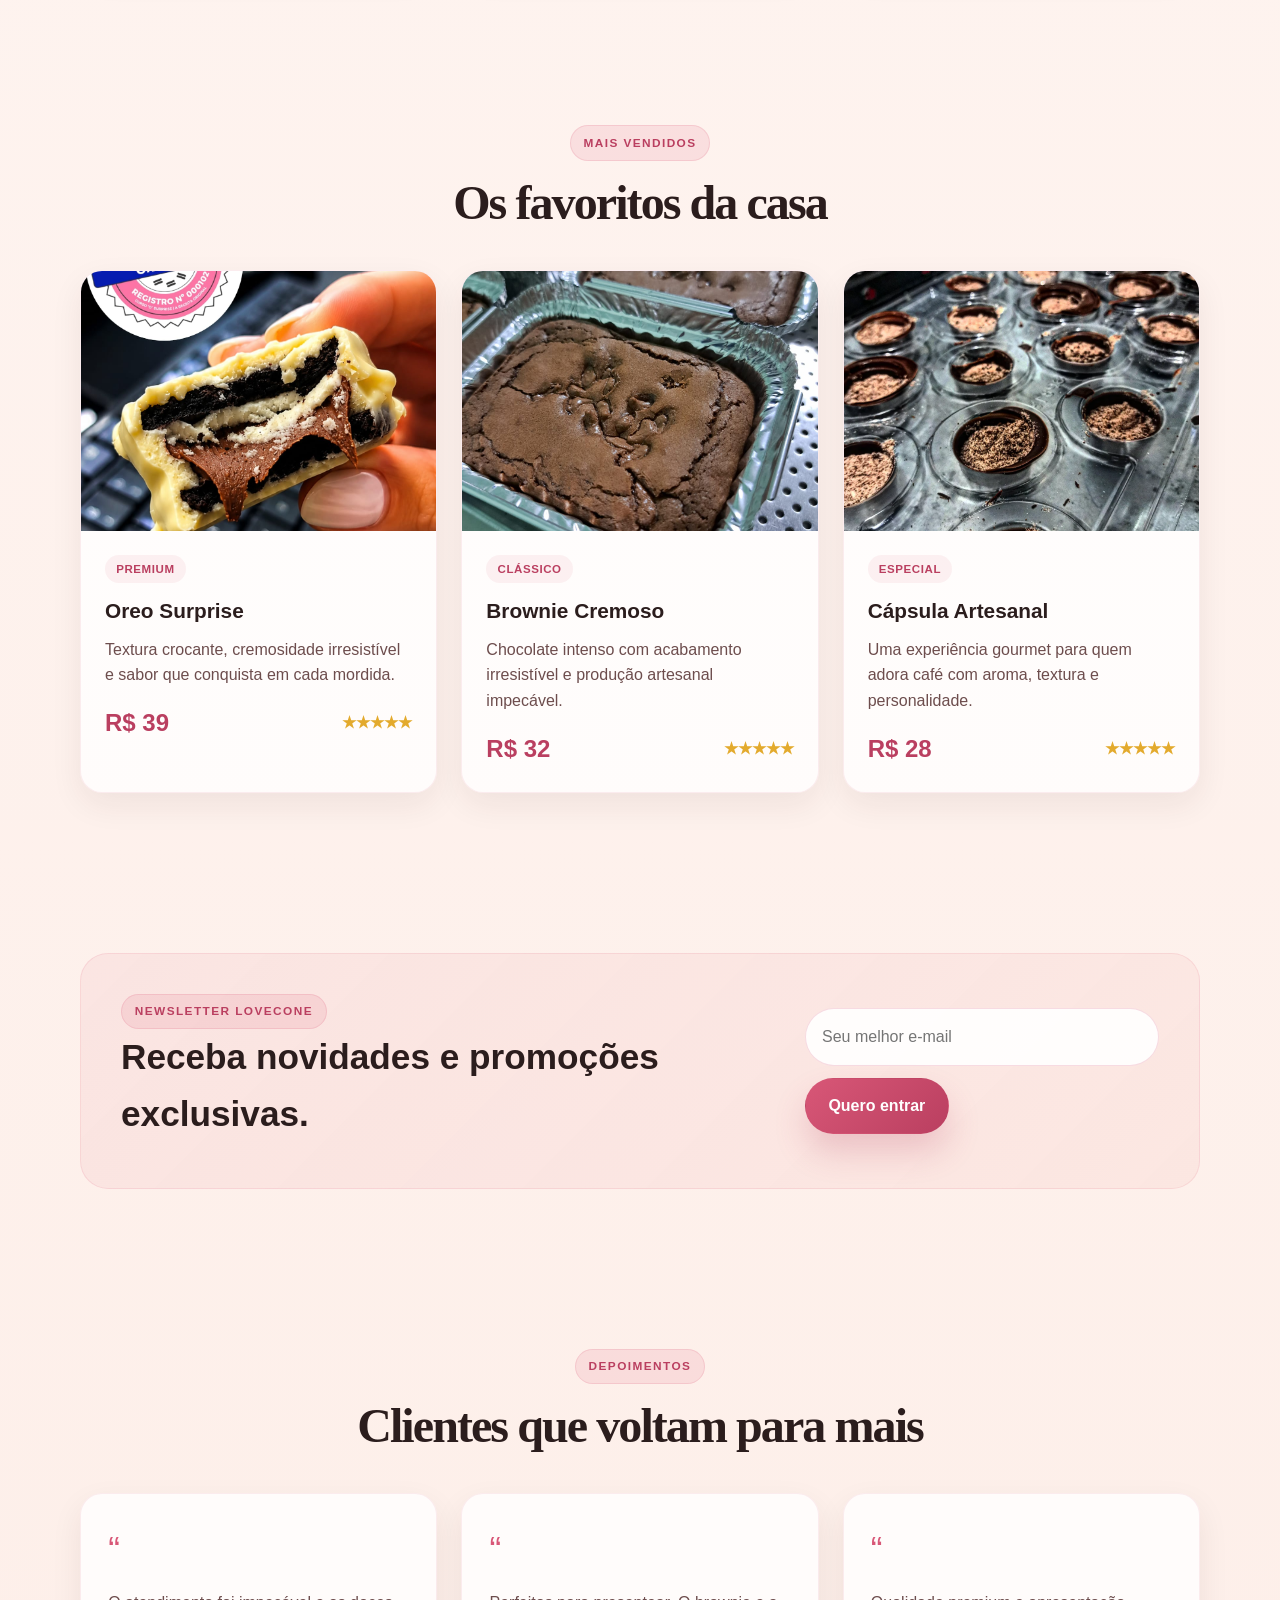
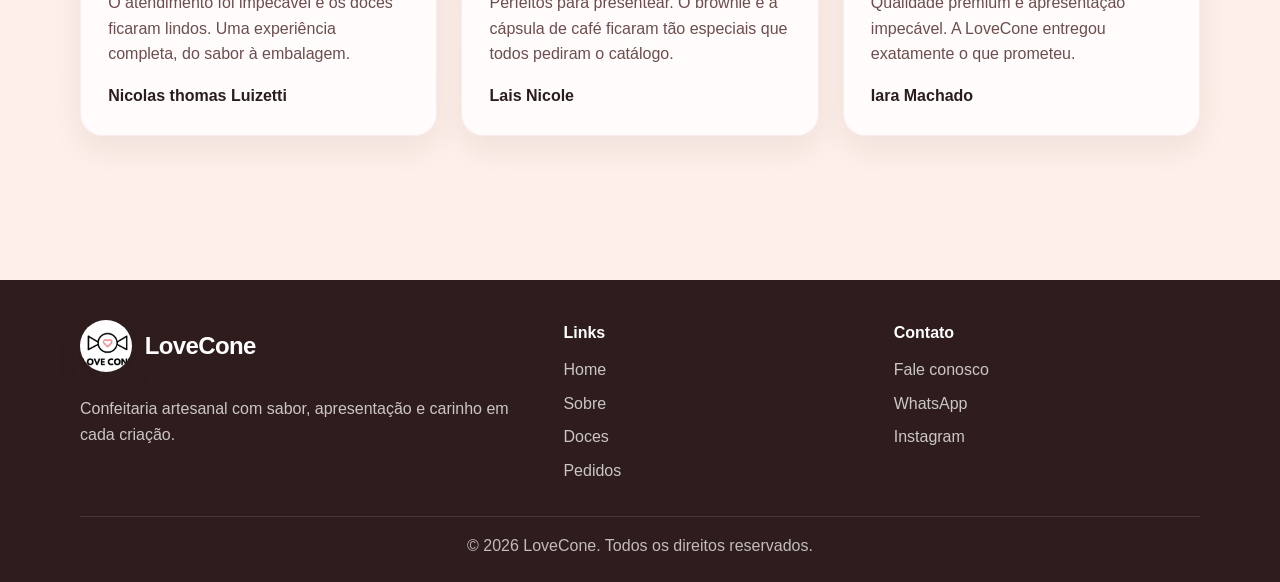
==== commit b0d30b87: "Update testimonials with new names" ====
--- a/index.html
+++ b/index.html
@@ -279,19 +279,19 @@
                     <article class="testimonial">
                         <div class="quote">“</div>
                         <p>O atendimento foi impecável e os doces ficaram lindos. Uma experiência completa, do sabor à embalagem.</p>
-                        <strong>Marina S.</strong>
+                        <strong>Nicolas thomas Luizetti</strong>
                     </article>
 
                     <article class="testimonial">
                         <div class="quote">“</div>
                         <p>Perfeitos para presentear. O brownie e a cápsula de café ficaram tão especiais que todos pediram o catálogo.</p>
-                        <strong>Rafael P.</strong>
+                        <strong>Lais Nicole</strong>
                     </article>
 
                     <article class="testimonial">
                         <div class="quote">“</div>
                         <p>Qualidade premium e apresentação impecável. A LoveCone entregou exatamente o que prometeu.</p>
-                        <strong>Fernanda L.</strong>
+                        <strong>Iara Machado</strong>
                     </article>
                 </div>
             </div>
